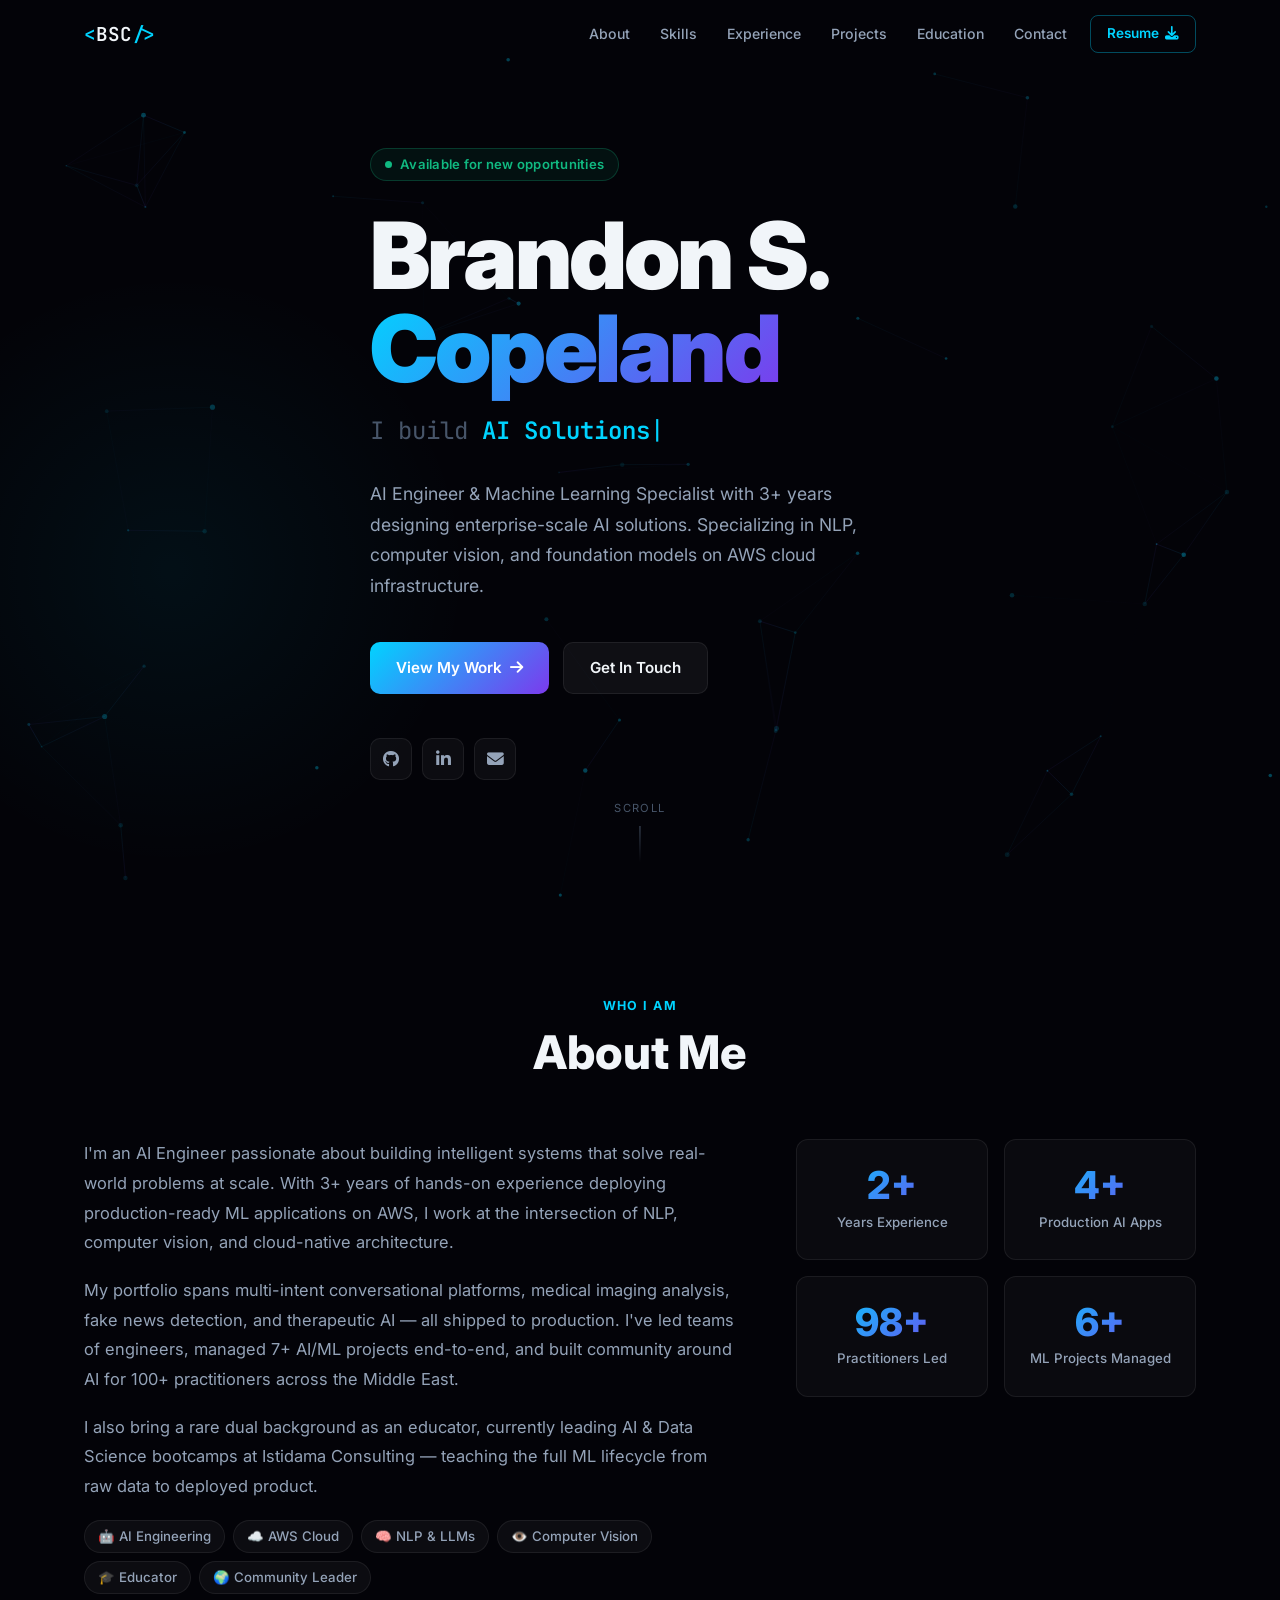
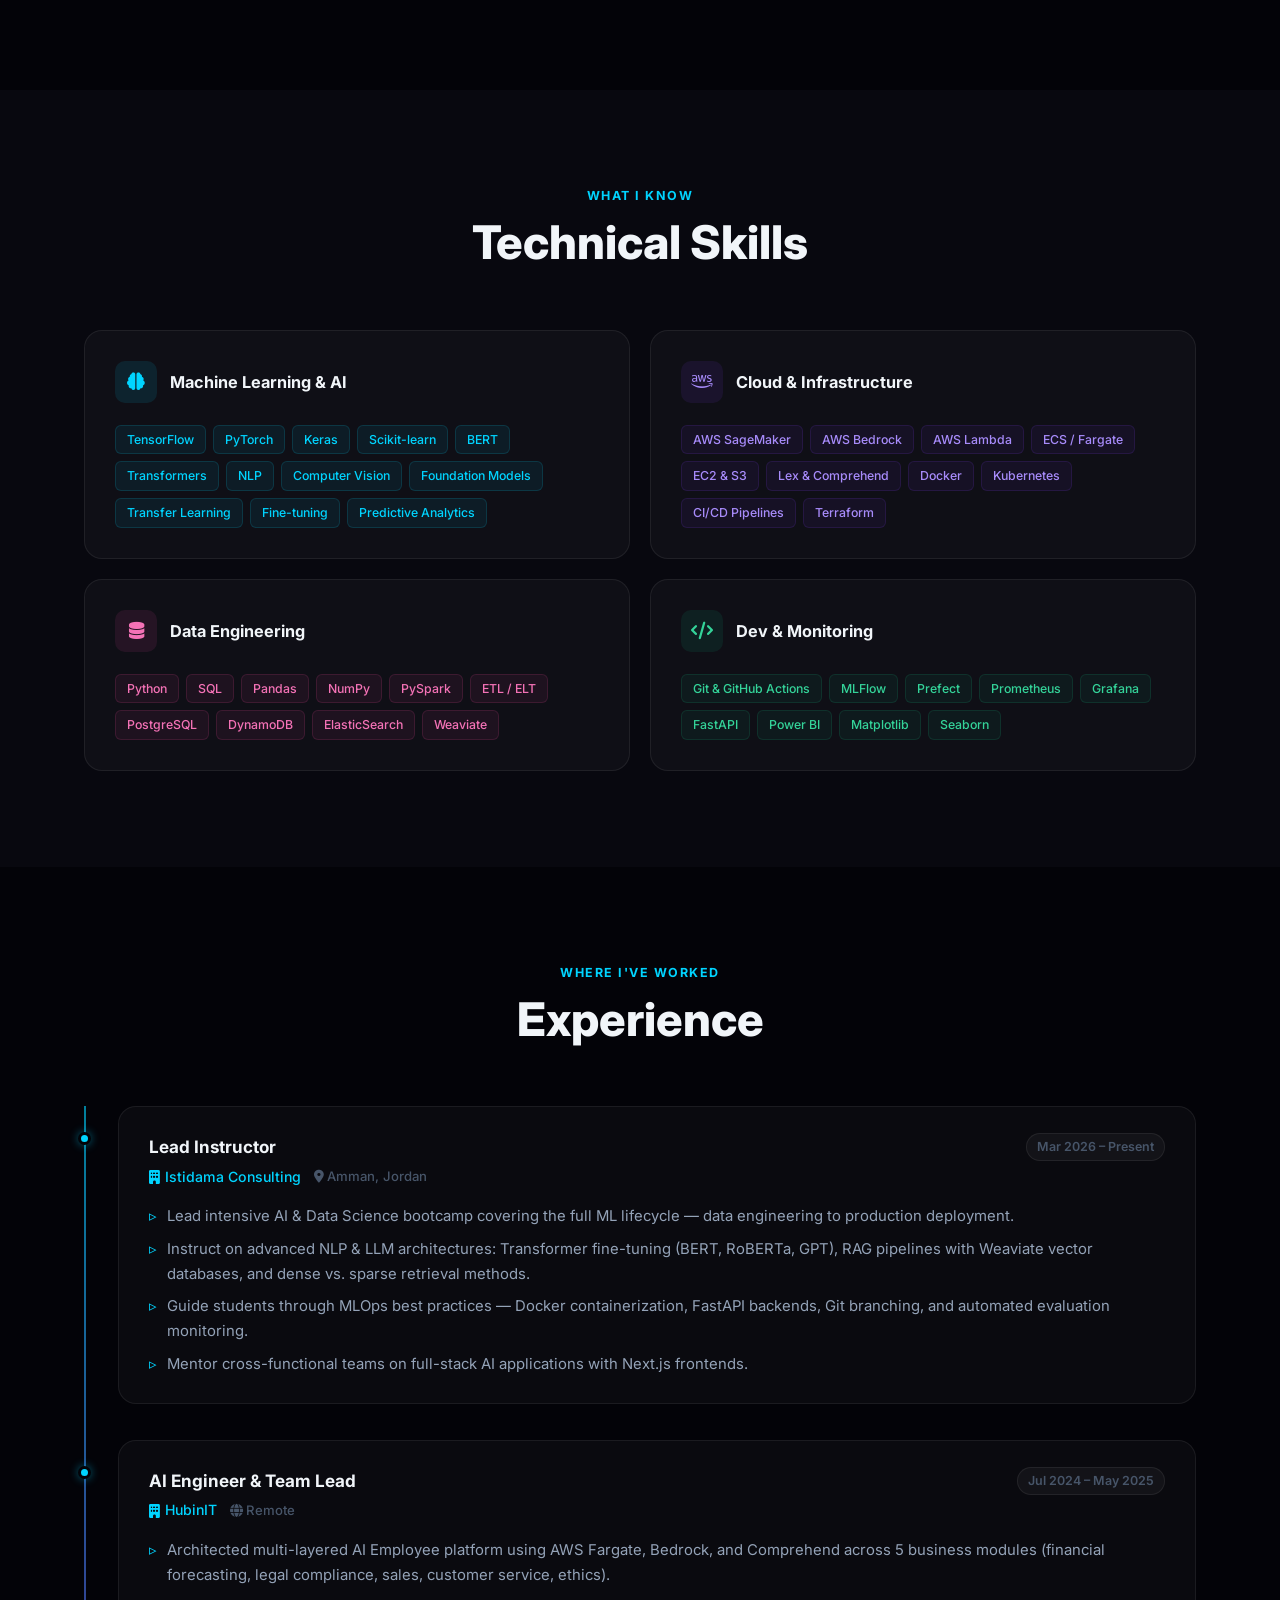
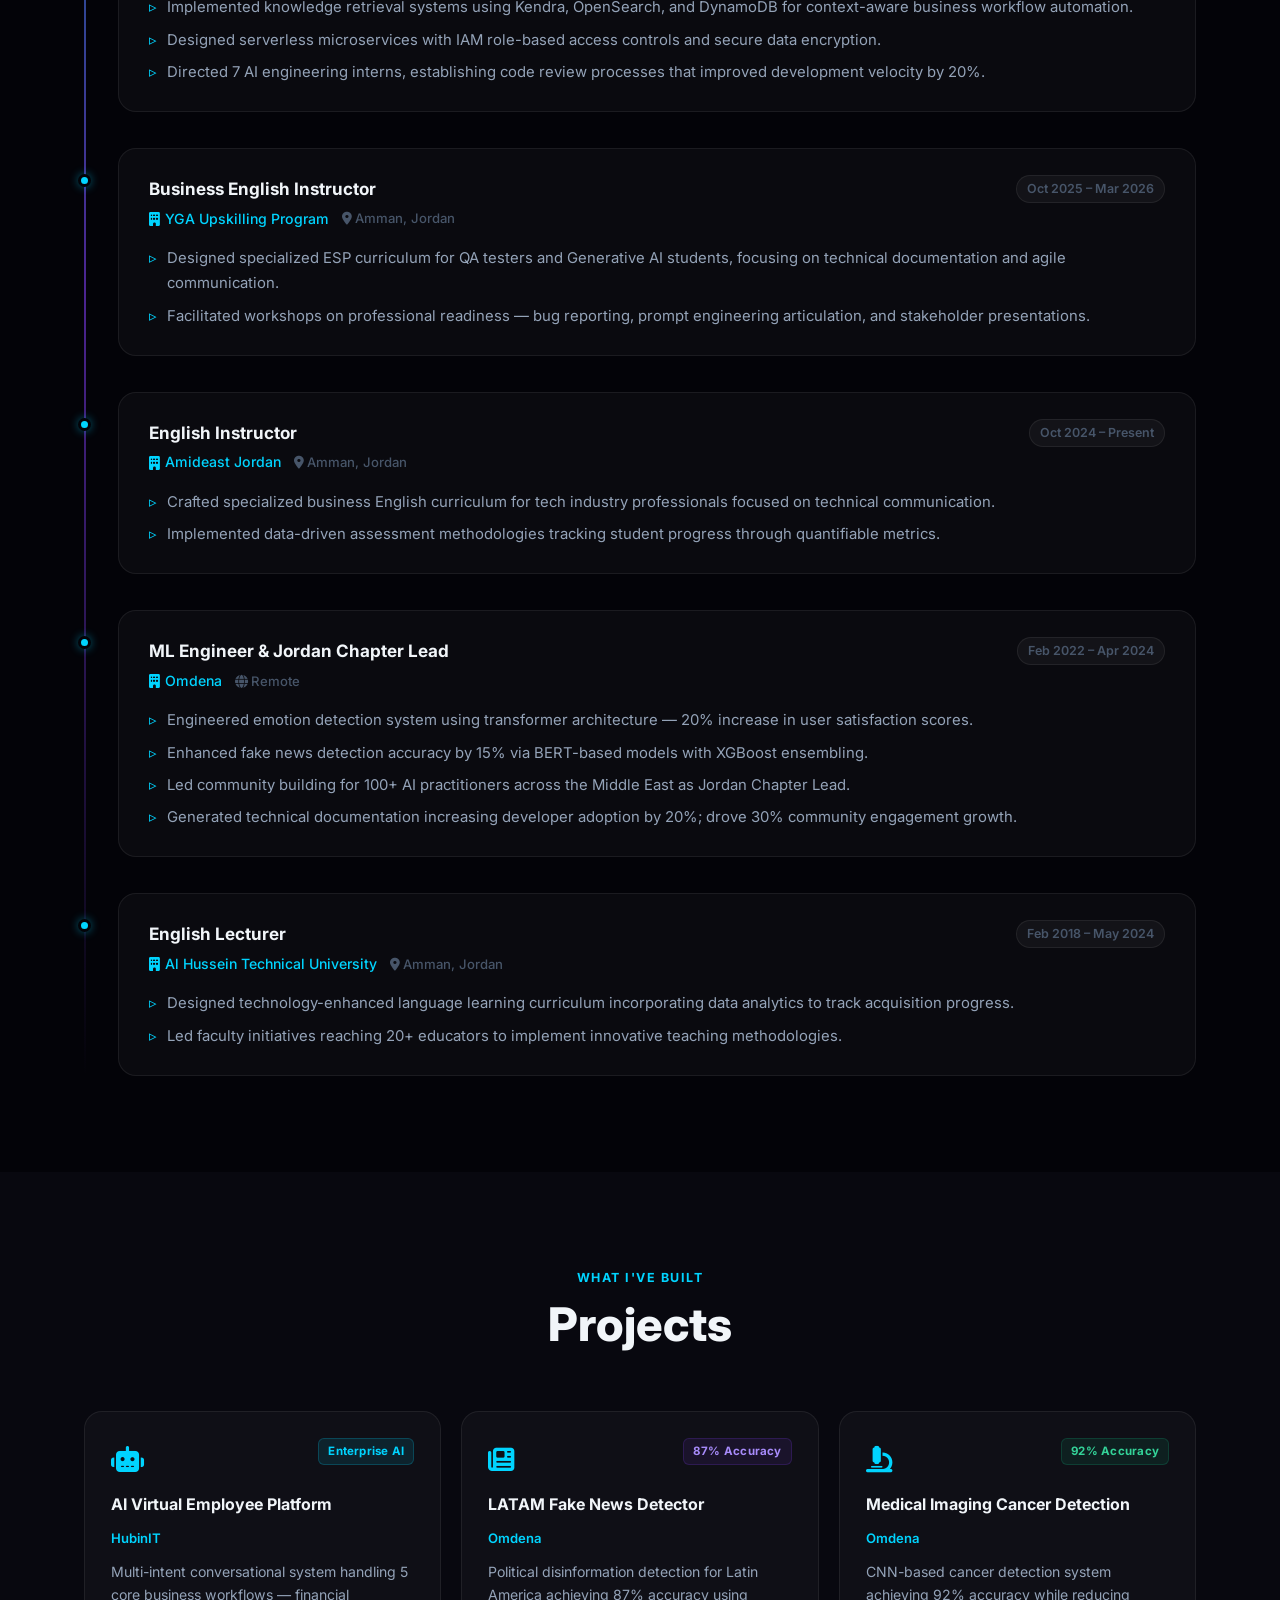
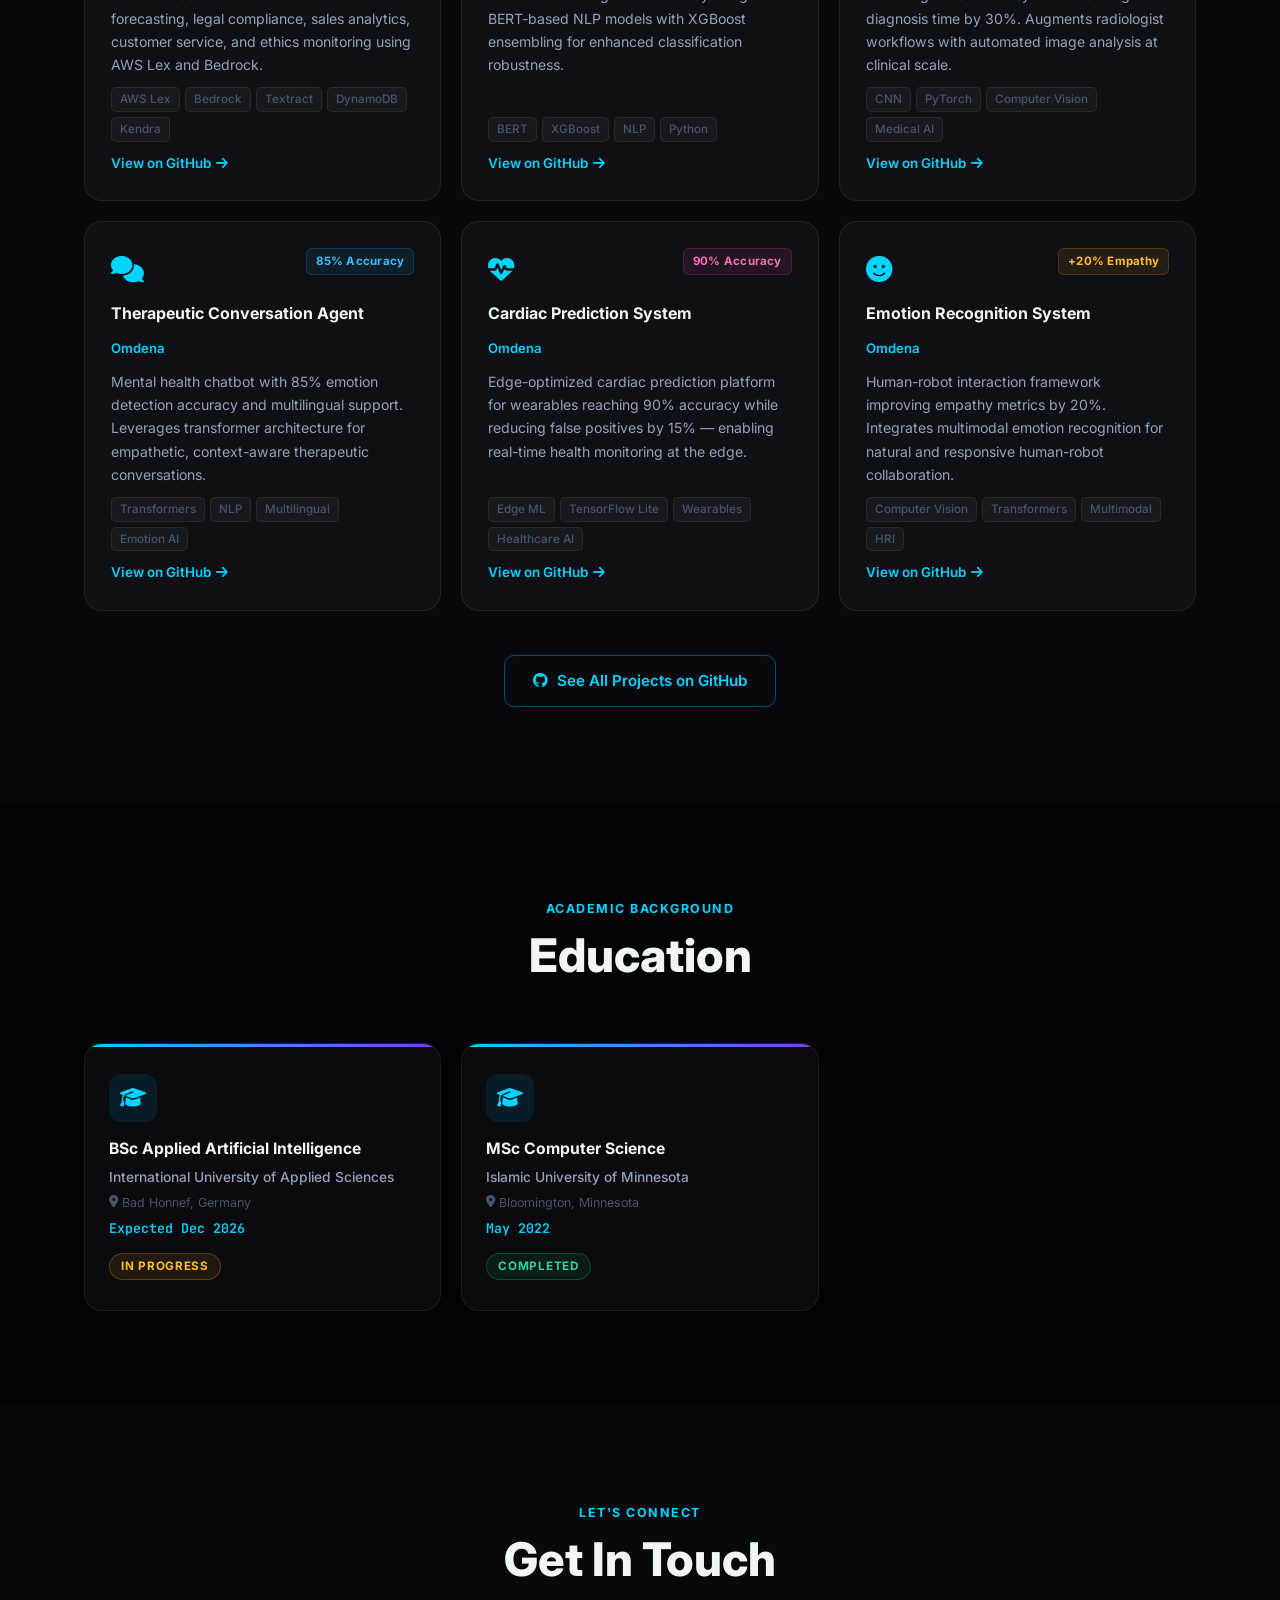
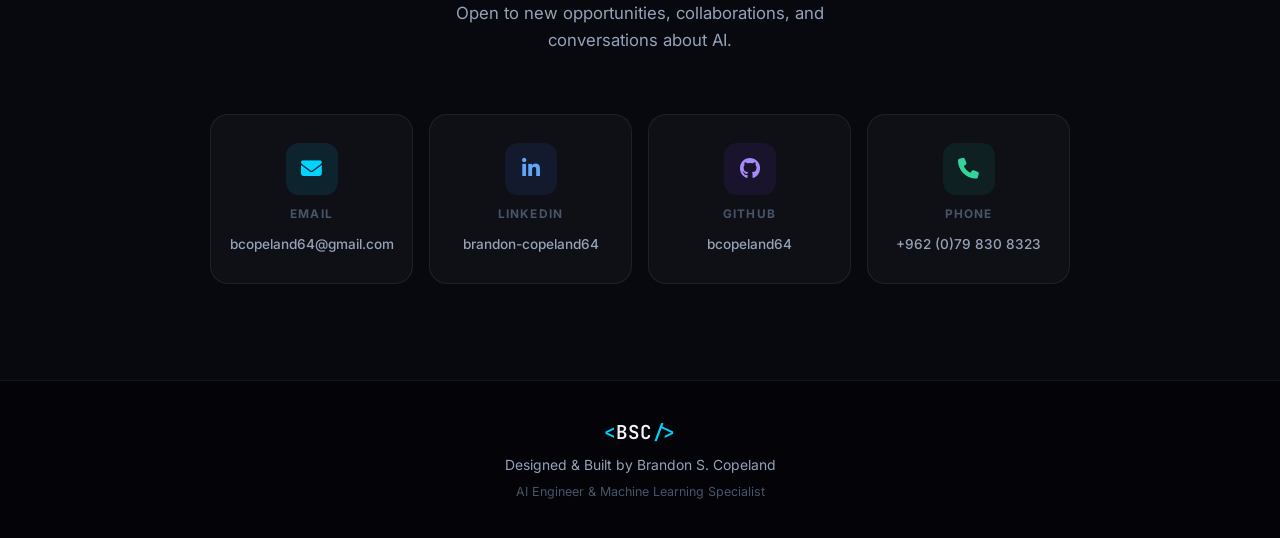
==== index.html @ b8805f33 "Launch professional portfolio site for GitHub Pages Co-Authored-By: Claude Sonnet 4.6 <noreply@anthr" ====
<!DOCTYPE html>
<html lang="en">
<head>
  <meta charset="UTF-8">
  <meta name="viewport" content="width=device-width, initial-scale=1.0">
  <meta name="description" content="Brandon S. Copeland — AI Engineer & Machine Learning Specialist with 3+ years building enterprise-scale AI on AWS.">
  <meta name="author" content="Brandon S. Copeland">
  <title>Brandon S. Copeland | AI Engineer</title>
  <link rel="preconnect" href="https://fonts.googleapis.com">
  <link rel="preconnect" href="https://fonts.gstatic.com" crossorigin>
  <link href="https://fonts.googleapis.com/css2?family=Inter:wght@300;400;500;600;700;800;900&family=JetBrains+Mono:wght@400;500;600&display=swap" rel="stylesheet">
  <link rel="stylesheet" href="https://cdnjs.cloudflare.com/ajax/libs/font-awesome/6.5.0/css/all.min.css">
  <link rel="stylesheet" href="styles.css">
</head>
<body>

  <!-- ===================== NAVIGATION ===================== -->
  <nav id="navbar">
    <div class="nav-container">
      <a href="#home" class="nav-logo">
        <span class="bracket">&lt;</span>BSC<span class="bracket">/&gt;</span>
      </a>
      <button class="nav-toggle" id="navToggle" aria-label="Toggle menu">
        <span></span><span></span><span></span>
      </button>
      <ul class="nav-links" id="navLinks">
        <li><a href="#about"      class="nav-link">About</a></li>
        <li><a href="#skills"     class="nav-link">Skills</a></li>
        <li><a href="#experience" class="nav-link">Experience</a></li>
        <li><a href="#projects"   class="nav-link">Projects</a></li>
        <li><a href="#education"  class="nav-link">Education</a></li>
        <li><a href="#contact"    class="nav-link">Contact</a></li>
        <li>
          <a href="Brandon_Copeland_Resume.pdf" target="_blank" class="nav-cta">
            Resume <i class="fas fa-download"></i>
          </a>
        </li>
      </ul>
    </div>
  </nav>

  <!-- ===================== HERO ===================== -->
  <section id="home" class="hero">
    <canvas id="neural-canvas"></canvas>
    <div class="hero-glow"></div>
    <div class="hero-content">
      <div class="hero-badge">
        <span class="badge-dot"></span>
        Available for new opportunities
      </div>
      <h1 class="hero-name">
        Brandon S.<br>
        <span class="gradient-text">Copeland</span>
      </h1>
      <div class="hero-subtitle">
        <span class="subtitle-dim">I build </span>
        <span id="typewriter"></span><span class="cursor">|</span>
      </div>
      <p class="hero-bio">
        AI Engineer &amp; Machine Learning Specialist with 3+ years designing enterprise-scale AI solutions.
        Specializing in NLP, computer vision, and foundation models on AWS cloud infrastructure.
      </p>
      <div class="hero-actions">
        <a href="#projects" class="btn btn-primary">View My Work <i class="fas fa-arrow-right"></i></a>
        <a href="#contact"  class="btn btn-ghost">Get In Touch</a>
      </div>
      <div class="hero-socials">
        <a href="https://github.com/bcopeland64"           target="_blank" rel="noopener" class="social-btn" title="GitHub">
          <i class="fab fa-github"></i>
        </a>
        <a href="https://linkedin.com/in/brandon-copeland64" target="_blank" rel="noopener" class="social-btn" title="LinkedIn">
          <i class="fab fa-linkedin-in"></i>
        </a>
        <a href="mailto:bcopeland64@gmail.com" class="social-btn" title="Email">
          <i class="fas fa-envelope"></i>
        </a>
      </div>
    </div>
    <div class="scroll-hint">
      <span>Scroll</span>
      <div class="scroll-line"></div>
    </div>
  </section>

  <!-- ===================== ABOUT ===================== -->
  <section id="about" class="section">
    <div class="container">
      <div class="section-head">
        <span class="section-label">Who I Am</span>
        <h2 class="section-title">About Me</h2>
      </div>
      <div class="about-grid">
        <div class="about-text reveal">
          <p>
            I'm an AI Engineer passionate about building intelligent systems that solve real-world problems at scale.
            With 3+ years of hands-on experience deploying production-ready ML applications on AWS, I work at the
            intersection of NLP, computer vision, and cloud-native architecture.
          </p>
          <p>
            My portfolio spans multi-intent conversational platforms, medical imaging analysis, fake news detection,
            and therapeutic AI — all shipped to production. I've led teams of engineers, managed 7+ AI/ML projects
            end-to-end, and built community around AI for 100+ practitioners across the Middle East.
          </p>
          <p>
            I also bring a rare dual background as an educator, currently leading AI &amp; Data Science bootcamps
            at Istidama Consulting — teaching the full ML lifecycle from raw data to deployed product.
          </p>
          <div class="about-chips">
            <span class="chip">🤖 AI Engineering</span>
            <span class="chip">☁️ AWS Cloud</span>
            <span class="chip">🧠 NLP &amp; LLMs</span>
            <span class="chip">👁️ Computer Vision</span>
            <span class="chip">🎓 Educator</span>
            <span class="chip">🌍 Community Leader</span>
          </div>
        </div>
        <div class="stats-grid reveal">
          <div class="stat-card">
            <div class="stat-num" data-target="3" data-suffix="+">3+</div>
            <div class="stat-lbl">Years Experience</div>
          </div>
          <div class="stat-card">
            <div class="stat-num" data-target="5" data-suffix="+">5+</div>
            <div class="stat-lbl">Production AI Apps</div>
          </div>
          <div class="stat-card">
            <div class="stat-num" data-target="100" data-suffix="+">100+</div>
            <div class="stat-lbl">Practitioners Led</div>
          </div>
          <div class="stat-card">
            <div class="stat-num" data-target="7" data-suffix="+">7+</div>
            <div class="stat-lbl">ML Projects Managed</div>
          </div>
        </div>
      </div>
    </div>
  </section>

  <!-- ===================== SKILLS ===================== -->
  <section id="skills" class="section section-alt">
    <div class="container">
      <div class="section-head">
        <span class="section-label">What I Know</span>
        <h2 class="section-title">Technical Skills</h2>
      </div>
      <div class="skills-grid">

        <div class="skill-card reveal">
          <div class="skill-card-header">
            <div class="skill-icon cyan"><i class="fas fa-brain"></i></div>
            <h3>Machine Learning &amp; AI</h3>
          </div>
          <div class="skill-tags">
            <span class="stag cyan">TensorFlow</span>
            <span class="stag cyan">PyTorch</span>
            <span class="stag cyan">Keras</span>
            <span class="stag cyan">Scikit-learn</span>
            <span class="stag cyan">BERT</span>
            <span class="stag cyan">Transformers</span>
            <span class="stag cyan">NLP</span>
            <span class="stag cyan">Computer Vision</span>
            <span class="stag cyan">Foundation Models</span>
            <span class="stag cyan">Transfer Learning</span>
            <span class="stag cyan">Fine-tuning</span>
            <span class="stag cyan">Predictive Analytics</span>
          </div>
        </div>

        <div class="skill-card reveal">
          <div class="skill-card-header">
            <div class="skill-icon purple"><i class="fab fa-aws"></i></div>
            <h3>Cloud &amp; Infrastructure</h3>
          </div>
          <div class="skill-tags">
            <span class="stag purple">AWS SageMaker</span>
            <span class="stag purple">AWS Bedrock</span>
            <span class="stag purple">AWS Lambda</span>
            <span class="stag purple">ECS / Fargate</span>
            <span class="stag purple">EC2 &amp; S3</span>
            <span class="stag purple">Lex &amp; Comprehend</span>
            <span class="stag purple">Docker</span>
            <span class="stag purple">Kubernetes</span>
            <span class="stag purple">CI/CD Pipelines</span>
            <span class="stag purple">Terraform</span>
          </div>
        </div>

        <div class="skill-card reveal">
          <div class="skill-card-header">
            <div class="skill-icon pink"><i class="fas fa-database"></i></div>
            <h3>Data Engineering</h3>
          </div>
          <div class="skill-tags">
            <span class="stag pink">Python</span>
            <span class="stag pink">SQL</span>
            <span class="stag pink">Pandas</span>
            <span class="stag pink">NumPy</span>
            <span class="stag pink">PySpark</span>
            <span class="stag pink">ETL / ELT</span>
            <span class="stag pink">PostgreSQL</span>
            <span class="stag pink">DynamoDB</span>
            <span class="stag pink">ElasticSearch</span>
            <span class="stag pink">Weaviate</span>
          </div>
        </div>

        <div class="skill-card reveal">
          <div class="skill-card-header">
            <div class="skill-icon green"><i class="fas fa-code"></i></div>
            <h3>Dev &amp; Monitoring</h3>
          </div>
          <div class="skill-tags">
            <span class="stag green">Git &amp; GitHub Actions</span>
            <span class="stag green">MLFlow</span>
            <span class="stag green">Prefect</span>
            <span class="stag green">Prometheus</span>
            <span class="stag green">Grafana</span>
            <span class="stag green">FastAPI</span>
            <span class="stag green">Power BI</span>
            <span class="stag green">Matplotlib</span>
            <span class="stag green">Seaborn</span>
          </div>
        </div>

      </div>
    </div>
  </section>

  <!-- ===================== EXPERIENCE ===================== -->
  <section id="experience" class="section">
    <div class="container">
      <div class="section-head">
        <span class="section-label">Where I've Worked</span>
        <h2 class="section-title">Experience</h2>
      </div>
      <div class="timeline">

        <div class="tl-item reveal">
          <div class="tl-dot"></div>
          <div class="tl-card">
            <div class="tl-top">
              <div>
                <h3 class="tl-role">Lead Instructor</h3>
                <div class="tl-company">
                  <i class="fas fa-building"></i> Istidama Consulting
                  <span class="tl-loc"><i class="fas fa-map-marker-alt"></i> Amman, Jordan</span>
                </div>
              </div>
              <span class="tl-date">Mar 2026 – Present</span>
            </div>
            <ul class="tl-list">
              <li>Lead intensive AI &amp; Data Science bootcamp covering the full ML lifecycle — data engineering to production deployment.</li>
              <li>Instruct on advanced NLP &amp; LLM architectures: Transformer fine-tuning (BERT, RoBERTa, GPT), RAG pipelines with Weaviate vector databases, and dense vs. sparse retrieval methods.</li>
              <li>Guide students through MLOps best practices — Docker containerization, FastAPI backends, Git branching, and automated evaluation monitoring.</li>
              <li>Mentor cross-functional teams on full-stack AI applications with Next.js frontends.</li>
            </ul>
          </div>
        </div>

        <div class="tl-item reveal">
          <div class="tl-dot"></div>
          <div class="tl-card">
            <div class="tl-top">
              <div>
                <h3 class="tl-role">AI Engineer &amp; Team Lead</h3>
                <div class="tl-company">
                  <i class="fas fa-building"></i> HubinIT
                  <span class="tl-loc"><i class="fas fa-globe"></i> Remote</span>
                </div>
              </div>
              <span class="tl-date">Jul 2024 – May 2025</span>
            </div>
            <ul class="tl-list">
              <li>Architected multi-layered AI Employee platform using AWS Fargate, Bedrock, and Comprehend across 5 business modules (financial forecasting, legal compliance, sales, customer service, ethics).</li>
              <li>Implemented knowledge retrieval systems using Kendra, OpenSearch, and DynamoDB for context-aware business workflow automation.</li>
              <li>Designed serverless microservices with IAM role-based access controls and secure data encryption.</li>
              <li>Directed 7 AI engineering interns, establishing code review processes that improved development velocity by 20%.</li>
            </ul>
          </div>
        </div>

        <div class="tl-item reveal">
          <div class="tl-dot"></div>
          <div class="tl-card">
            <div class="tl-top">
              <div>
                <h3 class="tl-role">Business English Instructor</h3>
                <div class="tl-company">
                  <i class="fas fa-building"></i> YGA Upskilling Program
                  <span class="tl-loc"><i class="fas fa-map-marker-alt"></i> Amman, Jordan</span>
                </div>
              </div>
              <span class="tl-date">Oct 2025 – Mar 2026</span>
            </div>
            <ul class="tl-list">
              <li>Designed specialized ESP curriculum for QA testers and Generative AI students, focusing on technical documentation and agile communication.</li>
              <li>Facilitated workshops on professional readiness — bug reporting, prompt engineering articulation, and stakeholder presentations.</li>
            </ul>
          </div>
        </div>

        <div class="tl-item reveal">
          <div class="tl-dot"></div>
          <div class="tl-card">
            <div class="tl-top">
              <div>
                <h3 class="tl-role">English Instructor</h3>
                <div class="tl-company">
                  <i class="fas fa-building"></i> Amideast Jordan
                  <span class="tl-loc"><i class="fas fa-map-marker-alt"></i> Amman, Jordan</span>
                </div>
              </div>
              <span class="tl-date">Oct 2024 – Present</span>
            </div>
            <ul class="tl-list">
              <li>Crafted specialized business English curriculum for tech industry professionals focused on technical communication.</li>
              <li>Implemented data-driven assessment methodologies tracking student progress through quantifiable metrics.</li>
            </ul>
          </div>
        </div>

        <div class="tl-item reveal">
          <div class="tl-dot"></div>
          <div class="tl-card">
            <div class="tl-top">
              <div>
                <h3 class="tl-role">ML Engineer &amp; Jordan Chapter Lead</h3>
                <div class="tl-company">
                  <i class="fas fa-building"></i> Omdena
                  <span class="tl-loc"><i class="fas fa-globe"></i> Remote</span>
                </div>
              </div>
              <span class="tl-date">Feb 2022 – Apr 2024</span>
            </div>
            <ul class="tl-list">
              <li>Engineered emotion detection system using transformer architecture — 20% increase in user satisfaction scores.</li>
              <li>Enhanced fake news detection accuracy by 15% via BERT-based models with XGBoost ensembling.</li>
              <li>Led community building for 100+ AI practitioners across the Middle East as Jordan Chapter Lead.</li>
              <li>Generated technical documentation increasing developer adoption by 20%; drove 30% community engagement growth.</li>
            </ul>
          </div>
        </div>

        <div class="tl-item reveal">
          <div class="tl-dot"></div>
          <div class="tl-card">
            <div class="tl-top">
              <div>
                <h3 class="tl-role">English Lecturer</h3>
                <div class="tl-company">
                  <i class="fas fa-building"></i> Al Hussein Technical University
                  <span class="tl-loc"><i class="fas fa-map-marker-alt"></i> Amman, Jordan</span>
                </div>
              </div>
              <span class="tl-date">Feb 2018 – May 2024</span>
            </div>
            <ul class="tl-list">
              <li>Designed technology-enhanced language learning curriculum incorporating data analytics to track acquisition progress.</li>
              <li>Led faculty initiatives reaching 20+ educators to implement innovative teaching methodologies.</li>
            </ul>
          </div>
        </div>

      </div>
    </div>
  </section>

  <!-- ===================== PROJECTS ===================== -->
  <section id="projects" class="section section-alt">
    <div class="container">
      <div class="section-head">
        <span class="section-label">What I've Built</span>
        <h2 class="section-title">Projects</h2>
      </div>
      <div class="projects-grid">

        <div class="proj-card reveal">
          <div class="proj-top">
            <div class="proj-icon"><i class="fas fa-robot"></i></div>
            <span class="proj-badge badge-cyan">Enterprise AI</span>
          </div>
          <h3>AI Virtual Employee Platform</h3>
          <p class="proj-org">HubinIT</p>
          <p class="proj-desc">Multi-intent conversational system handling 5 core business workflows — financial forecasting, legal compliance, sales analytics, customer service, and ethics monitoring using AWS Lex and Bedrock.</p>
          <div class="proj-tech">
            <span>AWS Lex</span><span>Bedrock</span><span>Textract</span><span>DynamoDB</span><span>Kendra</span>
          </div>
          <a href="https://github.com/bcopeland64" target="_blank" rel="noopener" class="proj-link">
            View on GitHub <i class="fas fa-arrow-right"></i>
          </a>
        </div>

        <div class="proj-card reveal">
          <div class="proj-top">
            <div class="proj-icon"><i class="fas fa-newspaper"></i></div>
            <span class="proj-badge badge-purple">87% Accuracy</span>
          </div>
          <h3>LATAM Fake News Detector</h3>
          <p class="proj-org">Omdena</p>
          <p class="proj-desc">Political disinformation detection for Latin America achieving 87% accuracy using BERT-based NLP models with XGBoost ensembling for enhanced classification robustness.</p>
          <div class="proj-tech">
            <span>BERT</span><span>XGBoost</span><span>NLP</span><span>Python</span>
          </div>
          <a href="https://github.com/bcopeland64" target="_blank" rel="noopener" class="proj-link">
            View on GitHub <i class="fas fa-arrow-right"></i>
          </a>
        </div>

        <div class="proj-card reveal">
          <div class="proj-top">
            <div class="proj-icon"><i class="fas fa-microscope"></i></div>
            <span class="proj-badge badge-green">92% Accuracy</span>
          </div>
          <h3>Medical Imaging Cancer Detection</h3>
          <p class="proj-org">Omdena</p>
          <p class="proj-desc">CNN-based cancer detection system achieving 92% accuracy while reducing diagnosis time by 30%. Augments radiologist workflows with automated image analysis at clinical scale.</p>
          <div class="proj-tech">
            <span>CNN</span><span>PyTorch</span><span>Computer Vision</span><span>Medical AI</span>
          </div>
          <a href="https://github.com/bcopeland64" target="_blank" rel="noopener" class="proj-link">
            View on GitHub <i class="fas fa-arrow-right"></i>
          </a>
        </div>

        <div class="proj-card reveal">
          <div class="proj-top">
            <div class="proj-icon"><i class="fas fa-comments"></i></div>
            <span class="proj-badge badge-sky">85% Accuracy</span>
          </div>
          <h3>Therapeutic Conversation Agent</h3>
          <p class="proj-org">Omdena</p>
          <p class="proj-desc">Mental health chatbot with 85% emotion detection accuracy and multilingual support. Leverages transformer architecture for empathetic, context-aware therapeutic conversations.</p>
          <div class="proj-tech">
            <span>Transformers</span><span>NLP</span><span>Multilingual</span><span>Emotion AI</span>
          </div>
          <a href="https://github.com/bcopeland64" target="_blank" rel="noopener" class="proj-link">
            View on GitHub <i class="fas fa-arrow-right"></i>
          </a>
        </div>

        <div class="proj-card reveal">
          <div class="proj-top">
            <div class="proj-icon"><i class="fas fa-heart-pulse"></i></div>
            <span class="proj-badge badge-pink">90% Accuracy</span>
          </div>
          <h3>Cardiac Prediction System</h3>
          <p class="proj-org">Omdena</p>
          <p class="proj-desc">Edge-optimized cardiac prediction platform for wearables reaching 90% accuracy while reducing false positives by 15% — enabling real-time health monitoring at the edge.</p>
          <div class="proj-tech">
            <span>Edge ML</span><span>TensorFlow Lite</span><span>Wearables</span><span>Healthcare AI</span>
          </div>
          <a href="https://github.com/bcopeland64" target="_blank" rel="noopener" class="proj-link">
            View on GitHub <i class="fas fa-arrow-right"></i>
          </a>
        </div>

        <div class="proj-card reveal">
          <div class="proj-top">
            <div class="proj-icon"><i class="fas fa-face-smile"></i></div>
            <span class="proj-badge badge-orange">+20% Empathy</span>
          </div>
          <h3>Emotion Recognition System</h3>
          <p class="proj-org">Omdena</p>
          <p class="proj-desc">Human-robot interaction framework improving empathy metrics by 20%. Integrates multimodal emotion recognition for natural and responsive human-robot collaboration.</p>
          <div class="proj-tech">
            <span>Computer Vision</span><span>Transformers</span><span>Multimodal</span><span>HRI</span>
          </div>
          <a href="https://github.com/bcopeland64" target="_blank" rel="noopener" class="proj-link">
            View on GitHub <i class="fas fa-arrow-right"></i>
          </a>
        </div>

      </div>
      <div class="github-cta">
        <a href="https://github.com/bcopeland64" target="_blank" rel="noopener" class="btn btn-outline">
          <i class="fab fa-github"></i> See All Projects on GitHub
        </a>
      </div>
    </div>
  </section>

  <!-- ===================== EDUCATION ===================== -->
  <section id="education" class="section">
    <div class="container">
      <div class="section-head">
        <span class="section-label">Academic Background</span>
        <h2 class="section-title">Education</h2>
      </div>
      <div class="edu-grid">

        <div class="edu-card reveal">
          <div class="edu-stripe"></div>
          <div class="edu-icon-wrap"><i class="fas fa-graduation-cap"></i></div>
          <div class="edu-body">
            <span class="edu-degree">BSc Applied Artificial Intelligence</span>
            <span class="edu-school">International University of Applied Sciences</span>
            <span class="edu-loc"><i class="fas fa-map-marker-alt"></i> Bad Honnef, Germany</span>
            <span class="edu-year">Expected Dec 2026</span>
          </div>
          <span class="edu-status status-active">In Progress</span>
        </div>

        <div class="edu-card reveal">
          <div class="edu-stripe"></div>
          <div class="edu-icon-wrap"><i class="fas fa-graduation-cap"></i></div>
          <div class="edu-body">
            <span class="edu-degree">MSc Computer Science</span>
            <span class="edu-school">Islamic University of Minnesota</span>
            <span class="edu-loc"><i class="fas fa-map-marker-alt"></i> Bloomington, Minnesota</span>
            <span class="edu-year">May 2022</span>
          </div>
          <span class="edu-status status-done">Completed</span>
        </div>

        <div class="edu-card reveal">
          <div class="edu-stripe"></div>
          <div class="edu-icon-wrap"><i class="fas fa-graduation-cap"></i></div>
          <div class="edu-body">
            <span class="edu-degree">BA Islamic Studies</span>
            <span class="edu-school">Islamic University of Minnesota</span>
            <span class="edu-loc"><i class="fas fa-map-marker-alt"></i> Bloomington, Minnesota</span>
            <span class="edu-year">August 2017</span>
          </div>
          <span class="edu-status status-done">Completed</span>
        </div>

      </div>
    </div>
  </section>

  <!-- ===================== CONTACT ===================== -->
  <section id="contact" class="section section-alt">
    <div class="container">
      <div class="section-head">
        <span class="section-label">Let's Connect</span>
        <h2 class="section-title">Get In Touch</h2>
        <p class="section-sub">Open to new opportunities, collaborations, and conversations about AI.</p>
      </div>
      <div class="contact-grid">

        <a href="mailto:bcopeland64@gmail.com" class="contact-card reveal">
          <div class="contact-icon-wrap ci-cyan"><i class="fas fa-envelope"></i></div>
          <span class="contact-label">Email</span>
          <span class="contact-val">bcopeland64@gmail.com</span>
        </a>

        <a href="https://linkedin.com/in/brandon-copeland64" target="_blank" rel="noopener" class="contact-card reveal">
          <div class="contact-icon-wrap ci-blue"><i class="fab fa-linkedin-in"></i></div>
          <span class="contact-label">LinkedIn</span>
          <span class="contact-val">brandon-copeland64</span>
        </a>

        <a href="https://github.com/bcopeland64" target="_blank" rel="noopener" class="contact-card reveal">
          <div class="contact-icon-wrap ci-purple"><i class="fab fa-github"></i></div>
          <span class="contact-label">GitHub</span>
          <span class="contact-val">bcopeland64</span>
        </a>

        <a href="tel:+962798308323" class="contact-card reveal">
          <div class="contact-icon-wrap ci-green"><i class="fas fa-phone"></i></div>
          <span class="contact-label">Phone</span>
          <span class="contact-val">+962 (0)79 830 8323</span>
        </a>

      </div>
    </div>
  </section>

  <!-- ===================== FOOTER ===================== -->
  <footer class="footer">
    <div class="container footer-inner">
      <a href="#home" class="nav-logo">
        <span class="bracket">&lt;</span>BSC<span class="bracket">/&gt;</span>
      </a>
      <p class="footer-copy">Designed &amp; Built by Brandon S. Copeland</p>
      <p class="footer-sub">AI Engineer &amp; Machine Learning Specialist</p>
    </div>
  </footer>

  <script src="script.js"></script>
</body>
</html>
---- styles.css ----
/* ============================================================
   CSS CUSTOM PROPERTIES
============================================================ */
:root {
  --bg:         #030308;
  --bg-alt:     #08080f;
  --bg-card:    rgba(255,255,255,0.03);
  --bg-card-hv: rgba(255,255,255,0.055);

  --cyan:    #00d4ff;
  --purple:  #7c3aed;
  --pink:    #ec4899;
  --green:   #10b981;
  --sky:     #0ea5e9;
  --orange:  #f59e0b;

  --txt:      #f1f5f9;
  --txt-2:    #94a3b8;
  --txt-3:    #475569;

  --border:   rgba(255,255,255,0.07);
  --border-g: rgba(0,212,255,0.18);

  --grad:     linear-gradient(135deg, #00d4ff 0%, #7c3aed 100%);
  --shadow:   0 8px 32px rgba(0,0,0,0.45);
  --glow:     0 0 40px rgba(0,212,255,0.08);

  --nav-h:    68px;
  --r:        12px;
  --r-lg:     18px;
  --ease:     cubic-bezier(0.4,0,0.2,1);
}

/* ============================================================
   RESET
============================================================ */
*,*::before,*::after { box-sizing:border-box; margin:0; padding:0; }

html {
  scroll-behavior: smooth;
  scroll-padding-top: var(--nav-h);
}

body {
  font-family: 'Inter', -apple-system, BlinkMacSystemFont, sans-serif;
  background: var(--bg);
  color: var(--txt);
  line-height: 1.6;
  overflow-x: hidden;
}

a { text-decoration: none; color: inherit; }
ul { list-style: none; }

/* ============================================================
   SCROLLBAR
============================================================ */
::-webkit-scrollbar { width: 5px; }
::-webkit-scrollbar-track { background: var(--bg); }
::-webkit-scrollbar-thumb { background: var(--purple); border-radius: 3px; }
::-webkit-scrollbar-thumb:hover { background: var(--cyan); }

/* ============================================================
   UTILITIES
============================================================ */
.gradient-text {
  background: var(--grad);
  -webkit-background-clip: text;
  -webkit-text-fill-color: transparent;
  background-clip: text;
}

.container {
  max-width: 1160px;
  margin: 0 auto;
  padding: 0 24px;
}

/* ============================================================
   NAVIGATION
============================================================ */
#navbar {
  position: fixed;
  inset: 0 0 auto 0;
  height: var(--nav-h);
  z-index: 900;
  transition: background 0.3s var(--ease), border-color 0.3s var(--ease);
}

#navbar.scrolled {
  background: rgba(3,3,8,0.88);
  backdrop-filter: blur(18px);
  -webkit-backdrop-filter: blur(18px);
  border-bottom: 1px solid var(--border);
}

.nav-container {
  max-width: 1160px;
  margin: 0 auto;
  padding: 0 24px;
  height: 100%;
  display: flex;
  align-items: center;
  justify-content: space-between;
}

.nav-logo {
  font-family: 'JetBrains Mono', monospace;
  font-size: 1.2rem;
  font-weight: 600;
  transition: color 0.2s;
}
.nav-logo:hover { color: var(--cyan); }
.bracket { color: var(--cyan); }

.nav-links {
  display: flex;
  align-items: center;
  gap: 4px;
}

.nav-link {
  font-size: 0.88rem;
  font-weight: 500;
  color: var(--txt-2);
  padding: 7px 13px;
  border-radius: 8px;
  transition: all 0.2s var(--ease);
  position: relative;
}
.nav-link:hover, .nav-link.active { color: var(--txt); background: rgba(255,255,255,0.05); }
.nav-link.active::after {
  content:'';
  position:absolute;
  bottom:4px; left:50%;
  transform:translateX(-50%);
  width:4px; height:4px;
  background: var(--cyan);
  border-radius:50%;
}

.nav-cta {
  display: inline-flex;
  align-items: center;
  gap: 6px;
  font-size: 0.85rem;
  font-weight: 600;
  color: var(--cyan);
  border: 1px solid rgba(0,212,255,0.35);
  padding: 7px 16px;
  border-radius: 8px;
  margin-left: 6px;
  transition: all 0.2s var(--ease);
}
.nav-cta:hover {
  background: rgba(0,212,255,0.09);
  border-color: var(--cyan);
  box-shadow: 0 0 18px rgba(0,212,255,0.15);
}

.nav-toggle {
  display: none;
  flex-direction: column;
  gap: 5px;
  padding: 7px;
  background: none;
  border: none;
  cursor: pointer;
}
.nav-toggle span {
  display: block;
  width: 22px; height: 2px;
  background: var(--txt);
  border-radius: 2px;
  transition: all 0.3s var(--ease);
}

/* ============================================================
   HERO
============================================================ */
.hero {
  position: relative;
  min-height: 100vh;
  display: flex;
  align-items: center;
  overflow: hidden;
}

#neural-canvas {
  position: absolute;
  inset: 0;
  width: 100%; height: 100%;
  opacity: 0.55;
}

.hero-glow {
  position: absolute;
  top: 30%;
  left: -10%;
  width: 600px; height: 600px;
  background: radial-gradient(circle, rgba(0,212,255,0.06) 0%, transparent 70%);
  pointer-events: none;
}

.hero-content {
  position: relative;
  z-index: 2;
  max-width: 1160px;
  margin: 0 auto;
  padding: calc(var(--nav-h) + 40px) 24px 80px;
}

.hero-badge {
  display: inline-flex;
  align-items: center;
  gap: 8px;
  font-size: 0.82rem;
  font-weight: 600;
  color: var(--green);
  background: rgba(16,185,129,0.08);
  border: 1px solid rgba(16,185,129,0.25);
  padding: 5px 14px;
  border-radius: 100px;
  margin-bottom: 28px;
  letter-spacing: 0.02em;
}

.badge-dot {
  width: 7px; height: 7px;
  background: var(--green);
  border-radius: 50%;
  animation: blink-dot 2s infinite;
}

@keyframes blink-dot {
  0%,100% { opacity:1; transform:scale(1); }
  50% { opacity:0.5; transform:scale(0.8); }
}

.hero-name {
  font-size: clamp(2.8rem, 8vw, 5.8rem);
  font-weight: 900;
  line-height: 1.0;
  letter-spacing: -0.03em;
  margin-bottom: 18px;
}

.hero-subtitle {
  font-family: 'JetBrains Mono', monospace;
  font-size: clamp(1rem, 2.5vw, 1.5rem);
  color: var(--txt-2);
  margin-bottom: 28px;
}

.subtitle-dim { color: var(--txt-3); }

#typewriter { color: var(--cyan); font-weight: 600; }

.cursor {
  color: var(--cyan);
  animation: blink-cur 1s step-end infinite;
}
@keyframes blink-cur { 0%,100% { opacity:1; } 50% { opacity:0; } }

.hero-bio {
  font-size: 1.1rem;
  color: var(--txt-2);
  max-width: 540px;
  margin-bottom: 40px;
  line-height: 1.75;
}

.hero-actions {
  display: flex;
  gap: 14px;
  flex-wrap: wrap;
  margin-bottom: 44px;
}

/* ── Buttons ── */
.btn {
  display: inline-flex;
  align-items: center;
  gap: 8px;
  padding: 13px 26px;
  border-radius: 10px;
  font-size: 0.95rem;
  font-weight: 600;
  transition: all 0.25s var(--ease);
  border: none;
  cursor: pointer;
}

.btn-primary {
  background: var(--grad);
  color: #fff;
}
.btn-primary:hover {
  transform: translateY(-2px);
  box-shadow: 0 10px 28px rgba(0,212,255,0.28);
}

.btn-ghost {
  background: rgba(255,255,255,0.05);
  color: var(--txt);
  border: 1px solid var(--border);
}
.btn-ghost:hover {
  background: rgba(255,255,255,0.09);
  border-color: rgba(255,255,255,0.18);
  transform: translateY(-2px);
}

.btn-outline {
  display: inline-flex;
  align-items: center;
  gap: 9px;
  padding: 13px 28px;
  border-radius: 10px;
  font-size: 0.95rem;
  font-weight: 600;
  color: var(--cyan);
  border: 1px solid rgba(0,212,255,0.35);
  background: transparent;
  transition: all 0.25s var(--ease);
}
.btn-outline:hover {
  background: rgba(0,212,255,0.07);
  border-color: var(--cyan);
  transform: translateY(-2px);
  box-shadow: 0 8px 28px rgba(0,212,255,0.18);
}

/* ── Social ── */
.hero-socials { display: flex; gap: 10px; }

.social-btn {
  width: 42px; height: 42px;
  display: flex; align-items: center; justify-content: center;
  border-radius: 10px;
  background: rgba(255,255,255,0.04);
  border: 1px solid var(--border);
  color: var(--txt-2);
  font-size: 1.05rem;
  transition: all 0.22s var(--ease);
}
.social-btn:hover {
  color: var(--cyan);
  border-color: rgba(0,212,255,0.35);
  background: rgba(0,212,255,0.07);
  transform: translateY(-2px);
}

/* ── Scroll hint ── */
.scroll-hint {
  position: absolute;
  bottom: 38px; left: 50%;
  transform: translateX(-50%);
  z-index: 2;
  display: flex;
  flex-direction: column;
  align-items: center;
  gap: 8px;
  color: var(--txt-3);
  font-size: 0.7rem;
  letter-spacing: 0.12em;
  text-transform: uppercase;
}
.scroll-line {
  width: 1px; height: 36px;
  background: linear-gradient(to bottom, var(--txt-3), transparent);
  animation: scroll-anim 2s ease-in-out infinite;
}
@keyframes scroll-anim {
  0%,100% { opacity:0.3; transform:scaleY(0.8); }
  50% { opacity:1; transform:scaleY(1); }
}

/* ============================================================
   SECTION SHELLS
============================================================ */
.section { padding: 96px 0; }
.section-alt { background: var(--bg-alt); }

.section-head { text-align: center; margin-bottom: 60px; }

.section-label {
  display: block;
  font-size: 0.78rem;
  font-weight: 700;
  letter-spacing: 0.12em;
  text-transform: uppercase;
  color: var(--cyan);
  margin-bottom: 10px;
}

.section-title {
  font-size: clamp(1.9rem, 4.5vw, 2.9rem);
  font-weight: 800;
  color: var(--txt);
  line-height: 1.15;
}

.section-sub {
  margin-top: 14px;
  font-size: 1.05rem;
  color: var(--txt-2);
  max-width: 480px;
  margin-left: auto; margin-right: auto;
}

/* ============================================================
   ABOUT
============================================================ */
.about-grid {
  display: grid;
  grid-template-columns: 1fr 400px;
  gap: 60px;
  align-items: start;
}

.about-text p {
  color: var(--txt-2);
  line-height: 1.8;
  margin-bottom: 18px;
  font-size: 1.03rem;
}

.about-chips {
  display: flex;
  flex-wrap: wrap;
  gap: 8px;
  margin-top: 10px;
}

.chip {
  padding: 5px 13px;
  border-radius: 100px;
  font-size: 0.83rem;
  font-weight: 500;
  background: rgba(255,255,255,0.04);
  border: 1px solid var(--border);
  color: var(--txt-2);
  transition: all 0.2s;
}
.chip:hover { border-color: rgba(0,212,255,0.28); color: var(--txt); }

.stats-grid {
  display: grid;
  grid-template-columns: 1fr 1fr;
  gap: 16px;
}

.stat-card {
  background: var(--bg-card);
  border: 1px solid var(--border);
  border-radius: var(--r);
  padding: 26px 20px;
  text-align: center;
  transition: all 0.25s var(--ease);
}
.stat-card:hover {
  border-color: var(--border-g);
  box-shadow: var(--glow);
  background: var(--bg-card-hv);
}

.stat-num {
  font-size: 2.4rem;
  font-weight: 800;
  background: var(--grad);
  -webkit-background-clip: text;
  -webkit-text-fill-color: transparent;
  background-clip: text;
  line-height: 1;
  margin-bottom: 7px;
}

.stat-lbl {
  font-size: 0.83rem;
  color: var(--txt-2);
  font-weight: 500;
}

/* ============================================================
   SKILLS
============================================================ */
.skills-grid {
  display: grid;
  grid-template-columns: repeat(2, 1fr);
  gap: 20px;
}

.skill-card {
  background: var(--bg-card);
  border: 1px solid var(--border);
  border-radius: var(--r-lg);
  padding: 30px;
  transition: all 0.25s var(--ease);
}
.skill-card:hover {
  border-color: rgba(0,212,255,0.18);
  background: var(--bg-card-hv);
}

.skill-card-header {
  display: flex;
  align-items: center;
  gap: 13px;
  margin-bottom: 22px;
}

.skill-icon {
  width: 42px; height: 42px;
  display: flex; align-items: center; justify-content: center;
  border-radius: 10px;
  font-size: 1.1rem;
}
.skill-icon.cyan   { background:rgba(0,212,255,0.1);   color:var(--cyan); }
.skill-icon.purple { background:rgba(124,58,237,0.1);  color:#a78bfa; }
.skill-icon.pink   { background:rgba(236,72,153,0.1);  color:#f472b6; }
.skill-icon.green  { background:rgba(16,185,129,0.1);  color:#34d399; }

.skill-card-header h3 {
  font-size: 1.02rem;
  font-weight: 700;
  color: var(--txt);
}

.skill-tags { display: flex; flex-wrap: wrap; gap: 7px; }

.stag {
  padding: 4px 11px;
  border-radius: 6px;
  font-size: 0.77rem;
  font-weight: 500;
  transition: all 0.18s;
  cursor: default;
}
.stag.cyan   { background:rgba(0,212,255,0.07);   border:1px solid rgba(0,212,255,0.14);   color:var(--cyan); }
.stag.purple { background:rgba(124,58,237,0.07);  border:1px solid rgba(124,58,237,0.14);  color:#a78bfa; }
.stag.pink   { background:rgba(236,72,153,0.07);  border:1px solid rgba(236,72,153,0.14);  color:#f472b6; }
.stag.green  { background:rgba(16,185,129,0.07);  border:1px solid rgba(16,185,129,0.14);  color:#34d399; }

.stag.cyan:hover   { background:rgba(0,212,255,0.14);   border-color:rgba(0,212,255,0.38);   transform:translateY(-1px); }
.stag.purple:hover { background:rgba(124,58,237,0.14);  border-color:rgba(124,58,237,0.38);  transform:translateY(-1px); }
.stag.pink:hover   { background:rgba(236,72,153,0.14);  border-color:rgba(236,72,153,0.38);  transform:translateY(-1px); }
.stag.green:hover  { background:rgba(16,185,129,0.14);  border-color:rgba(16,185,129,0.38);  transform:translateY(-1px); }

/* ============================================================
   TIMELINE (EXPERIENCE)
============================================================ */
.timeline { position: relative; padding-left: 34px; }

.timeline::before {
  content: '';
  position: absolute;
  left: 0; top: 0; bottom: 0;
  width: 2px;
  background: linear-gradient(to bottom, var(--cyan), var(--purple), transparent);
  opacity: 0.6;
}

.tl-item { position: relative; margin-bottom: 36px; }
.tl-item:last-child { margin-bottom: 0; }

.tl-dot {
  position: absolute;
  left: -40px; top: 26px;
  width: 13px; height: 13px;
  border-radius: 50%;
  background: var(--cyan);
  border: 3px solid var(--bg);
  box-shadow: 0 0 10px rgba(0,212,255,0.45);
}

.tl-card {
  background: var(--bg-card);
  border: 1px solid var(--border);
  border-radius: var(--r-lg);
  padding: 26px 30px;
  transition: all 0.25s var(--ease);
}
.tl-card:hover {
  border-color: rgba(0,212,255,0.18);
  background: var(--bg-card-hv);
  box-shadow: var(--shadow);
}

.tl-top {
  display: flex;
  justify-content: space-between;
  align-items: flex-start;
  gap: 12px;
  margin-bottom: 16px;
  flex-wrap: wrap;
}

.tl-role {
  font-size: 1.07rem;
  font-weight: 700;
  color: var(--txt);
  margin-bottom: 5px;
}

.tl-company {
  font-size: 0.88rem;
  color: var(--cyan);
  font-weight: 500;
  display: flex;
  align-items: center;
  gap: 5px;
  flex-wrap: wrap;
}

.tl-loc {
  color: var(--txt-3);
  font-size: 0.82rem;
  display: inline-flex;
  align-items: center;
  gap: 3px;
  margin-left: 8px;
}

.tl-date {
  font-size: 0.78rem;
  font-weight: 600;
  color: var(--txt-3);
  background: rgba(255,255,255,0.04);
  border: 1px solid var(--border);
  padding: 3px 10px;
  border-radius: 100px;
  white-space: nowrap;
  flex-shrink: 0;
}

.tl-list li {
  position: relative;
  padding-left: 18px;
  color: var(--txt-2);
  font-size: 0.93rem;
  line-height: 1.7;
  margin-bottom: 7px;
}
.tl-list li:last-child { margin-bottom: 0; }
.tl-list li::before {
  content: '▹';
  position: absolute;
  left: 0;
  color: var(--cyan);
}

/* ============================================================
   PROJECTS
============================================================ */
.projects-grid {
  display: grid;
  grid-template-columns: repeat(3, 1fr);
  gap: 20px;
  margin-bottom: 44px;
}

.proj-card {
  background: var(--bg-card);
  border: 1px solid var(--border);
  border-radius: var(--r-lg);
  padding: 26px;
  display: flex;
  flex-direction: column;
  gap: 11px;
  transition: all 0.25s var(--ease);
}
.proj-card:hover {
  border-color: rgba(0,212,255,0.2);
  background: var(--bg-card-hv);
  transform: translateY(-5px);
  box-shadow: 0 20px 48px rgba(0,0,0,0.5);
}

.proj-top {
  display: flex;
  justify-content: space-between;
  align-items: flex-start;
}

.proj-icon { font-size: 1.65rem; color: var(--cyan); }

.proj-badge {
  font-size: 0.72rem;
  font-weight: 700;
  padding: 3px 9px;
  border-radius: 6px;
  letter-spacing: 0.02em;
}

.badge-cyan   { background:rgba(0,212,255,0.1);   color:var(--cyan);  border:1px solid rgba(0,212,255,0.2);  }
.badge-purple { background:rgba(124,58,237,0.1);  color:#a78bfa;      border:1px solid rgba(124,58,237,0.2); }
.badge-green  { background:rgba(16,185,129,0.1);  color:#34d399;      border:1px solid rgba(16,185,129,0.2); }
.badge-sky    { background:rgba(14,165,233,0.1);  color:#38bdf8;      border:1px solid rgba(14,165,233,0.2); }
.badge-pink   { background:rgba(236,72,153,0.1);  color:#f472b6;      border:1px solid rgba(236,72,153,0.2); }
.badge-orange { background:rgba(245,158,11,0.1);  color:#fbbf24;      border:1px solid rgba(245,158,11,0.2); }

.proj-card h3 { font-size: 1rem; font-weight: 700; color: var(--txt); }

.proj-org { font-size: 0.82rem; color: var(--cyan); font-weight: 600; }

.proj-desc {
  font-size: 0.88rem;
  color: var(--txt-2);
  line-height: 1.65;
  flex: 1;
}

.proj-tech { display: flex; flex-wrap: wrap; gap: 5px; }
.proj-tech span {
  font-size: 0.73rem;
  font-weight: 500;
  color: var(--txt-3);
  background: rgba(255,255,255,0.04);
  border: 1px solid var(--border);
  padding: 2px 8px;
  border-radius: 5px;
}

.proj-link {
  display: inline-flex;
  align-items: center;
  gap: 5px;
  font-size: 0.84rem;
  font-weight: 600;
  color: var(--cyan);
  transition: gap 0.2s;
}
.proj-link:hover { gap: 9px; }

.github-cta { text-align: center; }

/* ============================================================
   EDUCATION
============================================================ */
.edu-grid {
  display: grid;
  grid-template-columns: repeat(3, 1fr);
  gap: 20px;
}

.edu-card {
  background: var(--bg-card);
  border: 1px solid var(--border);
  border-radius: var(--r-lg);
  padding: 30px 24px;
  display: flex;
  flex-direction: column;
  gap: 14px;
  position: relative;
  overflow: hidden;
  transition: all 0.25s var(--ease);
}

.edu-stripe {
  position: absolute;
  top: 0; left: 0; right: 0;
  height: 3px;
  background: var(--grad);
}

.edu-card:hover {
  border-color: rgba(0,212,255,0.18);
  background: var(--bg-card-hv);
  transform: translateY(-4px);
  box-shadow: var(--shadow);
}

.edu-icon-wrap {
  width: 48px; height: 48px;
  display: flex; align-items: center; justify-content: center;
  border-radius: 12px;
  background: rgba(0,212,255,0.09);
  color: var(--cyan);
  font-size: 1.3rem;
}

.edu-body {
  display: flex;
  flex-direction: column;
  gap: 5px;
  flex: 1;
}

.edu-degree { font-size: 0.98rem; font-weight: 700; color: var(--txt); }
.edu-school { font-size: 0.86rem; color: var(--txt-2); font-weight: 500; }
.edu-loc {
  font-size: 0.78rem;
  color: var(--txt-3);
  display: flex; align-items: center; gap: 4px;
}
.edu-year {
  font-size: 0.83rem;
  color: var(--cyan);
  font-weight: 600;
  font-family: 'JetBrains Mono', monospace;
}

.edu-status {
  font-size: 0.73rem;
  font-weight: 700;
  padding: 3px 11px;
  border-radius: 100px;
  width: fit-content;
  text-transform: uppercase;
  letter-spacing: 0.06em;
}
.status-active { background:rgba(245,158,11,0.1); color:#fbbf24; border:1px solid rgba(245,158,11,0.28); }
.status-done   { background:rgba(16,185,129,0.1); color:#34d399; border:1px solid rgba(16,185,129,0.28); }

/* ============================================================
   CONTACT
============================================================ */
.contact-grid {
  display: grid;
  grid-template-columns: repeat(4, 1fr);
  gap: 16px;
  max-width: 860px;
  margin: 0 auto;
}

.contact-card {
  display: flex;
  flex-direction: column;
  align-items: center;
  text-align: center;
  gap: 10px;
  background: var(--bg-card);
  border: 1px solid var(--border);
  border-radius: var(--r-lg);
  padding: 28px 16px;
  transition: all 0.25s var(--ease);
}
.contact-card:hover {
  border-color: rgba(0,212,255,0.2);
  background: var(--bg-card-hv);
  transform: translateY(-4px);
  box-shadow: var(--shadow);
}

.contact-icon-wrap {
  width: 52px; height: 52px;
  display: flex; align-items: center; justify-content: center;
  border-radius: 13px;
  font-size: 1.3rem;
}
.ci-cyan   { background:rgba(0,212,255,0.1);   color:var(--cyan); }
.ci-blue   { background:rgba(59,130,246,0.1);  color:#60a5fa; }
.ci-purple { background:rgba(124,58,237,0.1);  color:#a78bfa; }
.ci-green  { background:rgba(16,185,129,0.1);  color:#34d399; }

.contact-label {
  font-size: 0.74rem;
  font-weight: 700;
  color: var(--txt-3);
  text-transform: uppercase;
  letter-spacing: 0.1em;
}

.contact-val {
  font-size: 0.85rem;
  color: var(--txt-2);
  font-weight: 500;
  transition: color 0.2s;
  word-break: break-word;
}
.contact-card:hover .contact-val { color: var(--txt); }

/* ============================================================
   FOOTER
============================================================ */
.footer {
  padding: 36px 0;
  border-top: 1px solid var(--border);
}

.footer-inner {
  display: flex;
  flex-direction: column;
  align-items: center;
  gap: 6px;
  text-align: center;
}

.footer-copy { font-size: 0.87rem; color: var(--txt-2); }
.footer-sub  { font-size: 0.78rem; color: var(--txt-3); }

/* ============================================================
   SCROLL REVEAL
============================================================ */
.reveal {
  opacity: 0;
  transform: translateY(28px);
  transition: opacity 0.6s var(--ease), transform 0.6s var(--ease);
}
.reveal.visible {
  opacity: 1;
  transform: translateY(0);
}

/* ============================================================
   RESPONSIVE
============================================================ */
@media (max-width: 1024px) {
  .projects-grid { grid-template-columns: repeat(2, 1fr); }
  .about-grid { grid-template-columns: 1fr; gap: 40px; }
}

@media (max-width: 768px) {
  .nav-links {
    display: none;
    position: absolute;
    top: var(--nav-h);
    left: 0; right: 0;
    background: rgba(3,3,8,0.97);
    backdrop-filter: blur(18px);
    -webkit-backdrop-filter: blur(18px);
    flex-direction: column;
    padding: 16px;
    border-bottom: 1px solid var(--border);
    gap: 2px;
  }
  .nav-links.open { display: flex; }
  .nav-toggle { display: flex; }

  .nav-link { padding: 11px 14px; width: 100%; }
  .nav-cta   { margin-left: 0; }

  .skills-grid { grid-template-columns: 1fr; }
  .projects-grid { grid-template-columns: 1fr; }
  .edu-grid { grid-template-columns: 1fr; }
  .contact-grid { grid-template-columns: repeat(2, 1fr); }
  .stats-grid { grid-template-columns: repeat(2, 1fr); }

  .timeline { padding-left: 22px; }
  .tl-dot { left: -28px; }
  .tl-top { flex-direction: column; }
  .tl-date { align-self: flex-start; }
  .tl-card { padding: 20px; }

  .section { padding: 68px 0; }
}

@media (max-width: 480px) {
  .contact-grid { grid-template-columns: 1fr; }
  .hero-actions { flex-direction: column; }
  .hero-name { letter-spacing: -0.02em; }
}
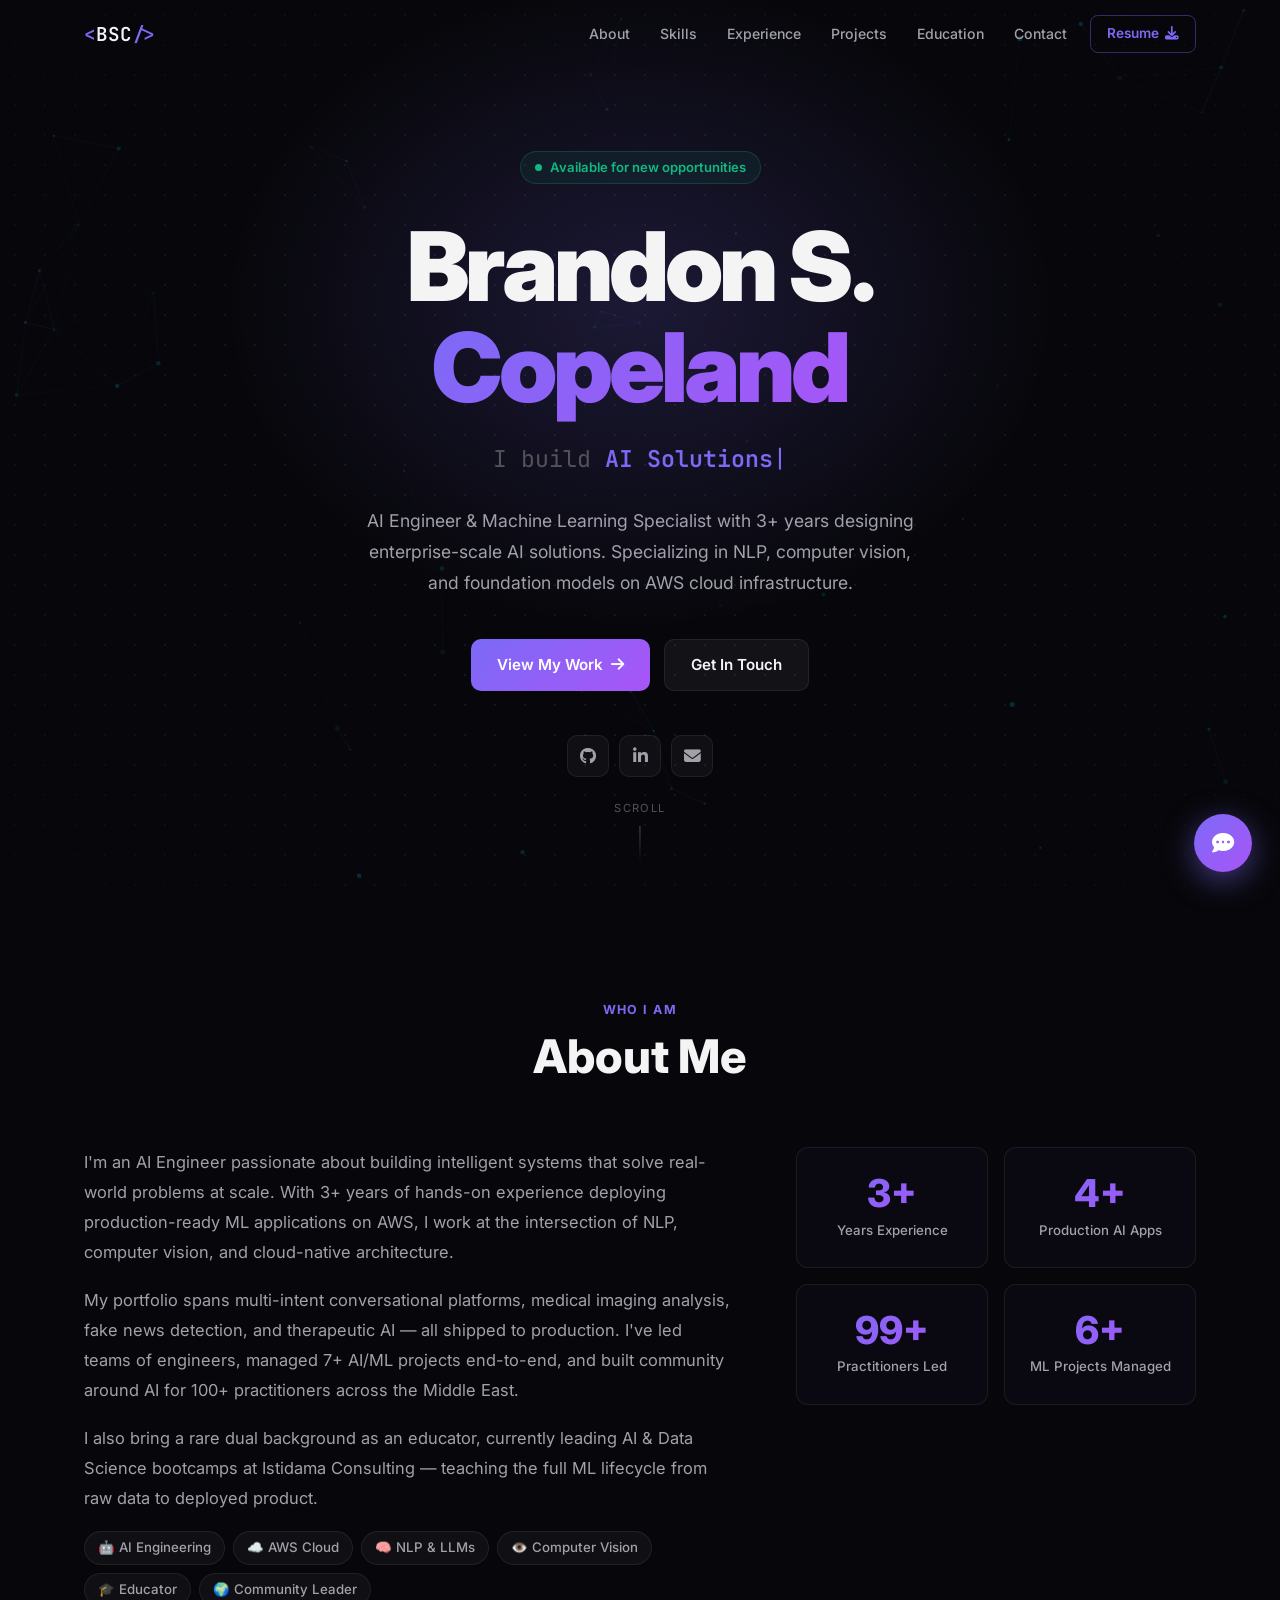
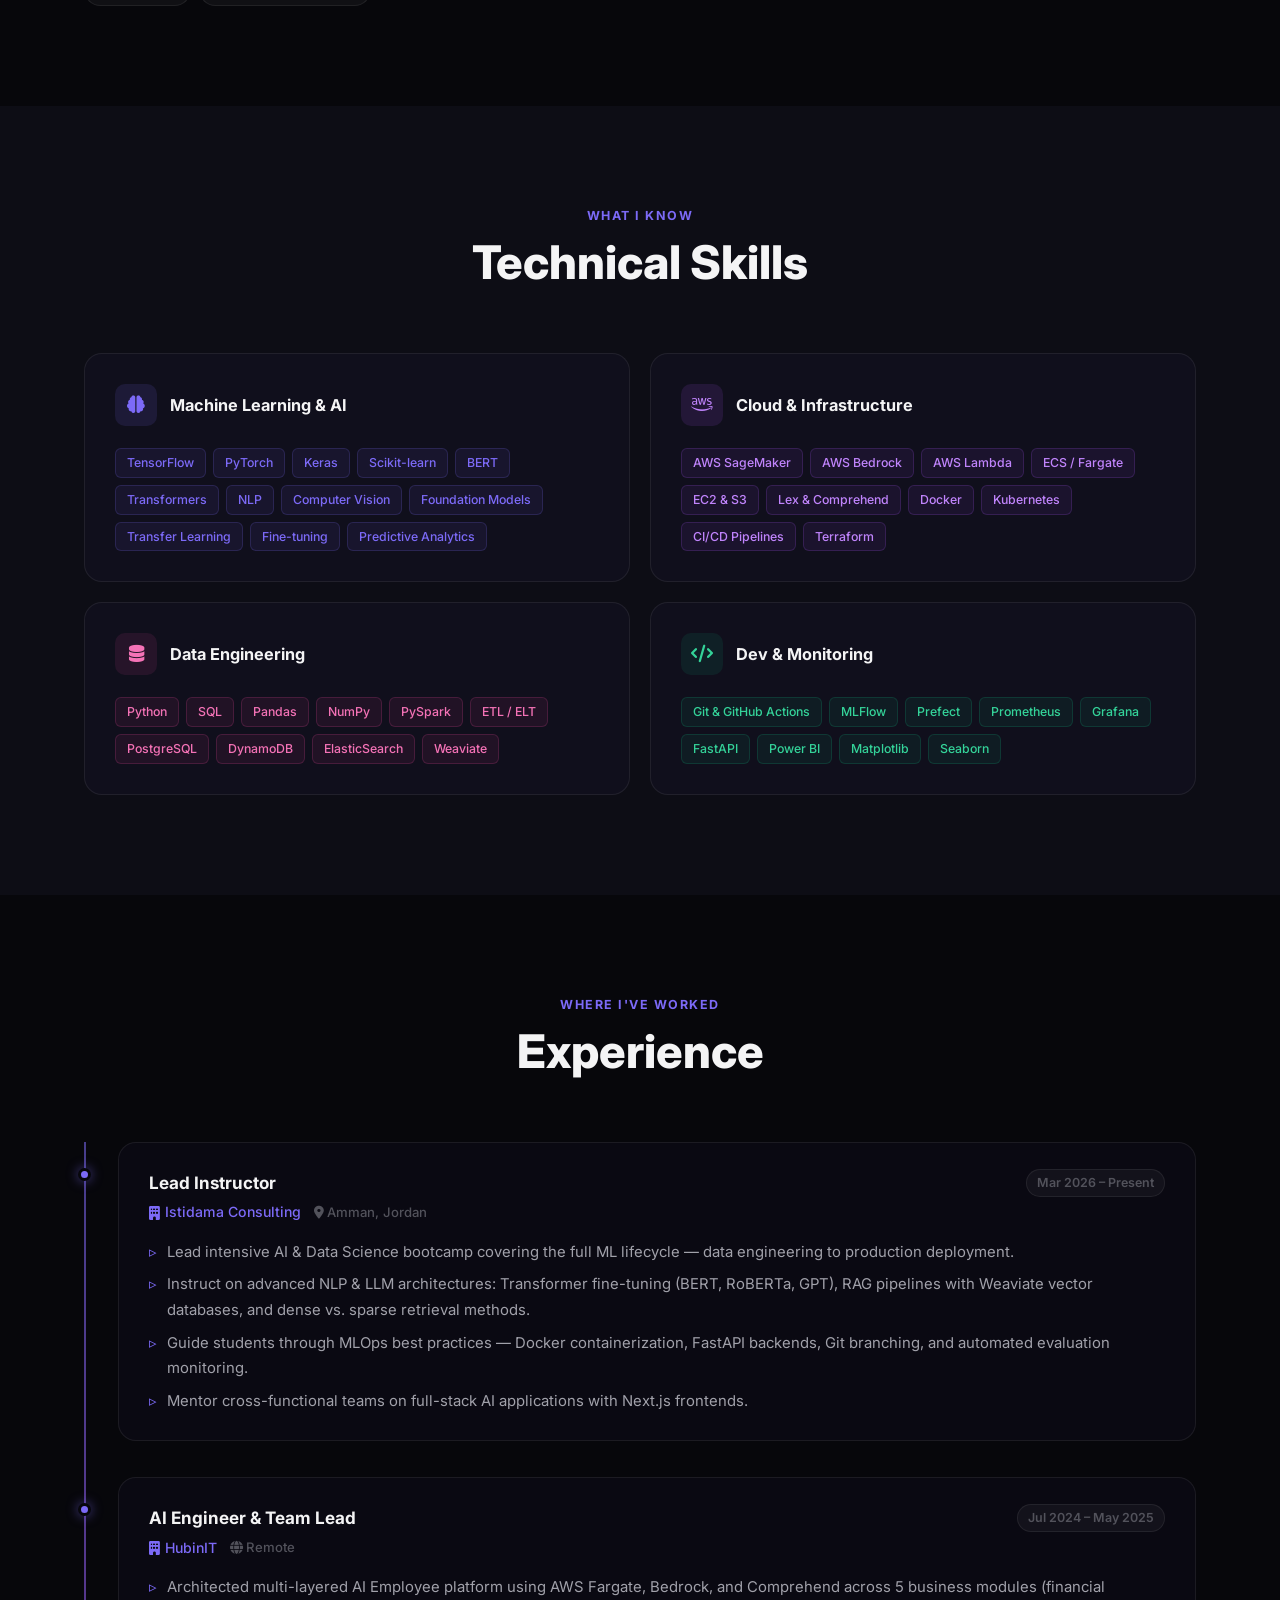
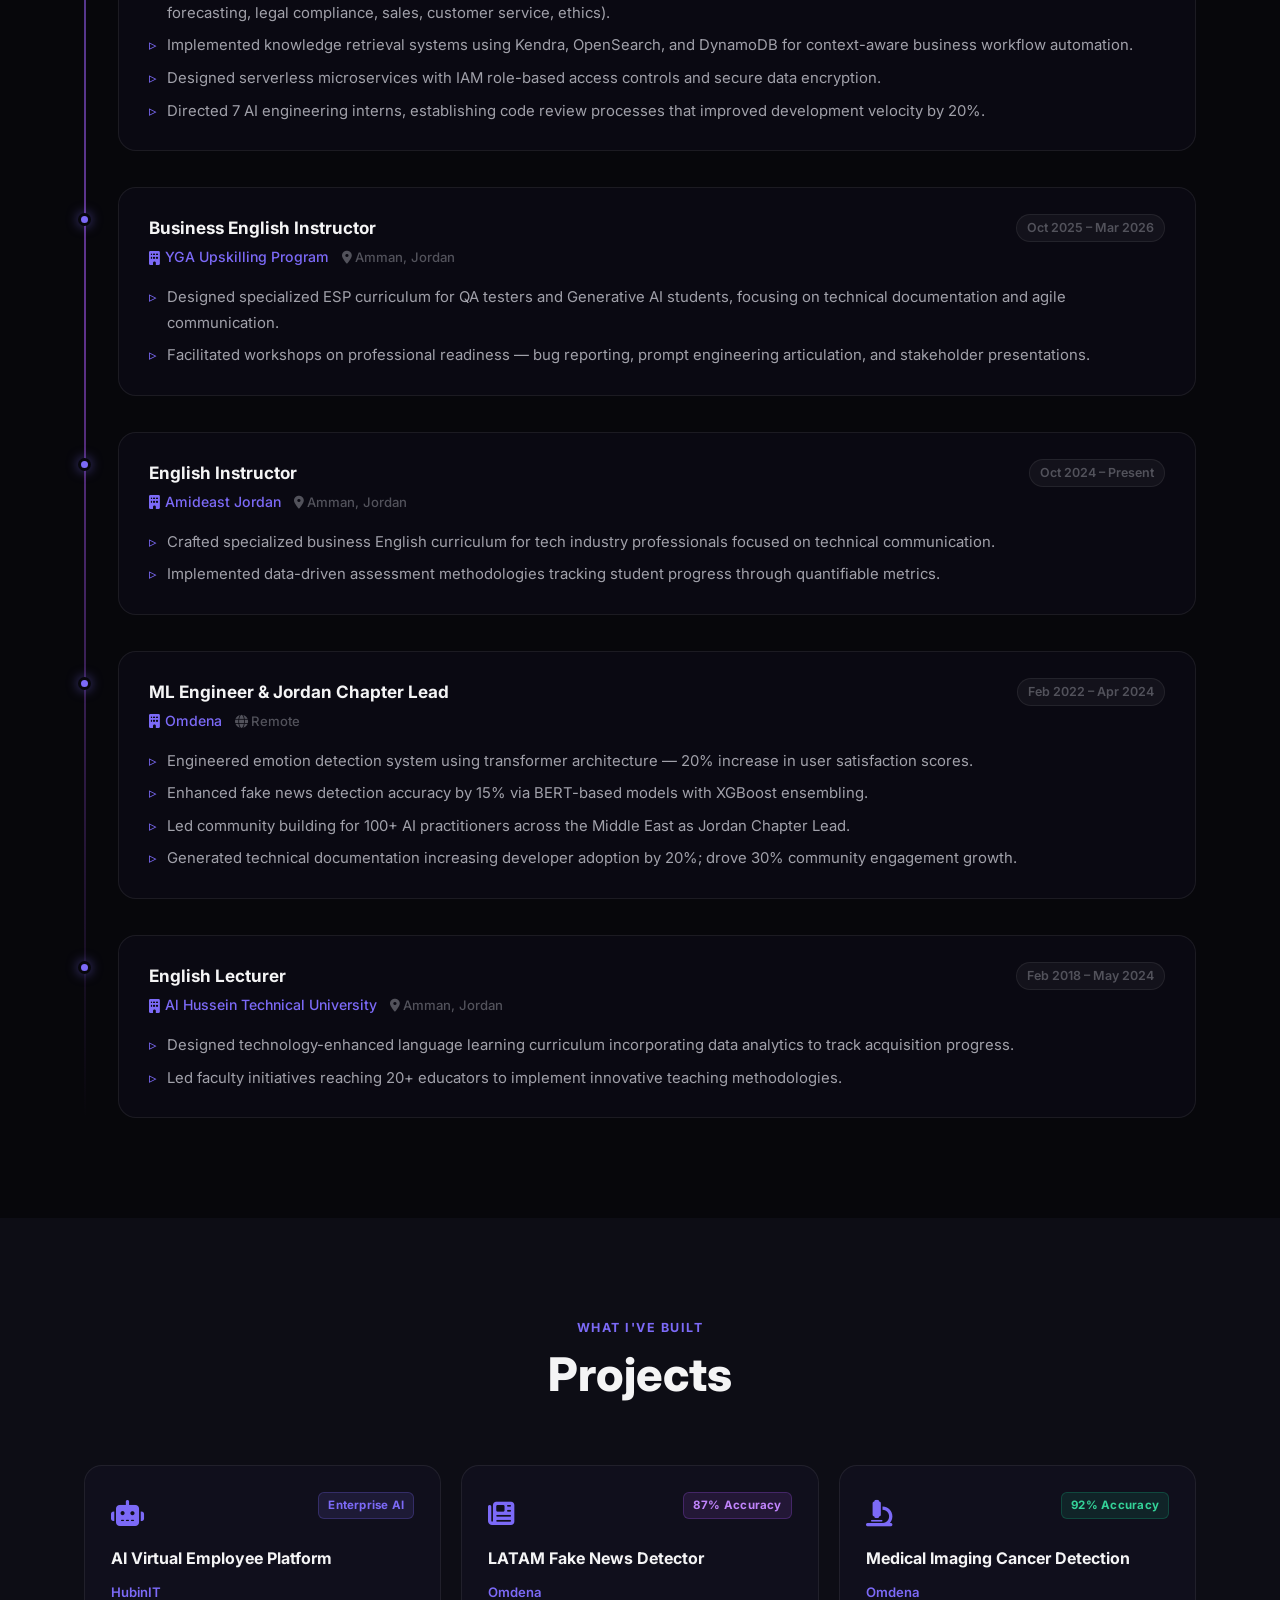
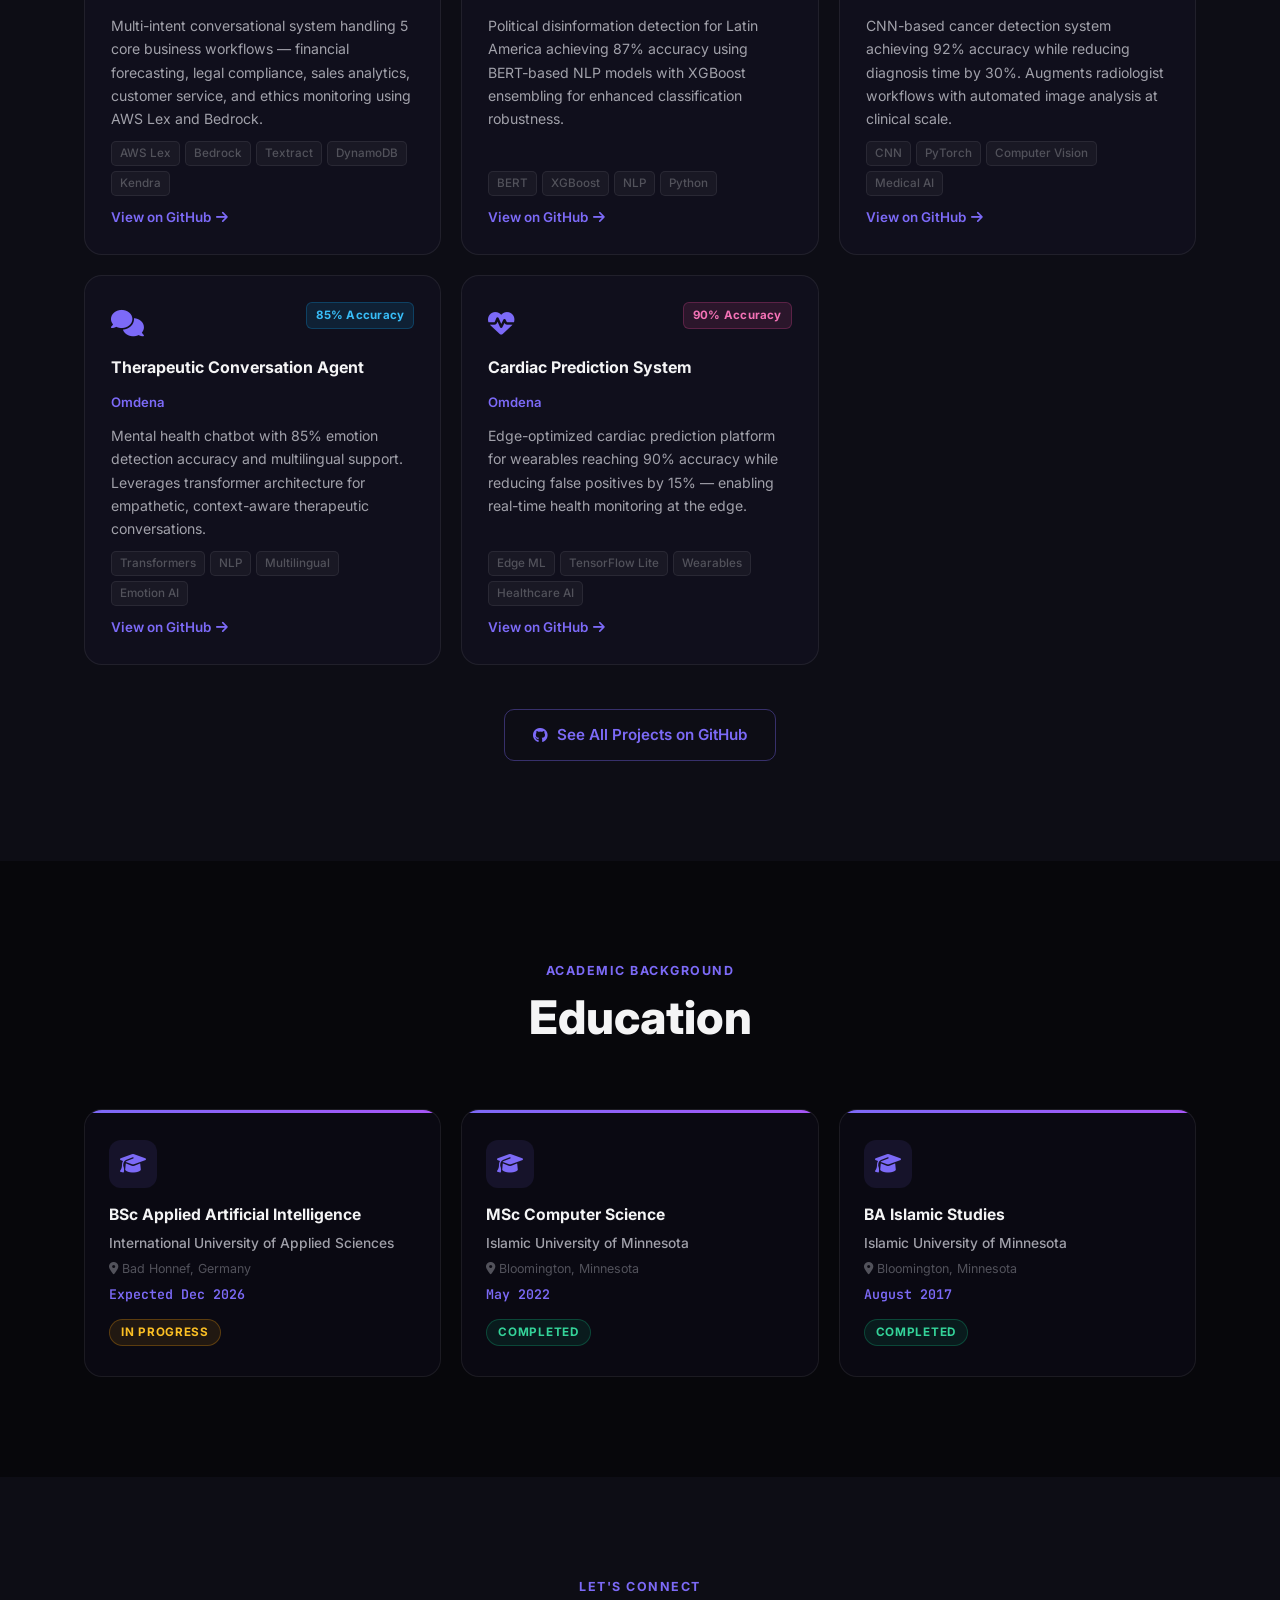
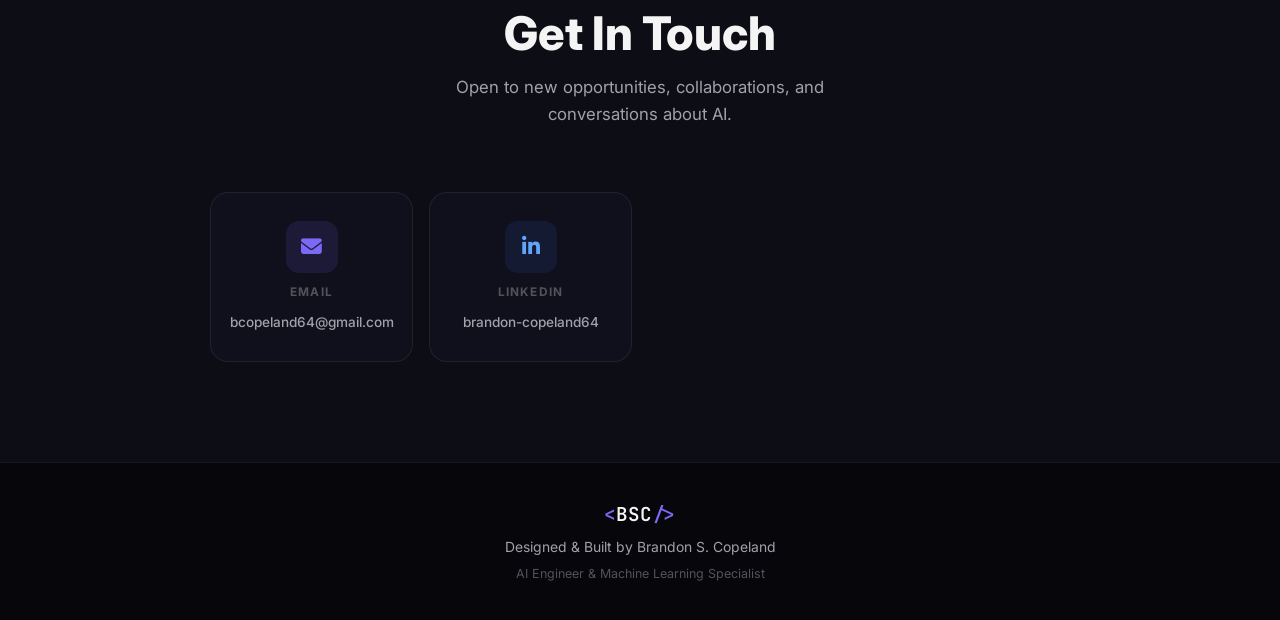
==== commit 38c5d3ba: "Redesign to Linear.app-inspired violet theme + add AI chatbot widget Co-Authored-By: Claude Sonnet 4" ====
--- a/index.html
+++ b/index.html
@@ -42,6 +42,7 @@
   <!-- ===================== HERO ===================== -->
   <section id="home" class="hero">
     <canvas id="neural-canvas"></canvas>
+    <div class="hero-grid"></div>
     <div class="hero-glow"></div>
     <div class="hero-content">
       <div class="hero-badge">
@@ -49,8 +50,7 @@
         Available for new opportunities
       </div>
       <h1 class="hero-name">
-        Brandon S.<br>
-        <span class="gradient-text">Copeland</span>
+        Brandon S. <span class="gradient-text">Copeland</span>
       </h1>
       <div class="hero-subtitle">
         <span class="subtitle-dim">I build </span>
@@ -577,6 +577,34 @@
     </div>
   </footer>
 
+  <!-- ===================== CHAT WIDGET ===================== -->
+  <div id="chat-widget">
+    <div id="chat-panel" class="chat-panel chat-hidden">
+      <div class="chat-head">
+        <div class="chat-head-left">
+          <div class="chat-avatar"><i class="fas fa-robot"></i></div>
+          <div>
+            <div class="chat-name">AI Brandon</div>
+            <div class="chat-status"><span class="chat-dot"></span> Online</div>
+          </div>
+        </div>
+        <button id="chat-close" class="chat-close-btn" aria-label="Close chat">
+          <i class="fas fa-times"></i>
+        </button>
+      </div>
+      <iframe
+        src="https://www.chatbase.co/chatbot-iframe/qHCsRmf9XgkF4dbtRw2-5"
+        width="100%"
+        height="100%"
+        frameborder="0"
+        title="Chat with AI Brandon"
+      ></iframe>
+    </div>
+    <button id="chat-fab" class="chat-fab" aria-label="Chat with AI Brandon">
+      <i class="fas fa-comment-dots" id="chat-fab-icon"></i>
+    </button>
+  </div>
+
   <script src="script.js"></script>
 </body>
 </html>
--- a/styles.css
+++ b/styles.css
@@ -1,375 +1,272 @@
 /* ============================================================
-   CSS CUSTOM PROPERTIES
+   LINEAR.APP-INSPIRED DESIGN SYSTEM
+   Primary: Violet #7c6af7  |  Secondary: Purple #a855f7
 ============================================================ */
 :root {
-  --bg:         #030308;
-  --bg-alt:     #08080f;
-  --bg-card:    rgba(255,255,255,0.03);
-  --bg-card-hv: rgba(255,255,255,0.055);
-
-  --cyan:    #00d4ff;
-  --purple:  #7c3aed;
+  --bg:         #07070b;
+  --bg-alt:     #0d0d15;
+  --bg-card:    rgba(124,106,247,0.03);
+  --bg-card-hv: rgba(124,106,247,0.07);
+
+  --violet:  #7c6af7;
+  --purple:  #a855f7;
   --pink:    #ec4899;
   --green:   #10b981;
   --sky:     #0ea5e9;
   --orange:  #f59e0b;
 
-  --txt:      #f1f5f9;
-  --txt-2:    #94a3b8;
-  --txt-3:    #475569;
+  --txt:   #f4f4f5;
+  --txt-2: #a1a1aa;
+  --txt-3: #52525b;
 
   --border:   rgba(255,255,255,0.07);
-  --border-g: rgba(0,212,255,0.18);
-
-  --grad:     linear-gradient(135deg, #00d4ff 0%, #7c3aed 100%);
-  --shadow:   0 8px 32px rgba(0,0,0,0.45);
-  --glow:     0 0 40px rgba(0,212,255,0.08);
-
-  --nav-h:    68px;
-  --r:        12px;
-  --r-lg:     18px;
-  --ease:     cubic-bezier(0.4,0,0.2,1);
+  --border-g: rgba(124,106,247,0.3);
+
+  --grad:   linear-gradient(135deg, #7c6af7 0%, #a855f7 100%);
+  --shadow: 0 8px 32px rgba(0,0,0,0.55);
+  --glow:   0 0 40px rgba(124,106,247,0.12);
+
+  --nav-h: 68px;
+  --r:     12px;
+  --r-lg:  18px;
+  --ease:  cubic-bezier(0.4,0,0.2,1);
 }
 
 /* ============================================================
    RESET
 ============================================================ */
 *,*::before,*::after { box-sizing:border-box; margin:0; padding:0; }
-
-html {
-  scroll-behavior: smooth;
-  scroll-padding-top: var(--nav-h);
-}
-
+html { scroll-behavior:smooth; scroll-padding-top:var(--nav-h); }
 body {
-  font-family: 'Inter', -apple-system, BlinkMacSystemFont, sans-serif;
-  background: var(--bg);
-  color: var(--txt);
-  line-height: 1.6;
-  overflow-x: hidden;
-}
-
-a { text-decoration: none; color: inherit; }
-ul { list-style: none; }
+  font-family:'Inter',-apple-system,BlinkMacSystemFont,sans-serif;
+  background:var(--bg);
+  color:var(--txt);
+  line-height:1.6;
+  overflow-x:hidden;
+}
+a { text-decoration:none; color:inherit; }
+ul { list-style:none; }
 
 /* ============================================================
    SCROLLBAR
 ============================================================ */
-::-webkit-scrollbar { width: 5px; }
-::-webkit-scrollbar-track { background: var(--bg); }
-::-webkit-scrollbar-thumb { background: var(--purple); border-radius: 3px; }
-::-webkit-scrollbar-thumb:hover { background: var(--cyan); }
+::-webkit-scrollbar { width:5px; }
+::-webkit-scrollbar-track { background:var(--bg); }
+::-webkit-scrollbar-thumb { background:var(--violet); border-radius:3px; }
+::-webkit-scrollbar-thumb:hover { background:var(--purple); }
 
 /* ============================================================
    UTILITIES
 ============================================================ */
 .gradient-text {
-  background: var(--grad);
-  -webkit-background-clip: text;
-  -webkit-text-fill-color: transparent;
-  background-clip: text;
-}
-
-.container {
-  max-width: 1160px;
-  margin: 0 auto;
-  padding: 0 24px;
-}
+  background:var(--grad);
+  -webkit-background-clip:text;
+  -webkit-text-fill-color:transparent;
+  background-clip:text;
+}
+.container { max-width:1160px; margin:0 auto; padding:0 24px; }
 
 /* ============================================================
    NAVIGATION
 ============================================================ */
 #navbar {
-  position: fixed;
-  inset: 0 0 auto 0;
-  height: var(--nav-h);
-  z-index: 900;
-  transition: background 0.3s var(--ease), border-color 0.3s var(--ease);
-}
-
+  position:fixed; inset:0 0 auto 0;
+  height:var(--nav-h); z-index:900;
+  transition:background 0.3s var(--ease), border-color 0.3s var(--ease);
+}
 #navbar.scrolled {
-  background: rgba(3,3,8,0.88);
-  backdrop-filter: blur(18px);
-  -webkit-backdrop-filter: blur(18px);
-  border-bottom: 1px solid var(--border);
-}
-
+  background:rgba(7,7,11,0.9);
+  backdrop-filter:blur(20px);
+  -webkit-backdrop-filter:blur(20px);
+  border-bottom:1px solid var(--border);
+}
 .nav-container {
-  max-width: 1160px;
-  margin: 0 auto;
-  padding: 0 24px;
-  height: 100%;
-  display: flex;
-  align-items: center;
-  justify-content: space-between;
-}
-
+  max-width:1160px; margin:0 auto; padding:0 24px;
+  height:100%; display:flex; align-items:center; justify-content:space-between;
+}
 .nav-logo {
-  font-family: 'JetBrains Mono', monospace;
-  font-size: 1.2rem;
-  font-weight: 600;
-  transition: color 0.2s;
-}
-.nav-logo:hover { color: var(--cyan); }
-.bracket { color: var(--cyan); }
-
-.nav-links {
-  display: flex;
-  align-items: center;
-  gap: 4px;
-}
-
+  font-family:'JetBrains Mono',monospace;
+  font-size:1.2rem; font-weight:600;
+  transition:color 0.2s;
+}
+.nav-logo:hover { color:var(--violet); }
+.bracket { color:var(--violet); }
+
+.nav-links { display:flex; align-items:center; gap:4px; }
 .nav-link {
-  font-size: 0.88rem;
-  font-weight: 500;
-  color: var(--txt-2);
-  padding: 7px 13px;
-  border-radius: 8px;
-  transition: all 0.2s var(--ease);
-  position: relative;
-}
-.nav-link:hover, .nav-link.active { color: var(--txt); background: rgba(255,255,255,0.05); }
+  font-size:0.88rem; font-weight:500; color:var(--txt-2);
+  padding:7px 13px; border-radius:8px; transition:all 0.2s var(--ease);
+  position:relative;
+}
+.nav-link:hover,.nav-link.active { color:var(--txt); background:rgba(255,255,255,0.05); }
 .nav-link.active::after {
-  content:'';
-  position:absolute;
-  bottom:4px; left:50%;
-  transform:translateX(-50%);
+  content:''; position:absolute;
+  bottom:4px; left:50%; transform:translateX(-50%);
   width:4px; height:4px;
-  background: var(--cyan);
-  border-radius:50%;
-}
-
+  background:var(--violet); border-radius:50%;
+}
 .nav-cta {
-  display: inline-flex;
-  align-items: center;
-  gap: 6px;
-  font-size: 0.85rem;
-  font-weight: 600;
-  color: var(--cyan);
-  border: 1px solid rgba(0,212,255,0.35);
-  padding: 7px 16px;
-  border-radius: 8px;
-  margin-left: 6px;
-  transition: all 0.2s var(--ease);
+  display:inline-flex; align-items:center; gap:6px;
+  font-size:0.85rem; font-weight:600; color:var(--violet);
+  border:1px solid rgba(124,106,247,0.38);
+  padding:7px 16px; border-radius:8px; margin-left:6px;
+  transition:all 0.2s var(--ease);
 }
 .nav-cta:hover {
-  background: rgba(0,212,255,0.09);
-  border-color: var(--cyan);
-  box-shadow: 0 0 18px rgba(0,212,255,0.15);
-}
-
+  background:rgba(124,106,247,0.1);
+  border-color:var(--violet);
+  box-shadow:0 0 20px rgba(124,106,247,0.2);
+}
 .nav-toggle {
-  display: none;
-  flex-direction: column;
-  gap: 5px;
-  padding: 7px;
-  background: none;
-  border: none;
-  cursor: pointer;
+  display:none; flex-direction:column; gap:5px;
+  padding:7px; background:none; border:none; cursor:pointer;
 }
 .nav-toggle span {
-  display: block;
-  width: 22px; height: 2px;
-  background: var(--txt);
-  border-radius: 2px;
-  transition: all 0.3s var(--ease);
+  display:block; width:22px; height:2px;
+  background:var(--txt); border-radius:2px;
+  transition:all 0.3s var(--ease);
 }
 
 /* ============================================================
    HERO
 ============================================================ */
 .hero {
-  position: relative;
-  min-height: 100vh;
-  display: flex;
-  align-items: center;
-  overflow: hidden;
-}
-
+  position:relative; min-height:100vh;
+  display:flex; align-items:center;
+  overflow:hidden;
+}
 #neural-canvas {
-  position: absolute;
-  inset: 0;
-  width: 100%; height: 100%;
-  opacity: 0.55;
-}
-
+  position:absolute; inset:0;
+  width:100%; height:100%; opacity:0.35;
+}
+
+/* Dot grid — Linear.app style */
+.hero-grid {
+  position:absolute; inset:0;
+  background-image:radial-gradient(circle, rgba(124,106,247,0.13) 1px, transparent 1px);
+  background-size:30px 30px;
+  pointer-events:none; z-index:1;
+  mask-image:radial-gradient(ellipse 80% 80% at 50% 50%, black 40%, transparent 100%);
+  -webkit-mask-image:radial-gradient(ellipse 80% 80% at 50% 50%, black 40%, transparent 100%);
+}
+
+/* Centered glow behind heading */
 .hero-glow {
-  position: absolute;
-  top: 30%;
-  left: -10%;
-  width: 600px; height: 600px;
-  background: radial-gradient(circle, rgba(0,212,255,0.06) 0%, transparent 70%);
-  pointer-events: none;
+  position:absolute; top:-5%; left:50%; transform:translateX(-50%);
+  width:900px; height:700px;
+  background:radial-gradient(ellipse, rgba(124,106,247,0.18) 0%, transparent 65%);
+  pointer-events:none; z-index:1;
 }
 
 .hero-content {
-  position: relative;
-  z-index: 2;
-  max-width: 1160px;
-  margin: 0 auto;
-  padding: calc(var(--nav-h) + 40px) 24px 80px;
+  position:relative; z-index:2;
+  width:100%; max-width:1160px; margin:0 auto;
+  padding:calc(var(--nav-h) + 60px) 24px 100px;
+  display:flex; flex-direction:column; align-items:center;
+  text-align:center;
 }
 
 .hero-badge {
-  display: inline-flex;
-  align-items: center;
-  gap: 8px;
-  font-size: 0.82rem;
-  font-weight: 600;
-  color: var(--green);
-  background: rgba(16,185,129,0.08);
-  border: 1px solid rgba(16,185,129,0.25);
-  padding: 5px 14px;
-  border-radius: 100px;
-  margin-bottom: 28px;
-  letter-spacing: 0.02em;
-}
-
+  display:inline-flex; align-items:center; gap:8px;
+  font-size:0.82rem; font-weight:600; color:var(--green);
+  background:rgba(16,185,129,0.08); border:1px solid rgba(16,185,129,0.22);
+  padding:5px 14px; border-radius:100px; margin-bottom:32px;
+}
 .badge-dot {
-  width: 7px; height: 7px;
-  background: var(--green);
-  border-radius: 50%;
-  animation: blink-dot 2s infinite;
-}
-
+  width:7px; height:7px; background:var(--green);
+  border-radius:50%; animation:blink-dot 2s infinite;
+}
 @keyframes blink-dot {
   0%,100% { opacity:1; transform:scale(1); }
-  50% { opacity:0.5; transform:scale(0.8); }
+  50% { opacity:0.45; transform:scale(0.75); }
 }
 
 .hero-name {
-  font-size: clamp(2.8rem, 8vw, 5.8rem);
-  font-weight: 900;
-  line-height: 1.0;
-  letter-spacing: -0.03em;
-  margin-bottom: 18px;
+  font-size:clamp(2.8rem,8vw,6rem);
+  font-weight:900; line-height:1.05;
+  letter-spacing:-0.04em; margin-bottom:22px;
+  max-width:800px;
 }
 
 .hero-subtitle {
-  font-family: 'JetBrains Mono', monospace;
-  font-size: clamp(1rem, 2.5vw, 1.5rem);
-  color: var(--txt-2);
-  margin-bottom: 28px;
-}
-
-.subtitle-dim { color: var(--txt-3); }
-
-#typewriter { color: var(--cyan); font-weight: 600; }
-
-.cursor {
-  color: var(--cyan);
-  animation: blink-cur 1s step-end infinite;
-}
+  font-family:'JetBrains Mono',monospace;
+  font-size:clamp(1rem,2.5vw,1.45rem);
+  color:var(--txt-2); margin-bottom:28px;
+}
+.subtitle-dim { color:var(--txt-3); }
+#typewriter { color:var(--violet); font-weight:600; }
+.cursor { color:var(--violet); animation:blink-cur 1s step-end infinite; }
 @keyframes blink-cur { 0%,100% { opacity:1; } 50% { opacity:0; } }
 
 .hero-bio {
-  font-size: 1.1rem;
-  color: var(--txt-2);
-  max-width: 540px;
-  margin-bottom: 40px;
-  line-height: 1.75;
+  font-size:1.1rem; color:var(--txt-2);
+  max-width:560px; margin-bottom:40px; line-height:1.78;
 }
 
 .hero-actions {
-  display: flex;
-  gap: 14px;
-  flex-wrap: wrap;
-  margin-bottom: 44px;
+  display:flex; gap:14px; flex-wrap:wrap;
+  justify-content:center; margin-bottom:44px;
 }
 
 /* ── Buttons ── */
 .btn {
-  display: inline-flex;
-  align-items: center;
-  gap: 8px;
-  padding: 13px 26px;
-  border-radius: 10px;
-  font-size: 0.95rem;
-  font-weight: 600;
-  transition: all 0.25s var(--ease);
-  border: none;
-  cursor: pointer;
-}
-
-.btn-primary {
-  background: var(--grad);
-  color: #fff;
-}
-.btn-primary:hover {
-  transform: translateY(-2px);
-  box-shadow: 0 10px 28px rgba(0,212,255,0.28);
-}
-
+  display:inline-flex; align-items:center; gap:8px;
+  padding:13px 26px; border-radius:10px;
+  font-size:0.95rem; font-weight:600;
+  transition:all 0.25s var(--ease); border:none; cursor:pointer;
+}
+.btn-primary { background:var(--grad); color:#fff; }
+.btn-primary:hover { transform:translateY(-2px); box-shadow:0 10px 30px rgba(124,106,247,0.35); }
 .btn-ghost {
-  background: rgba(255,255,255,0.05);
-  color: var(--txt);
-  border: 1px solid var(--border);
+  background:rgba(255,255,255,0.05); color:var(--txt);
+  border:1px solid var(--border);
 }
 .btn-ghost:hover {
-  background: rgba(255,255,255,0.09);
-  border-color: rgba(255,255,255,0.18);
-  transform: translateY(-2px);
-}
-
+  background:rgba(255,255,255,0.09);
+  border-color:rgba(255,255,255,0.16);
+  transform:translateY(-2px);
+}
 .btn-outline {
-  display: inline-flex;
-  align-items: center;
-  gap: 9px;
-  padding: 13px 28px;
-  border-radius: 10px;
-  font-size: 0.95rem;
-  font-weight: 600;
-  color: var(--cyan);
-  border: 1px solid rgba(0,212,255,0.35);
-  background: transparent;
-  transition: all 0.25s var(--ease);
+  display:inline-flex; align-items:center; gap:9px;
+  padding:13px 28px; border-radius:10px;
+  font-size:0.95rem; font-weight:600;
+  color:var(--violet); border:1px solid rgba(124,106,247,0.38);
+  background:transparent; transition:all 0.25s var(--ease);
 }
 .btn-outline:hover {
-  background: rgba(0,212,255,0.07);
-  border-color: var(--cyan);
-  transform: translateY(-2px);
-  box-shadow: 0 8px 28px rgba(0,212,255,0.18);
+  background:rgba(124,106,247,0.08);
+  border-color:var(--violet);
+  transform:translateY(-2px);
+  box-shadow:0 8px 28px rgba(124,106,247,0.22);
 }
 
 /* ── Social ── */
-.hero-socials { display: flex; gap: 10px; }
-
+.hero-socials { display:flex; gap:10px; justify-content:center; }
 .social-btn {
-  width: 42px; height: 42px;
-  display: flex; align-items: center; justify-content: center;
-  border-radius: 10px;
-  background: rgba(255,255,255,0.04);
-  border: 1px solid var(--border);
-  color: var(--txt-2);
-  font-size: 1.05rem;
-  transition: all 0.22s var(--ease);
+  width:42px; height:42px;
+  display:flex; align-items:center; justify-content:center;
+  border-radius:10px;
+  background:rgba(255,255,255,0.04); border:1px solid var(--border);
+  color:var(--txt-2); font-size:1.05rem;
+  transition:all 0.22s var(--ease);
 }
 .social-btn:hover {
-  color: var(--cyan);
-  border-color: rgba(0,212,255,0.35);
-  background: rgba(0,212,255,0.07);
-  transform: translateY(-2px);
+  color:var(--violet);
+  border-color:rgba(124,106,247,0.4);
+  background:rgba(124,106,247,0.09);
+  transform:translateY(-2px);
 }
 
 /* ── Scroll hint ── */
 .scroll-hint {
-  position: absolute;
-  bottom: 38px; left: 50%;
-  transform: translateX(-50%);
-  z-index: 2;
-  display: flex;
-  flex-direction: column;
-  align-items: center;
-  gap: 8px;
-  color: var(--txt-3);
-  font-size: 0.7rem;
-  letter-spacing: 0.12em;
-  text-transform: uppercase;
+  position:absolute; bottom:38px; left:50%; transform:translateX(-50%);
+  z-index:2; display:flex; flex-direction:column; align-items:center; gap:8px;
+  color:var(--txt-3); font-size:0.7rem; letter-spacing:0.12em; text-transform:uppercase;
 }
 .scroll-line {
-  width: 1px; height: 36px;
-  background: linear-gradient(to bottom, var(--txt-3), transparent);
-  animation: scroll-anim 2s ease-in-out infinite;
+  width:1px; height:36px;
+  background:linear-gradient(to bottom, var(--txt-3), transparent);
+  animation:scroll-anim 2s ease-in-out infinite;
 }
 @keyframes scroll-anim {
   0%,100% { opacity:0.3; transform:scaleY(0.8); }
@@ -379,575 +276,377 @@
 /* ============================================================
    SECTION SHELLS
 ============================================================ */
-.section { padding: 96px 0; }
-.section-alt { background: var(--bg-alt); }
-
-.section-head { text-align: center; margin-bottom: 60px; }
-
+.section { padding:100px 0; }
+.section-alt { background:var(--bg-alt); }
+.section-head { text-align:center; margin-bottom:64px; }
 .section-label {
-  display: block;
-  font-size: 0.78rem;
-  font-weight: 700;
-  letter-spacing: 0.12em;
-  text-transform: uppercase;
-  color: var(--cyan);
-  margin-bottom: 10px;
-}
-
+  display:block; font-size:0.78rem; font-weight:700;
+  letter-spacing:0.12em; text-transform:uppercase;
+  color:var(--violet); margin-bottom:10px;
+}
 .section-title {
-  font-size: clamp(1.9rem, 4.5vw, 2.9rem);
-  font-weight: 800;
-  color: var(--txt);
-  line-height: 1.15;
-}
-
+  font-size:clamp(1.9rem,4.5vw,2.9rem); font-weight:800;
+  color:var(--txt); line-height:1.15;
+}
 .section-sub {
-  margin-top: 14px;
-  font-size: 1.05rem;
-  color: var(--txt-2);
-  max-width: 480px;
-  margin-left: auto; margin-right: auto;
+  margin-top:14px; font-size:1.05rem; color:var(--txt-2);
+  max-width:480px; margin-left:auto; margin-right:auto;
 }
 
 /* ============================================================
    ABOUT
 ============================================================ */
 .about-grid {
-  display: grid;
-  grid-template-columns: 1fr 400px;
-  gap: 60px;
-  align-items: start;
-}
-
-.about-text p {
-  color: var(--txt-2);
-  line-height: 1.8;
-  margin-bottom: 18px;
-  font-size: 1.03rem;
-}
-
-.about-chips {
-  display: flex;
-  flex-wrap: wrap;
-  gap: 8px;
-  margin-top: 10px;
-}
-
+  display:grid; grid-template-columns:1fr 400px;
+  gap:64px; align-items:start;
+}
+.about-text p { color:var(--txt-2); line-height:1.82; margin-bottom:18px; font-size:1.03rem; }
+.about-chips { display:flex; flex-wrap:wrap; gap:8px; margin-top:10px; }
 .chip {
-  padding: 5px 13px;
-  border-radius: 100px;
-  font-size: 0.83rem;
-  font-weight: 500;
-  background: rgba(255,255,255,0.04);
-  border: 1px solid var(--border);
-  color: var(--txt-2);
-  transition: all 0.2s;
-}
-.chip:hover { border-color: rgba(0,212,255,0.28); color: var(--txt); }
-
-.stats-grid {
-  display: grid;
-  grid-template-columns: 1fr 1fr;
-  gap: 16px;
-}
-
+  padding:5px 13px; border-radius:100px;
+  font-size:0.83rem; font-weight:500;
+  background:rgba(255,255,255,0.04); border:1px solid var(--border);
+  color:var(--txt-2); transition:all 0.2s;
+}
+.chip:hover { border-color:rgba(124,106,247,0.35); color:var(--txt); }
+
+.stats-grid { display:grid; grid-template-columns:1fr 1fr; gap:16px; }
 .stat-card {
-  background: var(--bg-card);
-  border: 1px solid var(--border);
-  border-radius: var(--r);
-  padding: 26px 20px;
-  text-align: center;
-  transition: all 0.25s var(--ease);
+  background:var(--bg-card); border:1px solid var(--border);
+  border-radius:var(--r); padding:26px 20px; text-align:center;
+  transition:all 0.25s var(--ease);
 }
 .stat-card:hover {
-  border-color: var(--border-g);
-  box-shadow: var(--glow);
-  background: var(--bg-card-hv);
-}
-
+  border-color:var(--border-g); box-shadow:var(--glow);
+  background:var(--bg-card-hv);
+}
 .stat-num {
-  font-size: 2.4rem;
-  font-weight: 800;
-  background: var(--grad);
-  -webkit-background-clip: text;
-  -webkit-text-fill-color: transparent;
-  background-clip: text;
-  line-height: 1;
-  margin-bottom: 7px;
-}
-
-.stat-lbl {
-  font-size: 0.83rem;
-  color: var(--txt-2);
-  font-weight: 500;
-}
+  font-size:2.4rem; font-weight:800;
+  background:var(--grad);
+  -webkit-background-clip:text; -webkit-text-fill-color:transparent; background-clip:text;
+  line-height:1; margin-bottom:7px;
+}
+.stat-lbl { font-size:0.83rem; color:var(--txt-2); font-weight:500; }
 
 /* ============================================================
    SKILLS
 ============================================================ */
-.skills-grid {
-  display: grid;
-  grid-template-columns: repeat(2, 1fr);
-  gap: 20px;
-}
-
+.skills-grid { display:grid; grid-template-columns:repeat(2,1fr); gap:20px; }
 .skill-card {
-  background: var(--bg-card);
-  border: 1px solid var(--border);
-  border-radius: var(--r-lg);
-  padding: 30px;
-  transition: all 0.25s var(--ease);
-}
-.skill-card:hover {
-  border-color: rgba(0,212,255,0.18);
-  background: var(--bg-card-hv);
-}
-
-.skill-card-header {
-  display: flex;
-  align-items: center;
-  gap: 13px;
-  margin-bottom: 22px;
-}
-
+  background:var(--bg-card); border:1px solid var(--border);
+  border-radius:var(--r-lg); padding:30px; transition:all 0.25s var(--ease);
+}
+.skill-card:hover { border-color:rgba(124,106,247,0.22); background:var(--bg-card-hv); }
+.skill-card-header { display:flex; align-items:center; gap:13px; margin-bottom:22px; }
 .skill-icon {
-  width: 42px; height: 42px;
-  display: flex; align-items: center; justify-content: center;
-  border-radius: 10px;
-  font-size: 1.1rem;
-}
-.skill-icon.cyan   { background:rgba(0,212,255,0.1);   color:var(--cyan); }
-.skill-icon.purple { background:rgba(124,58,237,0.1);  color:#a78bfa; }
-.skill-icon.pink   { background:rgba(236,72,153,0.1);  color:#f472b6; }
-.skill-icon.green  { background:rgba(16,185,129,0.1);  color:#34d399; }
-
-.skill-card-header h3 {
-  font-size: 1.02rem;
-  font-weight: 700;
-  color: var(--txt);
-}
-
-.skill-tags { display: flex; flex-wrap: wrap; gap: 7px; }
-
-.stag {
-  padding: 4px 11px;
-  border-radius: 6px;
-  font-size: 0.77rem;
-  font-weight: 500;
-  transition: all 0.18s;
-  cursor: default;
-}
-.stag.cyan   { background:rgba(0,212,255,0.07);   border:1px solid rgba(0,212,255,0.14);   color:var(--cyan); }
-.stag.purple { background:rgba(124,58,237,0.07);  border:1px solid rgba(124,58,237,0.14);  color:#a78bfa; }
-.stag.pink   { background:rgba(236,72,153,0.07);  border:1px solid rgba(236,72,153,0.14);  color:#f472b6; }
-.stag.green  { background:rgba(16,185,129,0.07);  border:1px solid rgba(16,185,129,0.14);  color:#34d399; }
-
-.stag.cyan:hover   { background:rgba(0,212,255,0.14);   border-color:rgba(0,212,255,0.38);   transform:translateY(-1px); }
-.stag.purple:hover { background:rgba(124,58,237,0.14);  border-color:rgba(124,58,237,0.38);  transform:translateY(-1px); }
-.stag.pink:hover   { background:rgba(236,72,153,0.14);  border-color:rgba(236,72,153,0.38);  transform:translateY(-1px); }
-.stag.green:hover  { background:rgba(16,185,129,0.14);  border-color:rgba(16,185,129,0.38);  transform:translateY(-1px); }
+  width:42px; height:42px;
+  display:flex; align-items:center; justify-content:center;
+  border-radius:10px; font-size:1.1rem;
+}
+.skill-icon.cyan   { background:rgba(124,106,247,0.12); color:var(--violet); }
+.skill-icon.purple { background:rgba(168,85,247,0.12);  color:#c084fc; }
+.skill-icon.pink   { background:rgba(236,72,153,0.1);   color:#f472b6; }
+.skill-icon.green  { background:rgba(16,185,129,0.1);   color:#34d399; }
+.skill-card-header h3 { font-size:1.02rem; font-weight:700; color:var(--txt); }
+
+.skill-tags { display:flex; flex-wrap:wrap; gap:7px; }
+.stag { padding:4px 11px; border-radius:6px; font-size:0.77rem; font-weight:500; transition:all 0.18s; cursor:default; }
+.stag.cyan   { background:rgba(124,106,247,0.08); border:1px solid rgba(124,106,247,0.18); color:var(--violet); }
+.stag.purple { background:rgba(168,85,247,0.08);  border:1px solid rgba(168,85,247,0.18);  color:#c084fc; }
+.stag.pink   { background:rgba(236,72,153,0.08);  border:1px solid rgba(236,72,153,0.18);  color:#f472b6; }
+.stag.green  { background:rgba(16,185,129,0.08);  border:1px solid rgba(16,185,129,0.18);  color:#34d399; }
+.stag.cyan:hover   { background:rgba(124,106,247,0.16); border-color:rgba(124,106,247,0.4); transform:translateY(-1px); }
+.stag.purple:hover { background:rgba(168,85,247,0.16);  border-color:rgba(168,85,247,0.4);  transform:translateY(-1px); }
+.stag.pink:hover   { background:rgba(236,72,153,0.16);  border-color:rgba(236,72,153,0.4);  transform:translateY(-1px); }
+.stag.green:hover  { background:rgba(16,185,129,0.16);  border-color:rgba(16,185,129,0.4);  transform:translateY(-1px); }
 
 /* ============================================================
    TIMELINE (EXPERIENCE)
 ============================================================ */
-.timeline { position: relative; padding-left: 34px; }
-
+.timeline { position:relative; padding-left:34px; }
 .timeline::before {
-  content: '';
-  position: absolute;
-  left: 0; top: 0; bottom: 0;
-  width: 2px;
-  background: linear-gradient(to bottom, var(--cyan), var(--purple), transparent);
-  opacity: 0.6;
-}
-
-.tl-item { position: relative; margin-bottom: 36px; }
-.tl-item:last-child { margin-bottom: 0; }
-
+  content:''; position:absolute;
+  left:0; top:0; bottom:0; width:2px;
+  background:linear-gradient(to bottom, var(--violet), var(--purple), transparent);
+  opacity:0.55;
+}
+.tl-item { position:relative; margin-bottom:36px; }
+.tl-item:last-child { margin-bottom:0; }
 .tl-dot {
-  position: absolute;
-  left: -40px; top: 26px;
-  width: 13px; height: 13px;
-  border-radius: 50%;
-  background: var(--cyan);
-  border: 3px solid var(--bg);
-  box-shadow: 0 0 10px rgba(0,212,255,0.45);
-}
-
+  position:absolute; left:-40px; top:26px;
+  width:13px; height:13px; border-radius:50%;
+  background:var(--violet); border:3px solid var(--bg);
+  box-shadow:0 0 12px rgba(124,106,247,0.55);
+}
 .tl-card {
-  background: var(--bg-card);
-  border: 1px solid var(--border);
-  border-radius: var(--r-lg);
-  padding: 26px 30px;
-  transition: all 0.25s var(--ease);
+  background:var(--bg-card); border:1px solid var(--border);
+  border-radius:var(--r-lg); padding:26px 30px;
+  transition:all 0.25s var(--ease);
 }
 .tl-card:hover {
-  border-color: rgba(0,212,255,0.18);
-  background: var(--bg-card-hv);
-  box-shadow: var(--shadow);
-}
-
+  border-color:rgba(124,106,247,0.22);
+  background:var(--bg-card-hv); box-shadow:var(--shadow);
+}
 .tl-top {
-  display: flex;
-  justify-content: space-between;
-  align-items: flex-start;
-  gap: 12px;
-  margin-bottom: 16px;
-  flex-wrap: wrap;
-}
-
-.tl-role {
-  font-size: 1.07rem;
-  font-weight: 700;
-  color: var(--txt);
-  margin-bottom: 5px;
-}
-
+  display:flex; justify-content:space-between;
+  align-items:flex-start; gap:12px; margin-bottom:16px; flex-wrap:wrap;
+}
+.tl-role { font-size:1.07rem; font-weight:700; color:var(--txt); margin-bottom:5px; }
 .tl-company {
-  font-size: 0.88rem;
-  color: var(--cyan);
-  font-weight: 500;
-  display: flex;
-  align-items: center;
-  gap: 5px;
-  flex-wrap: wrap;
-}
-
+  font-size:0.88rem; color:var(--violet); font-weight:500;
+  display:flex; align-items:center; gap:5px; flex-wrap:wrap;
+}
 .tl-loc {
-  color: var(--txt-3);
-  font-size: 0.82rem;
-  display: inline-flex;
-  align-items: center;
-  gap: 3px;
-  margin-left: 8px;
-}
-
+  color:var(--txt-3); font-size:0.82rem;
+  display:inline-flex; align-items:center; gap:3px; margin-left:8px;
+}
 .tl-date {
-  font-size: 0.78rem;
-  font-weight: 600;
-  color: var(--txt-3);
-  background: rgba(255,255,255,0.04);
-  border: 1px solid var(--border);
-  padding: 3px 10px;
-  border-radius: 100px;
-  white-space: nowrap;
-  flex-shrink: 0;
-}
-
+  font-size:0.78rem; font-weight:600; color:var(--txt-3);
+  background:rgba(255,255,255,0.04); border:1px solid var(--border);
+  padding:3px 10px; border-radius:100px; white-space:nowrap; flex-shrink:0;
+}
 .tl-list li {
-  position: relative;
-  padding-left: 18px;
-  color: var(--txt-2);
-  font-size: 0.93rem;
-  line-height: 1.7;
-  margin-bottom: 7px;
-}
-.tl-list li:last-child { margin-bottom: 0; }
-.tl-list li::before {
-  content: '▹';
-  position: absolute;
-  left: 0;
-  color: var(--cyan);
-}
+  position:relative; padding-left:18px;
+  color:var(--txt-2); font-size:0.93rem; line-height:1.72; margin-bottom:7px;
+}
+.tl-list li:last-child { margin-bottom:0; }
+.tl-list li::before { content:'▹'; position:absolute; left:0; color:var(--violet); }
 
 /* ============================================================
    PROJECTS
 ============================================================ */
 .projects-grid {
-  display: grid;
-  grid-template-columns: repeat(3, 1fr);
-  gap: 20px;
-  margin-bottom: 44px;
-}
-
+  display:grid; grid-template-columns:repeat(3,1fr);
+  gap:20px; margin-bottom:44px;
+}
 .proj-card {
-  background: var(--bg-card);
-  border: 1px solid var(--border);
-  border-radius: var(--r-lg);
-  padding: 26px;
-  display: flex;
-  flex-direction: column;
-  gap: 11px;
-  transition: all 0.25s var(--ease);
+  background:var(--bg-card); border:1px solid var(--border);
+  border-radius:var(--r-lg); padding:26px;
+  display:flex; flex-direction:column; gap:11px;
+  transition:all 0.28s var(--ease);
 }
 .proj-card:hover {
-  border-color: rgba(0,212,255,0.2);
-  background: var(--bg-card-hv);
-  transform: translateY(-5px);
-  box-shadow: 0 20px 48px rgba(0,0,0,0.5);
-}
-
-.proj-top {
-  display: flex;
-  justify-content: space-between;
-  align-items: flex-start;
-}
-
-.proj-icon { font-size: 1.65rem; color: var(--cyan); }
-
+  border-color:rgba(124,106,247,0.28);
+  background:var(--bg-card-hv);
+  transform:translateY(-6px);
+  box-shadow:0 24px 52px rgba(0,0,0,0.55), 0 0 0 1px rgba(124,106,247,0.12);
+}
+.proj-top { display:flex; justify-content:space-between; align-items:flex-start; }
+.proj-icon { font-size:1.65rem; color:var(--violet); }
 .proj-badge {
-  font-size: 0.72rem;
-  font-weight: 700;
-  padding: 3px 9px;
-  border-radius: 6px;
-  letter-spacing: 0.02em;
-}
-
-.badge-cyan   { background:rgba(0,212,255,0.1);   color:var(--cyan);  border:1px solid rgba(0,212,255,0.2);  }
-.badge-purple { background:rgba(124,58,237,0.1);  color:#a78bfa;      border:1px solid rgba(124,58,237,0.2); }
-.badge-green  { background:rgba(16,185,129,0.1);  color:#34d399;      border:1px solid rgba(16,185,129,0.2); }
-.badge-sky    { background:rgba(14,165,233,0.1);  color:#38bdf8;      border:1px solid rgba(14,165,233,0.2); }
-.badge-pink   { background:rgba(236,72,153,0.1);  color:#f472b6;      border:1px solid rgba(236,72,153,0.2); }
-.badge-orange { background:rgba(245,158,11,0.1);  color:#fbbf24;      border:1px solid rgba(245,158,11,0.2); }
-
-.proj-card h3 { font-size: 1rem; font-weight: 700; color: var(--txt); }
-
-.proj-org { font-size: 0.82rem; color: var(--cyan); font-weight: 600; }
-
-.proj-desc {
-  font-size: 0.88rem;
-  color: var(--txt-2);
-  line-height: 1.65;
-  flex: 1;
-}
-
-.proj-tech { display: flex; flex-wrap: wrap; gap: 5px; }
+  font-size:0.72rem; font-weight:700;
+  padding:3px 9px; border-radius:6px; letter-spacing:0.02em;
+}
+.badge-cyan   { background:rgba(124,106,247,0.12); color:var(--violet); border:1px solid rgba(124,106,247,0.25); }
+.badge-purple { background:rgba(168,85,247,0.12);  color:#c084fc;       border:1px solid rgba(168,85,247,0.25); }
+.badge-green  { background:rgba(16,185,129,0.12);  color:#34d399;       border:1px solid rgba(16,185,129,0.25); }
+.badge-sky    { background:rgba(14,165,233,0.12);  color:#38bdf8;       border:1px solid rgba(14,165,233,0.25); }
+.badge-pink   { background:rgba(236,72,153,0.12);  color:#f472b6;       border:1px solid rgba(236,72,153,0.25); }
+.badge-orange { background:rgba(245,158,11,0.12);  color:#fbbf24;       border:1px solid rgba(245,158,11,0.25); }
+.proj-card h3 { font-size:1rem; font-weight:700; color:var(--txt); }
+.proj-org { font-size:0.82rem; color:var(--violet); font-weight:600; }
+.proj-desc { font-size:0.88rem; color:var(--txt-2); line-height:1.65; flex:1; }
+.proj-tech { display:flex; flex-wrap:wrap; gap:5px; }
 .proj-tech span {
-  font-size: 0.73rem;
-  font-weight: 500;
-  color: var(--txt-3);
-  background: rgba(255,255,255,0.04);
-  border: 1px solid var(--border);
-  padding: 2px 8px;
-  border-radius: 5px;
-}
-
+  font-size:0.73rem; font-weight:500; color:var(--txt-3);
+  background:rgba(255,255,255,0.04); border:1px solid var(--border);
+  padding:2px 8px; border-radius:5px;
+}
 .proj-link {
-  display: inline-flex;
-  align-items: center;
-  gap: 5px;
-  font-size: 0.84rem;
-  font-weight: 600;
-  color: var(--cyan);
-  transition: gap 0.2s;
-}
-.proj-link:hover { gap: 9px; }
-
-.github-cta { text-align: center; }
+  display:inline-flex; align-items:center; gap:5px;
+  font-size:0.84rem; font-weight:600; color:var(--violet);
+  transition:gap 0.2s;
+}
+.proj-link:hover { gap:9px; }
+.github-cta { text-align:center; }
 
 /* ============================================================
    EDUCATION
 ============================================================ */
-.edu-grid {
-  display: grid;
-  grid-template-columns: repeat(3, 1fr);
-  gap: 20px;
-}
-
+.edu-grid { display:grid; grid-template-columns:repeat(3,1fr); gap:20px; }
 .edu-card {
-  background: var(--bg-card);
-  border: 1px solid var(--border);
-  border-radius: var(--r-lg);
-  padding: 30px 24px;
-  display: flex;
-  flex-direction: column;
-  gap: 14px;
-  position: relative;
-  overflow: hidden;
-  transition: all 0.25s var(--ease);
-}
-
-.edu-stripe {
-  position: absolute;
-  top: 0; left: 0; right: 0;
-  height: 3px;
-  background: var(--grad);
-}
-
+  background:var(--bg-card); border:1px solid var(--border);
+  border-radius:var(--r-lg); padding:30px 24px;
+  display:flex; flex-direction:column; gap:14px;
+  position:relative; overflow:hidden;
+  transition:all 0.25s var(--ease);
+}
+.edu-stripe { position:absolute; top:0; left:0; right:0; height:3px; background:var(--grad); }
 .edu-card:hover {
-  border-color: rgba(0,212,255,0.18);
-  background: var(--bg-card-hv);
-  transform: translateY(-4px);
-  box-shadow: var(--shadow);
-}
-
+  border-color:rgba(124,106,247,0.22);
+  background:var(--bg-card-hv);
+  transform:translateY(-4px); box-shadow:var(--shadow);
+}
 .edu-icon-wrap {
-  width: 48px; height: 48px;
-  display: flex; align-items: center; justify-content: center;
-  border-radius: 12px;
-  background: rgba(0,212,255,0.09);
-  color: var(--cyan);
-  font-size: 1.3rem;
-}
-
-.edu-body {
-  display: flex;
-  flex-direction: column;
-  gap: 5px;
-  flex: 1;
-}
-
-.edu-degree { font-size: 0.98rem; font-weight: 700; color: var(--txt); }
-.edu-school { font-size: 0.86rem; color: var(--txt-2); font-weight: 500; }
-.edu-loc {
-  font-size: 0.78rem;
-  color: var(--txt-3);
-  display: flex; align-items: center; gap: 4px;
-}
-.edu-year {
-  font-size: 0.83rem;
-  color: var(--cyan);
-  font-weight: 600;
-  font-family: 'JetBrains Mono', monospace;
-}
-
+  width:48px; height:48px;
+  display:flex; align-items:center; justify-content:center;
+  border-radius:12px;
+  background:rgba(124,106,247,0.1); color:var(--violet); font-size:1.3rem;
+}
+.edu-body { display:flex; flex-direction:column; gap:5px; flex:1; }
+.edu-degree { font-size:0.98rem; font-weight:700; color:var(--txt); }
+.edu-school { font-size:0.86rem; color:var(--txt-2); font-weight:500; }
+.edu-loc { font-size:0.78rem; color:var(--txt-3); display:flex; align-items:center; gap:4px; }
+.edu-year { font-size:0.83rem; color:var(--violet); font-weight:600; font-family:'JetBrains Mono',monospace; }
 .edu-status {
-  font-size: 0.73rem;
-  font-weight: 700;
-  padding: 3px 11px;
-  border-radius: 100px;
-  width: fit-content;
-  text-transform: uppercase;
-  letter-spacing: 0.06em;
-}
-.status-active { background:rgba(245,158,11,0.1); color:#fbbf24; border:1px solid rgba(245,158,11,0.28); }
-.status-done   { background:rgba(16,185,129,0.1); color:#34d399; border:1px solid rgba(16,185,129,0.28); }
+  font-size:0.73rem; font-weight:700; padding:3px 11px;
+  border-radius:100px; width:fit-content;
+  text-transform:uppercase; letter-spacing:0.06em;
+}
+.status-active { background:rgba(245,158,11,0.1);  color:#fbbf24; border:1px solid rgba(245,158,11,0.28); }
+.status-done   { background:rgba(16,185,129,0.1);  color:#34d399; border:1px solid rgba(16,185,129,0.28); }
 
 /* ============================================================
    CONTACT
 ============================================================ */
 .contact-grid {
-  display: grid;
-  grid-template-columns: repeat(4, 1fr);
-  gap: 16px;
-  max-width: 860px;
-  margin: 0 auto;
-}
-
+  display:grid; grid-template-columns:repeat(4,1fr);
+  gap:16px; max-width:860px; margin:0 auto;
+}
 .contact-card {
-  display: flex;
-  flex-direction: column;
-  align-items: center;
-  text-align: center;
-  gap: 10px;
-  background: var(--bg-card);
-  border: 1px solid var(--border);
-  border-radius: var(--r-lg);
-  padding: 28px 16px;
-  transition: all 0.25s var(--ease);
+  display:flex; flex-direction:column; align-items:center; text-align:center; gap:10px;
+  background:var(--bg-card); border:1px solid var(--border);
+  border-radius:var(--r-lg); padding:28px 16px;
+  transition:all 0.25s var(--ease);
 }
 .contact-card:hover {
-  border-color: rgba(0,212,255,0.2);
-  background: var(--bg-card-hv);
-  transform: translateY(-4px);
-  box-shadow: var(--shadow);
-}
-
+  border-color:rgba(124,106,247,0.25); background:var(--bg-card-hv);
+  transform:translateY(-4px); box-shadow:var(--shadow);
+}
 .contact-icon-wrap {
-  width: 52px; height: 52px;
-  display: flex; align-items: center; justify-content: center;
-  border-radius: 13px;
-  font-size: 1.3rem;
-}
-.ci-cyan   { background:rgba(0,212,255,0.1);   color:var(--cyan); }
-.ci-blue   { background:rgba(59,130,246,0.1);  color:#60a5fa; }
-.ci-purple { background:rgba(124,58,237,0.1);  color:#a78bfa; }
-.ci-green  { background:rgba(16,185,129,0.1);  color:#34d399; }
-
-.contact-label {
-  font-size: 0.74rem;
-  font-weight: 700;
-  color: var(--txt-3);
-  text-transform: uppercase;
-  letter-spacing: 0.1em;
-}
-
-.contact-val {
-  font-size: 0.85rem;
-  color: var(--txt-2);
-  font-weight: 500;
-  transition: color 0.2s;
-  word-break: break-word;
-}
-.contact-card:hover .contact-val { color: var(--txt); }
+  width:52px; height:52px;
+  display:flex; align-items:center; justify-content:center;
+  border-radius:13px; font-size:1.3rem;
+}
+.ci-cyan   { background:rgba(124,106,247,0.12); color:var(--violet); }
+.ci-blue   { background:rgba(59,130,246,0.1);   color:#60a5fa; }
+.ci-purple { background:rgba(168,85,247,0.1);   color:#c084fc; }
+.ci-green  { background:rgba(16,185,129,0.1);   color:#34d399; }
+.contact-label { font-size:0.74rem; font-weight:700; color:var(--txt-3); text-transform:uppercase; letter-spacing:0.1em; }
+.contact-val { font-size:0.85rem; color:var(--txt-2); font-weight:500; transition:color 0.2s; word-break:break-word; }
+.contact-card:hover .contact-val { color:var(--txt); }
 
 /* ============================================================
    FOOTER
 ============================================================ */
-.footer {
-  padding: 36px 0;
-  border-top: 1px solid var(--border);
-}
-
-.footer-inner {
-  display: flex;
-  flex-direction: column;
-  align-items: center;
-  gap: 6px;
-  text-align: center;
-}
-
-.footer-copy { font-size: 0.87rem; color: var(--txt-2); }
-.footer-sub  { font-size: 0.78rem; color: var(--txt-3); }
+.footer { padding:36px 0; border-top:1px solid var(--border); }
+.footer-inner { display:flex; flex-direction:column; align-items:center; gap:6px; text-align:center; }
+.footer-copy { font-size:0.87rem; color:var(--txt-2); }
+.footer-sub  { font-size:0.78rem; color:var(--txt-3); }
+
+/* ============================================================
+   CHAT WIDGET
+============================================================ */
+#chat-widget { position:fixed; bottom:28px; right:28px; z-index:950; }
+
+.chat-fab {
+  width:58px; height:58px; border-radius:50%;
+  background:var(--grad); border:none; color:#fff;
+  font-size:1.4rem; cursor:pointer;
+  box-shadow:0 8px 30px rgba(124,106,247,0.5);
+  transition:all 0.25s var(--ease);
+  display:flex; align-items:center; justify-content:center;
+}
+.chat-fab:hover {
+  transform:scale(1.1);
+  box-shadow:0 12px 40px rgba(124,106,247,0.65);
+}
+.chat-fab.active { background:linear-gradient(135deg,#6d5ae0,#9333ea); }
+
+.chat-panel {
+  position:absolute; bottom:72px; right:0;
+  width:380px; height:580px;
+  background:var(--bg-alt);
+  border:1px solid rgba(124,106,247,0.25);
+  border-radius:18px; overflow:hidden;
+  box-shadow:0 28px 72px rgba(0,0,0,0.65), 0 0 0 1px rgba(124,106,247,0.1);
+  display:flex; flex-direction:column;
+  transition:opacity 0.28s var(--ease), transform 0.28s var(--ease);
+}
+.chat-hidden {
+  opacity:0; transform:translateY(16px) scale(0.96);
+  pointer-events:none;
+}
+
+.chat-head {
+  display:flex; align-items:center; justify-content:space-between;
+  padding:14px 18px;
+  background:rgba(124,106,247,0.07);
+  border-bottom:1px solid rgba(124,106,247,0.15);
+  flex-shrink:0;
+}
+.chat-head-left { display:flex; align-items:center; gap:10px; }
+.chat-avatar {
+  width:34px; height:34px; border-radius:50%;
+  background:var(--grad);
+  display:flex; align-items:center; justify-content:center;
+  font-size:0.9rem; color:#fff; flex-shrink:0;
+}
+.chat-name { font-size:0.9rem; font-weight:700; color:var(--txt); }
+.chat-status {
+  display:flex; align-items:center; gap:5px;
+  font-size:0.73rem; color:var(--green);
+}
+.chat-dot {
+  width:6px; height:6px; background:var(--green);
+  border-radius:50%; animation:blink-dot 2s infinite;
+}
+.chat-close-btn {
+  background:none; border:none; color:var(--txt-3);
+  font-size:1rem; cursor:pointer; padding:4px 6px;
+  border-radius:6px; transition:all 0.2s;
+}
+.chat-close-btn:hover { color:var(--txt); background:rgba(255,255,255,0.07); }
+
+.chat-panel iframe { flex:1; width:100%; border:none; }
 
 /* ============================================================
    SCROLL REVEAL
 ============================================================ */
 .reveal {
-  opacity: 0;
-  transform: translateY(28px);
-  transition: opacity 0.6s var(--ease), transform 0.6s var(--ease);
-}
-.reveal.visible {
-  opacity: 1;
-  transform: translateY(0);
-}
+  opacity:0; transform:translateY(28px);
+  transition:opacity 0.6s var(--ease), transform 0.6s var(--ease);
+}
+.reveal.visible { opacity:1; transform:translateY(0); }
 
 /* ============================================================
    RESPONSIVE
 ============================================================ */
-@media (max-width: 1024px) {
-  .projects-grid { grid-template-columns: repeat(2, 1fr); }
-  .about-grid { grid-template-columns: 1fr; gap: 40px; }
-}
-
-@media (max-width: 768px) {
+@media (max-width:1024px) {
+  .projects-grid { grid-template-columns:repeat(2,1fr); }
+  .about-grid { grid-template-columns:1fr; gap:40px; }
+}
+@media (max-width:768px) {
   .nav-links {
-    display: none;
-    position: absolute;
-    top: var(--nav-h);
-    left: 0; right: 0;
-    background: rgba(3,3,8,0.97);
-    backdrop-filter: blur(18px);
-    -webkit-backdrop-filter: blur(18px);
-    flex-direction: column;
-    padding: 16px;
-    border-bottom: 1px solid var(--border);
-    gap: 2px;
+    display:none; position:absolute;
+    top:var(--nav-h); left:0; right:0;
+    background:rgba(7,7,11,0.97);
+    backdrop-filter:blur(20px);
+    -webkit-backdrop-filter:blur(20px);
+    flex-direction:column;
+    padding:16px; border-bottom:1px solid var(--border); gap:2px;
   }
-  .nav-links.open { display: flex; }
-  .nav-toggle { display: flex; }
-
-  .nav-link { padding: 11px 14px; width: 100%; }
-  .nav-cta   { margin-left: 0; }
-
-  .skills-grid { grid-template-columns: 1fr; }
-  .projects-grid { grid-template-columns: 1fr; }
-  .edu-grid { grid-template-columns: 1fr; }
-  .contact-grid { grid-template-columns: repeat(2, 1fr); }
-  .stats-grid { grid-template-columns: repeat(2, 1fr); }
-
-  .timeline { padding-left: 22px; }
-  .tl-dot { left: -28px; }
-  .tl-top { flex-direction: column; }
-  .tl-date { align-self: flex-start; }
-  .tl-card { padding: 20px; }
-
-  .section { padding: 68px 0; }
-}
-
-@media (max-width: 480px) {
-  .contact-grid { grid-template-columns: 1fr; }
-  .hero-actions { flex-direction: column; }
-  .hero-name { letter-spacing: -0.02em; }
-}
+  .nav-links.open { display:flex; }
+  .nav-toggle { display:flex; }
+  .nav-link { padding:11px 14px; width:100%; }
+  .nav-cta { margin-left:0; }
+
+  .skills-grid { grid-template-columns:1fr; }
+  .projects-grid { grid-template-columns:1fr; }
+  .edu-grid { grid-template-columns:1fr; }
+  .contact-grid { grid-template-columns:repeat(2,1fr); }
+  .stats-grid { grid-template-columns:repeat(2,1fr); }
+
+  .timeline { padding-left:22px; }
+  .tl-dot { left:-28px; }
+  .tl-top { flex-direction:column; }
+  .tl-date { align-self:flex-start; }
+  .tl-card { padding:20px; }
+
+  .section { padding:72px 0; }
+  .chat-panel { width:calc(100vw - 48px); right:-4px; }
+}
+@media (max-width:480px) {
+  .contact-grid { grid-template-columns:1fr; }
+  .hero-actions { flex-direction:column; align-items:center; }
+}
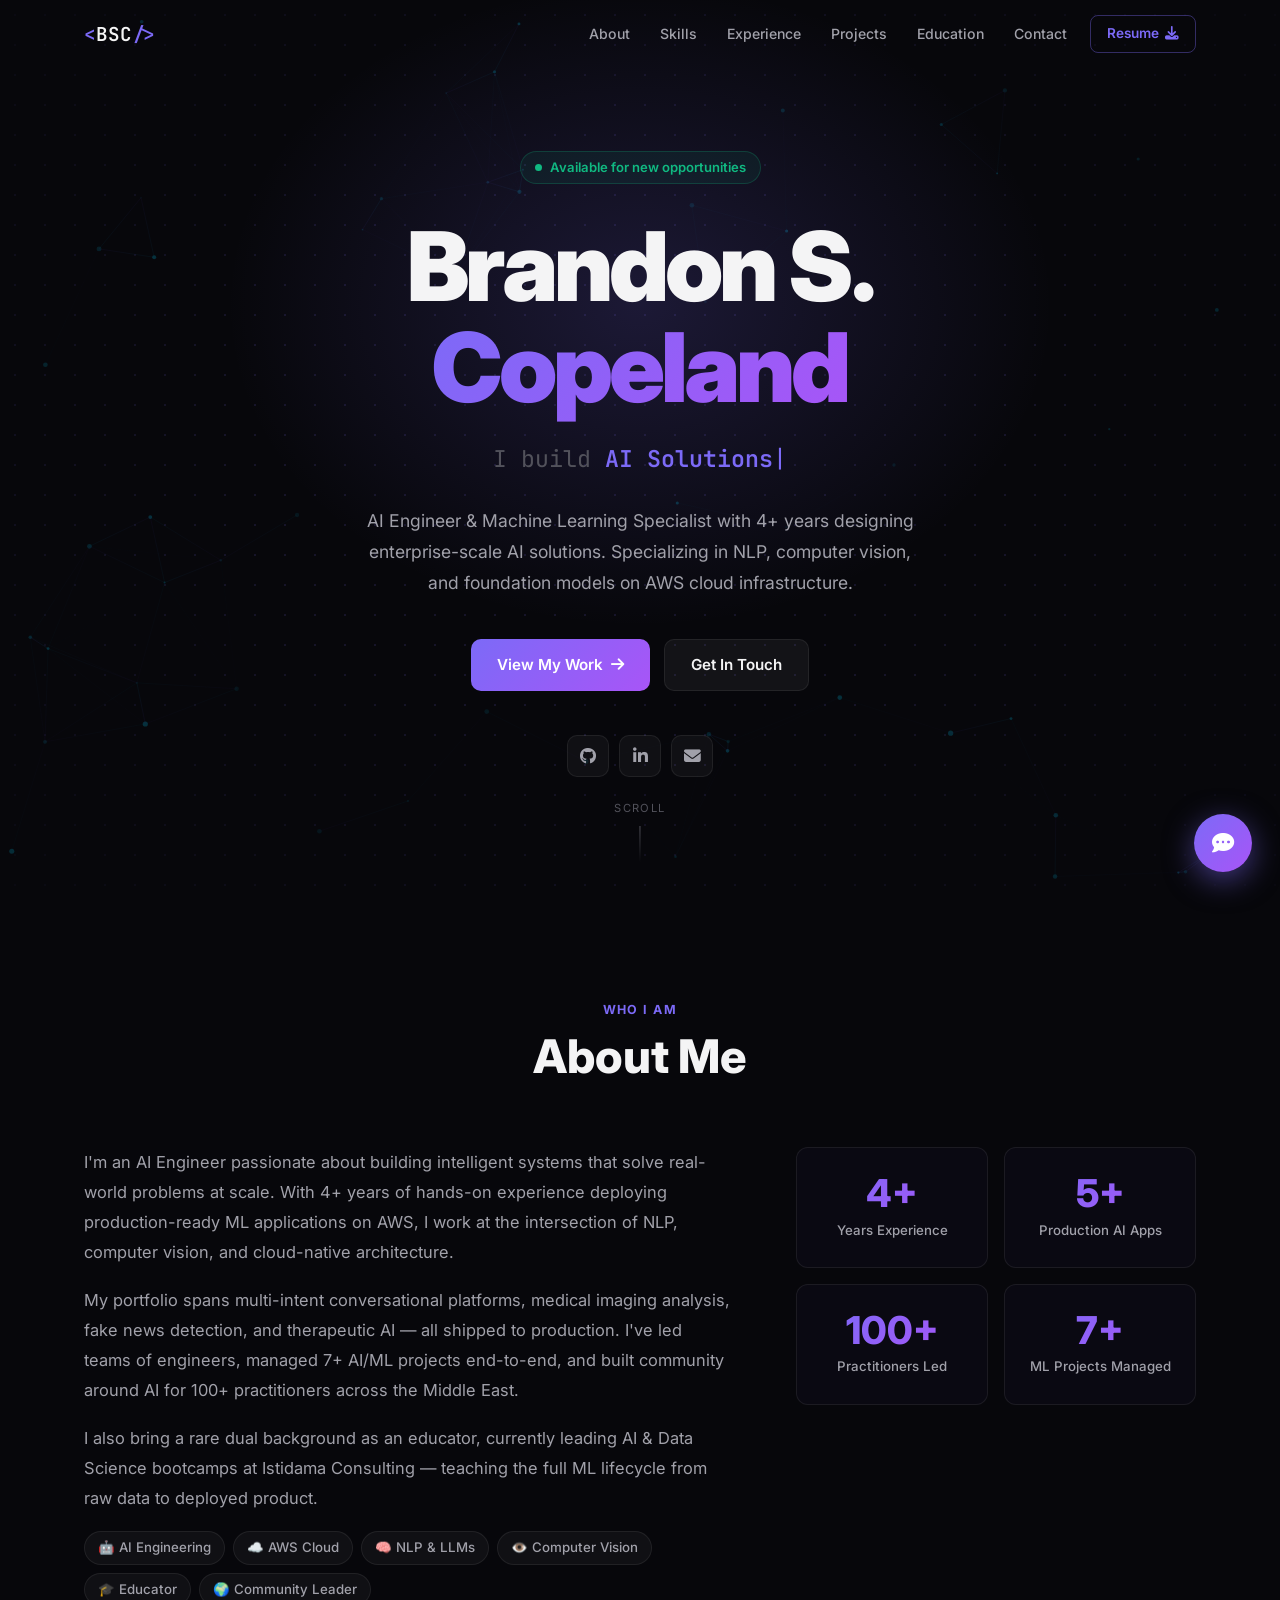
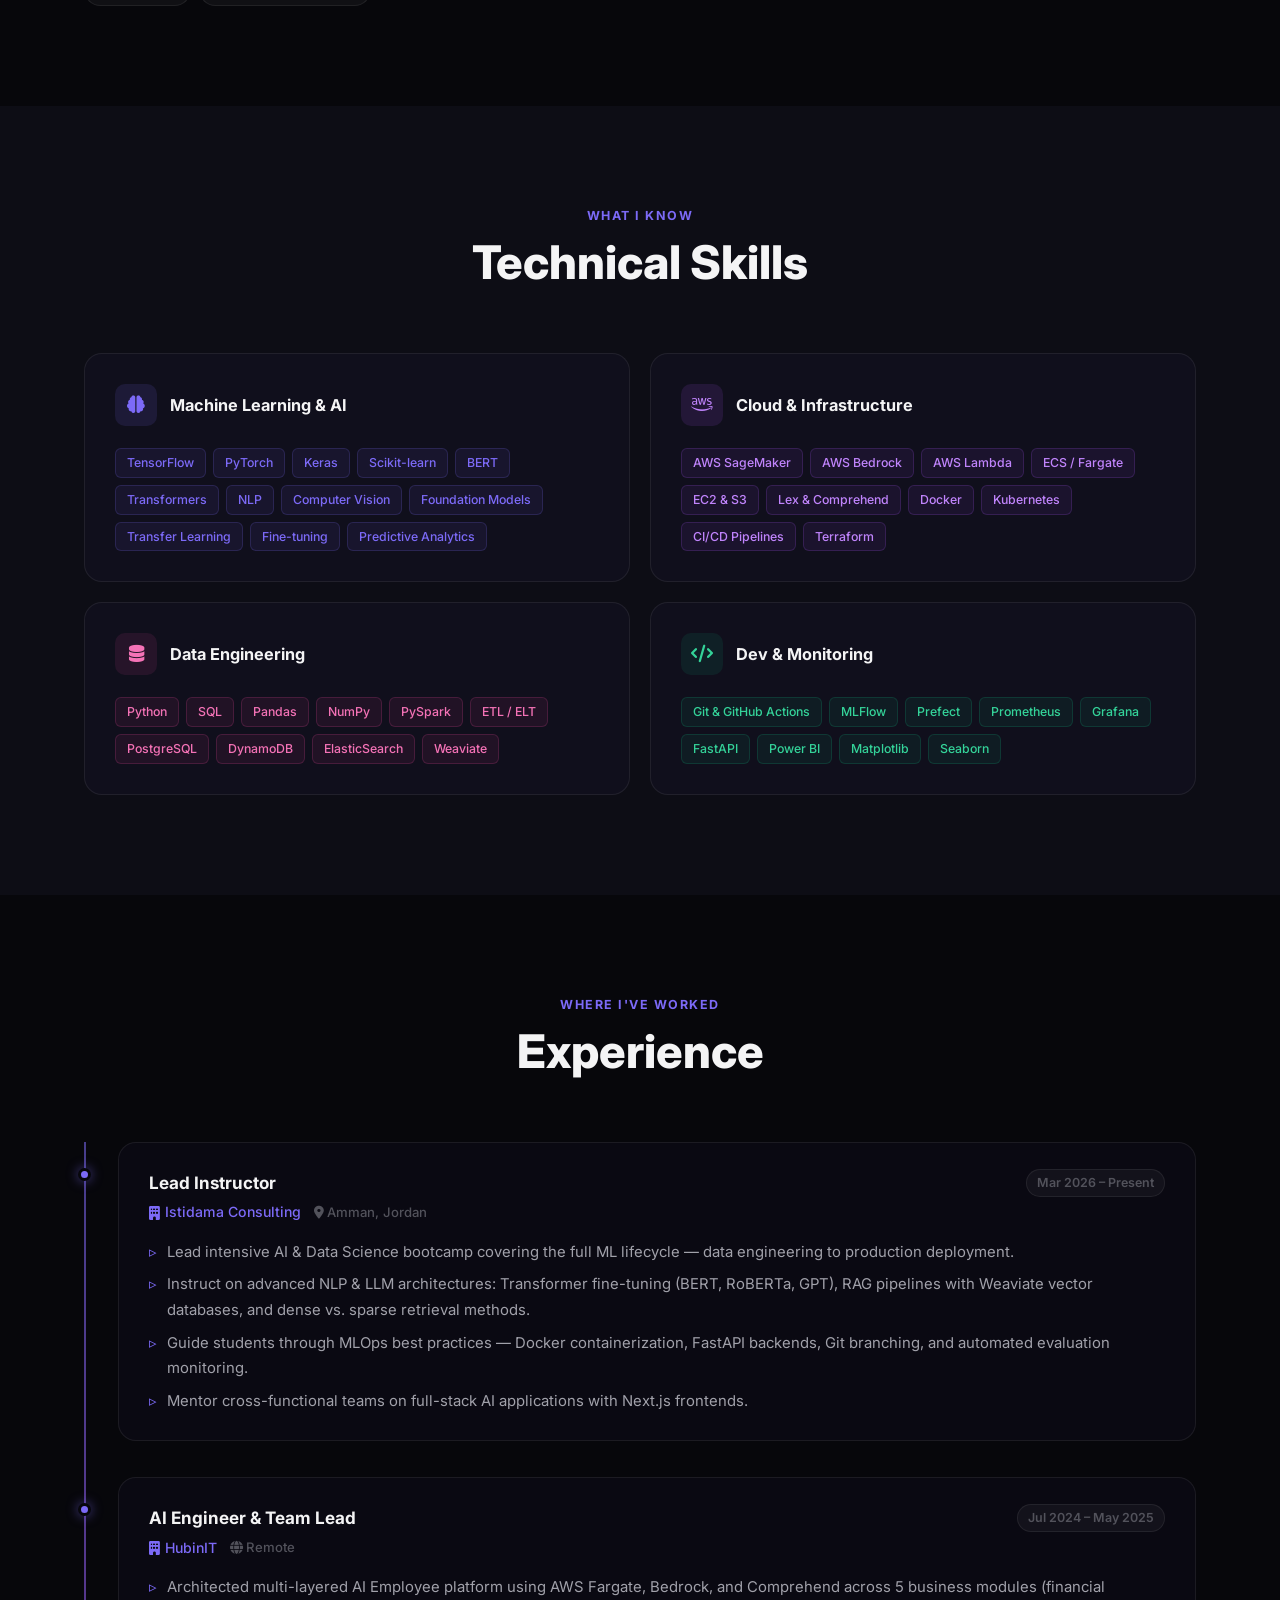
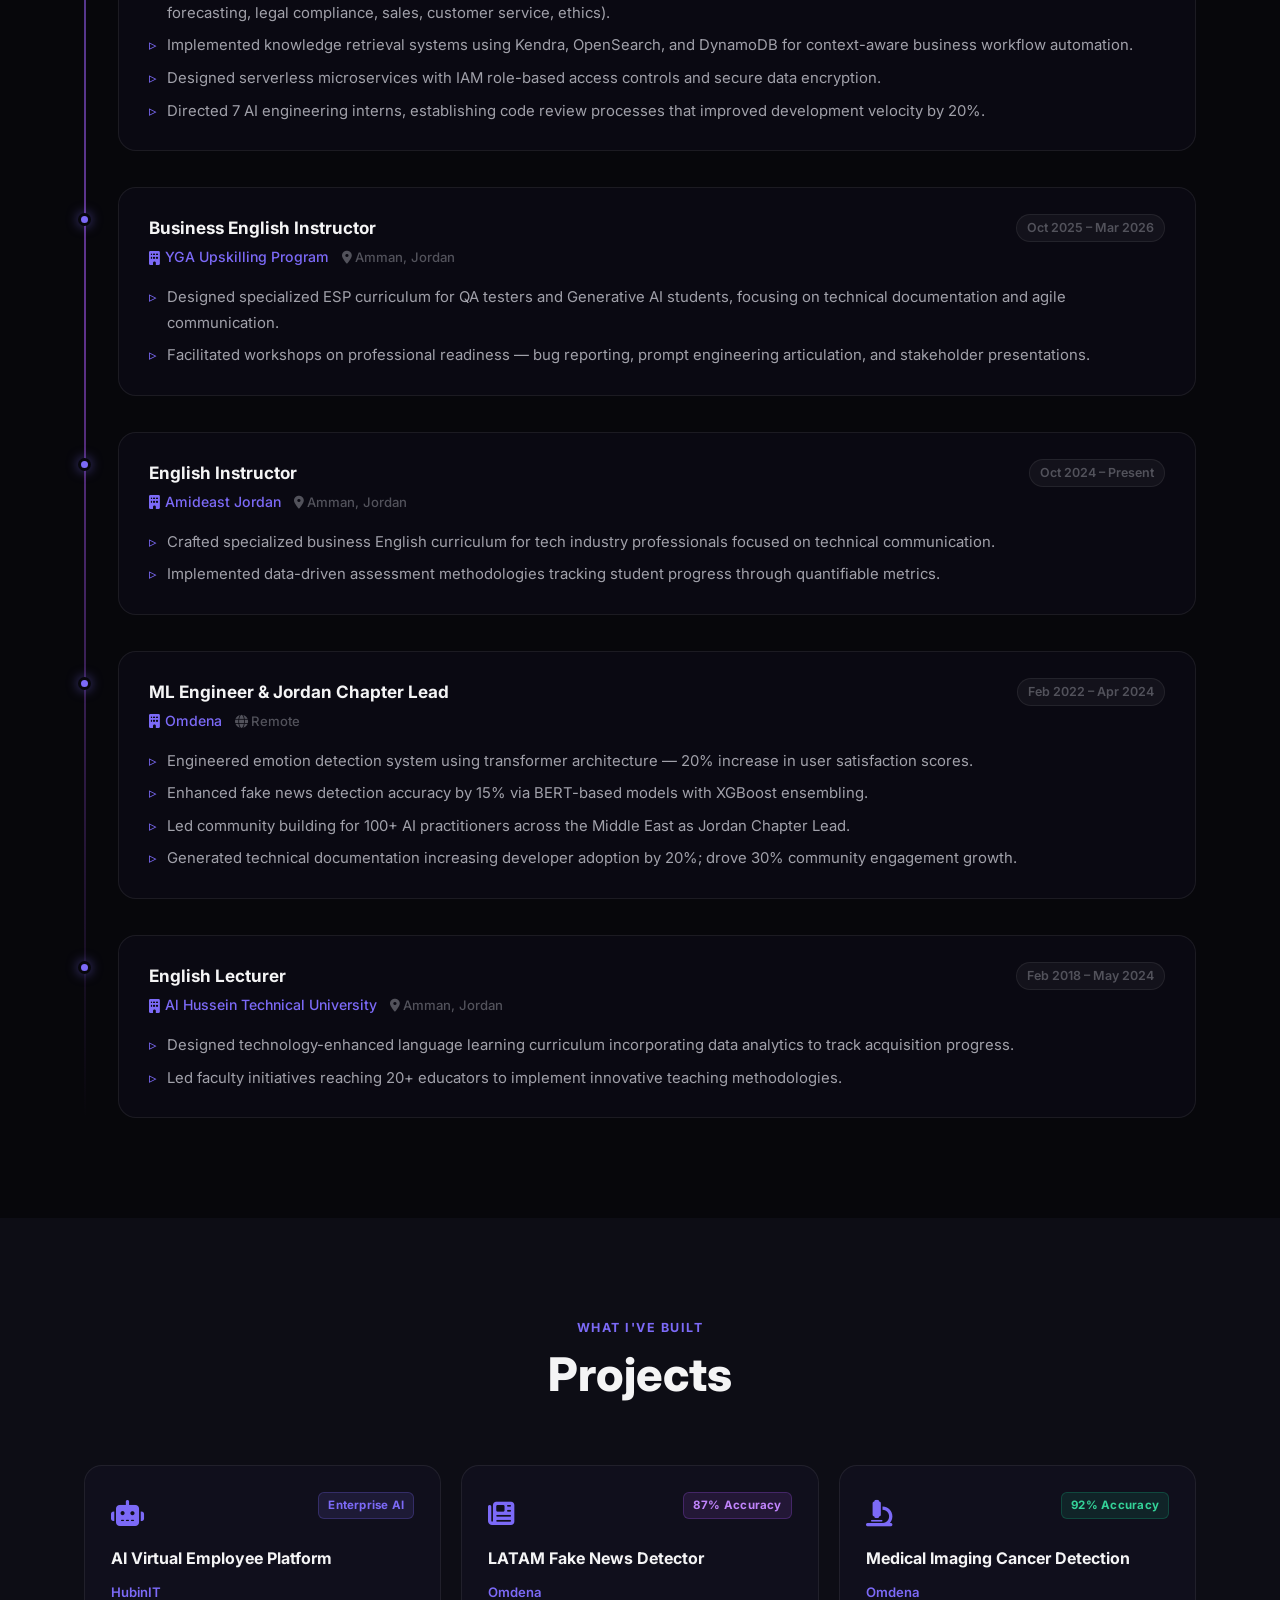
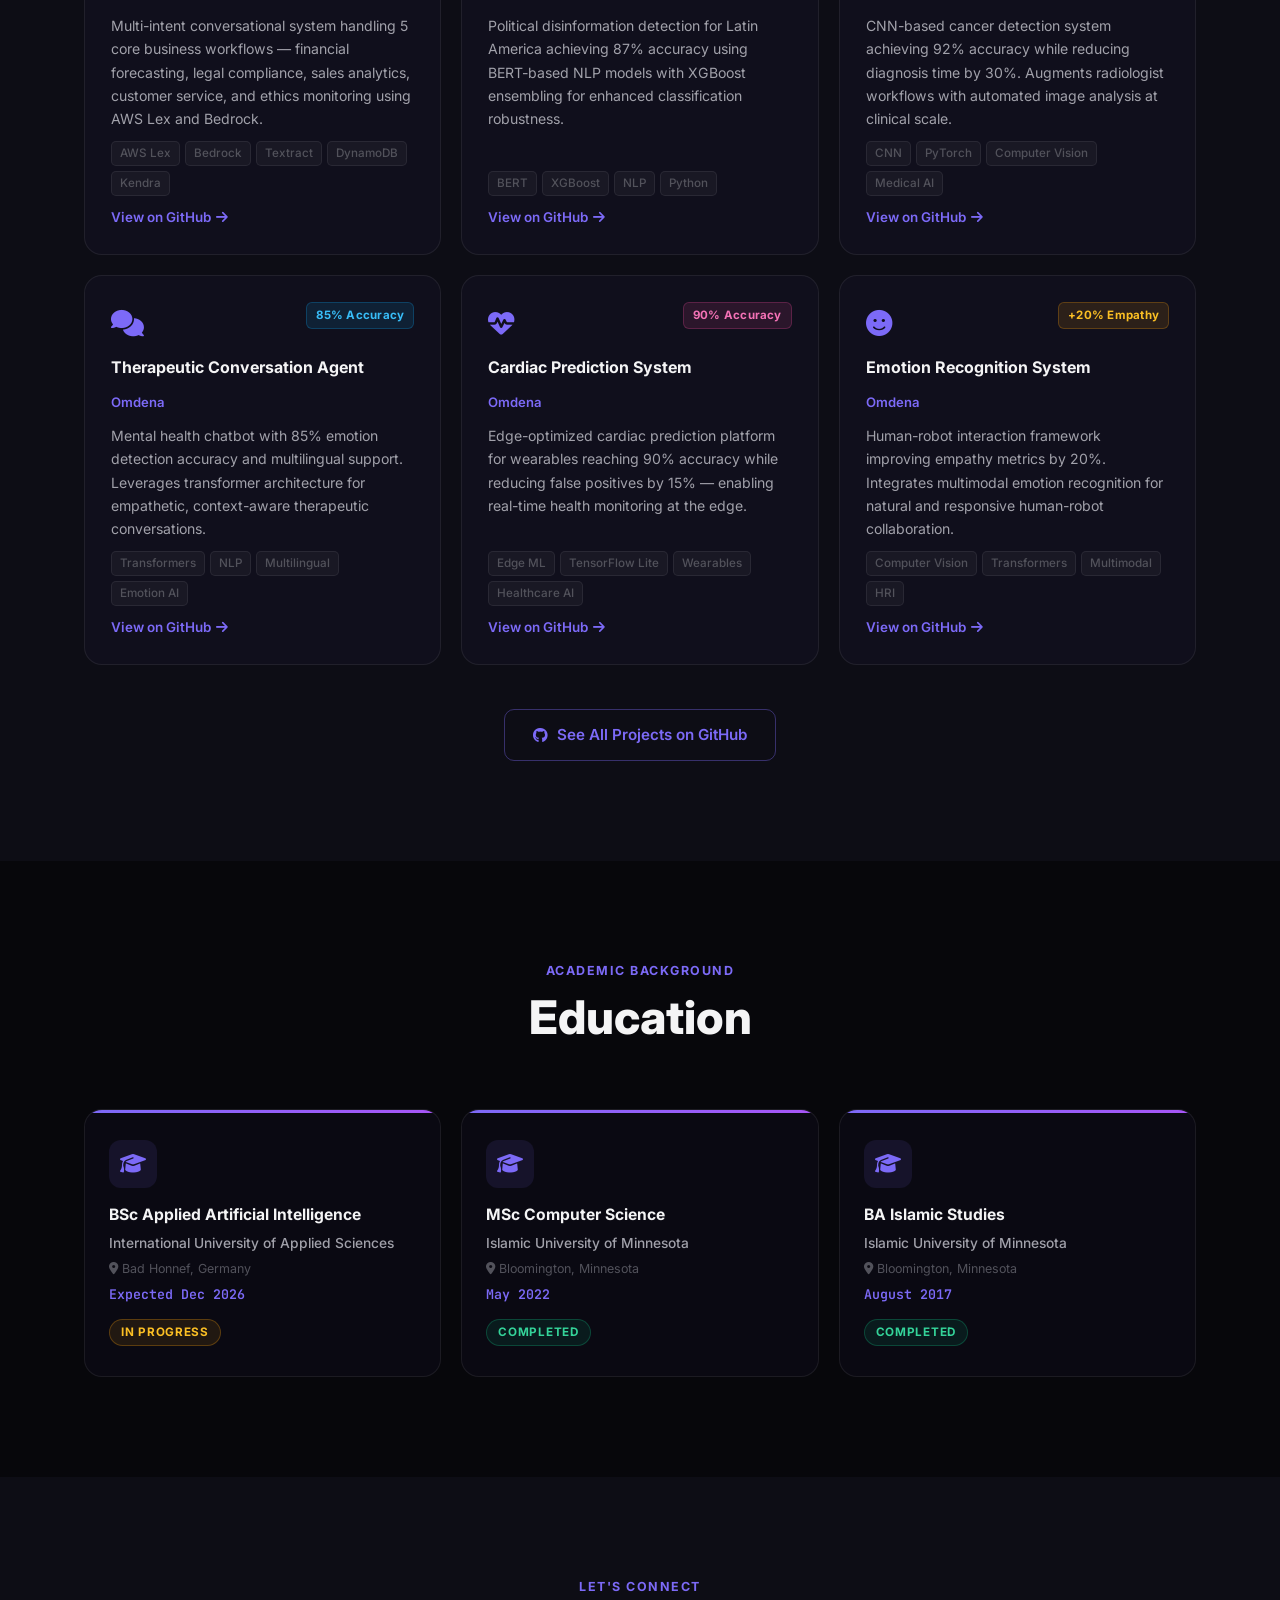
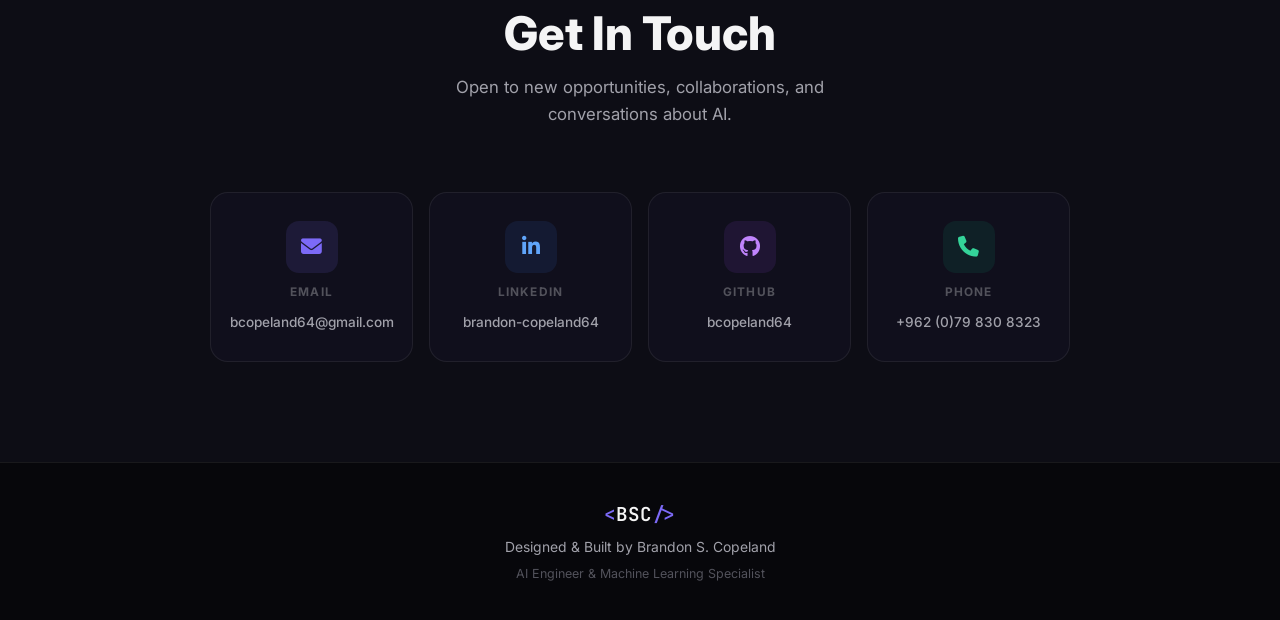
==== commit 6037939a: "Update years of experience from 3+ to 4+ (Omdena start Feb 2022) Co-Authored-By: Claude Sonnet 4.6 <" ====
--- a/index.html
+++ b/index.html
@@ -3,7 +3,7 @@
 <head>
   <meta charset="UTF-8">
   <meta name="viewport" content="width=device-width, initial-scale=1.0">
-  <meta name="description" content="Brandon S. Copeland — AI Engineer & Machine Learning Specialist with 3+ years building enterprise-scale AI on AWS.">
+  <meta name="description" content="Brandon S. Copeland — AI Engineer & Machine Learning Specialist with 4+ years building enterprise-scale AI on AWS.">
   <meta name="author" content="Brandon S. Copeland">
   <title>Brandon S. Copeland | AI Engineer</title>
   <link rel="preconnect" href="https://fonts.googleapis.com">
@@ -57,7 +57,7 @@
         <span id="typewriter"></span><span class="cursor">|</span>
       </div>
       <p class="hero-bio">
-        AI Engineer &amp; Machine Learning Specialist with 3+ years designing enterprise-scale AI solutions.
+        AI Engineer &amp; Machine Learning Specialist with 4+ years designing enterprise-scale AI solutions.
         Specializing in NLP, computer vision, and foundation models on AWS cloud infrastructure.
       </p>
       <div class="hero-actions">
@@ -93,7 +93,7 @@
         <div class="about-text reveal">
           <p>
             I'm an AI Engineer passionate about building intelligent systems that solve real-world problems at scale.
-            With 3+ years of hands-on experience deploying production-ready ML applications on AWS, I work at the
+            With 4+ years of hands-on experience deploying production-ready ML applications on AWS, I work at the
             intersection of NLP, computer vision, and cloud-native architecture.
           </p>
           <p>
@@ -116,7 +116,7 @@
         </div>
         <div class="stats-grid reveal">
           <div class="stat-card">
-            <div class="stat-num" data-target="3" data-suffix="+">3+</div>
+            <div class="stat-num" data-target="4" data-suffix="+">4+</div>
             <div class="stat-lbl">Years Experience</div>
           </div>
           <div class="stat-card">
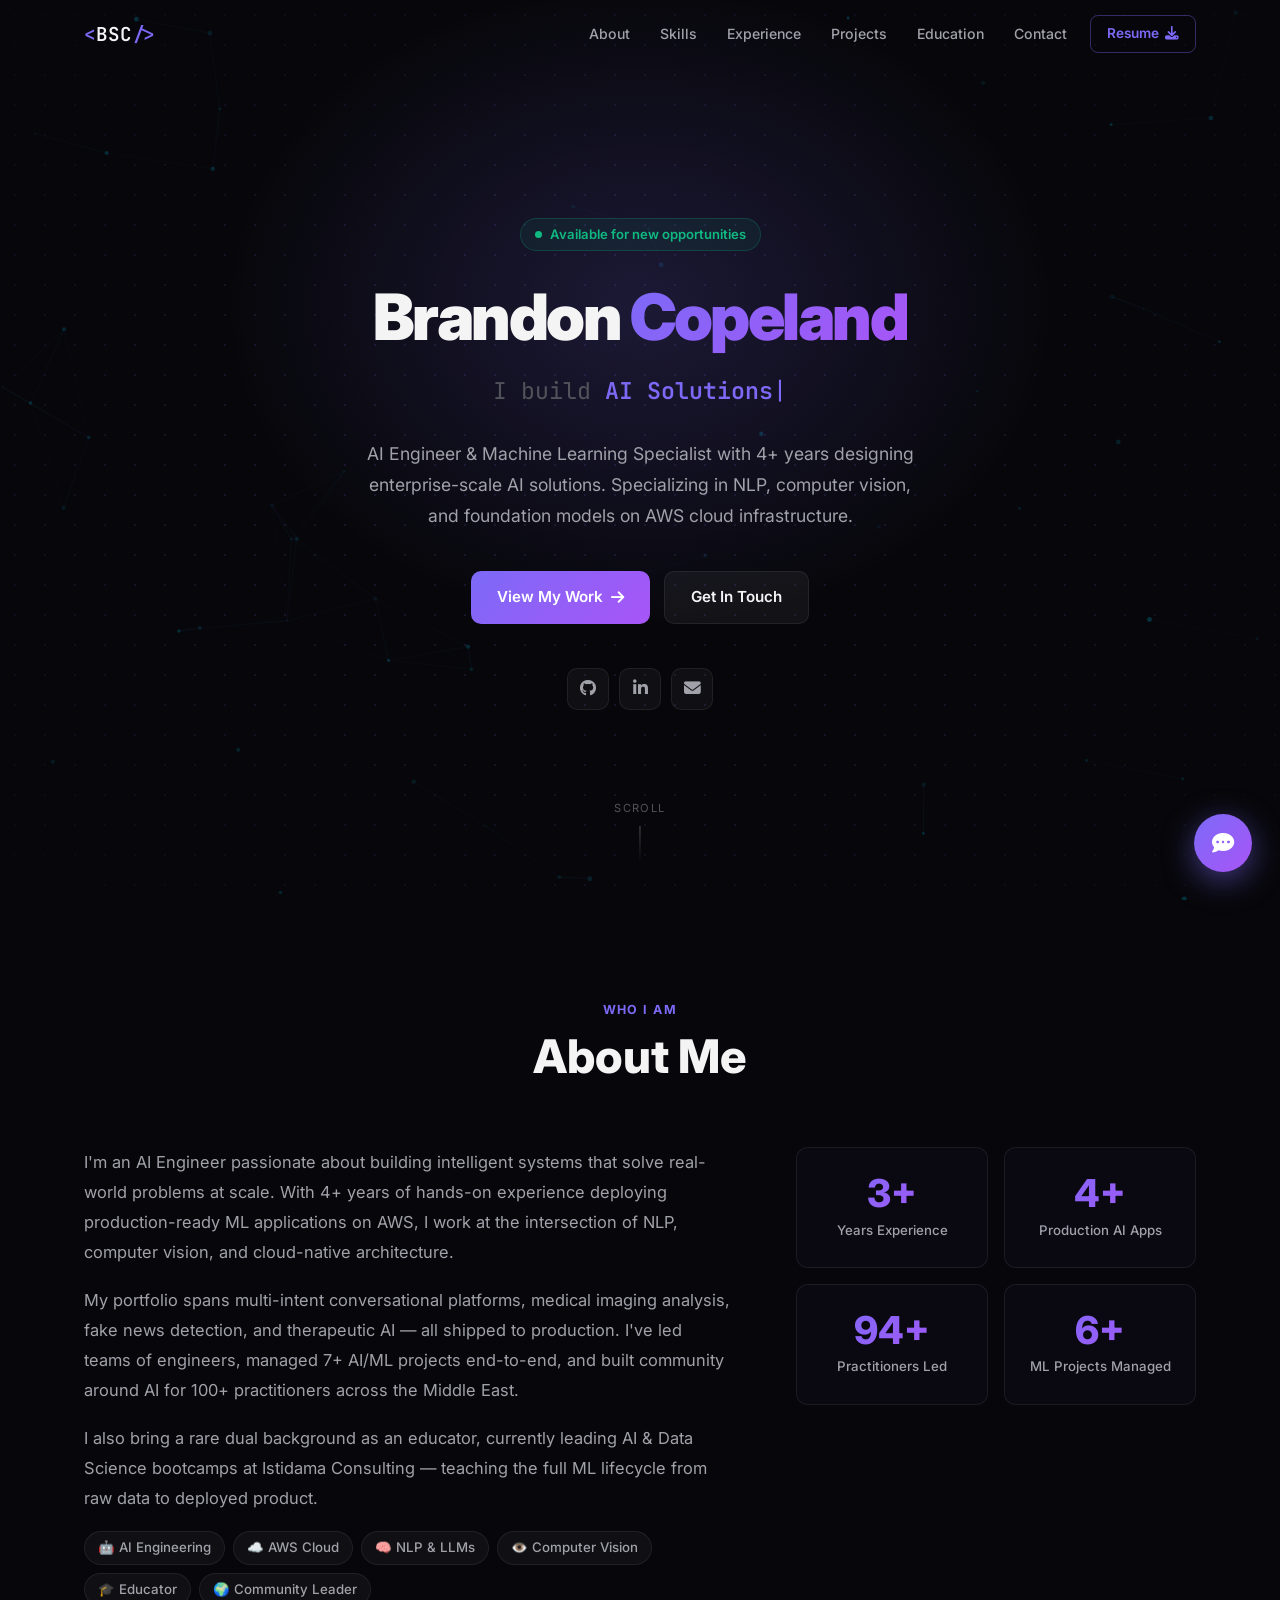
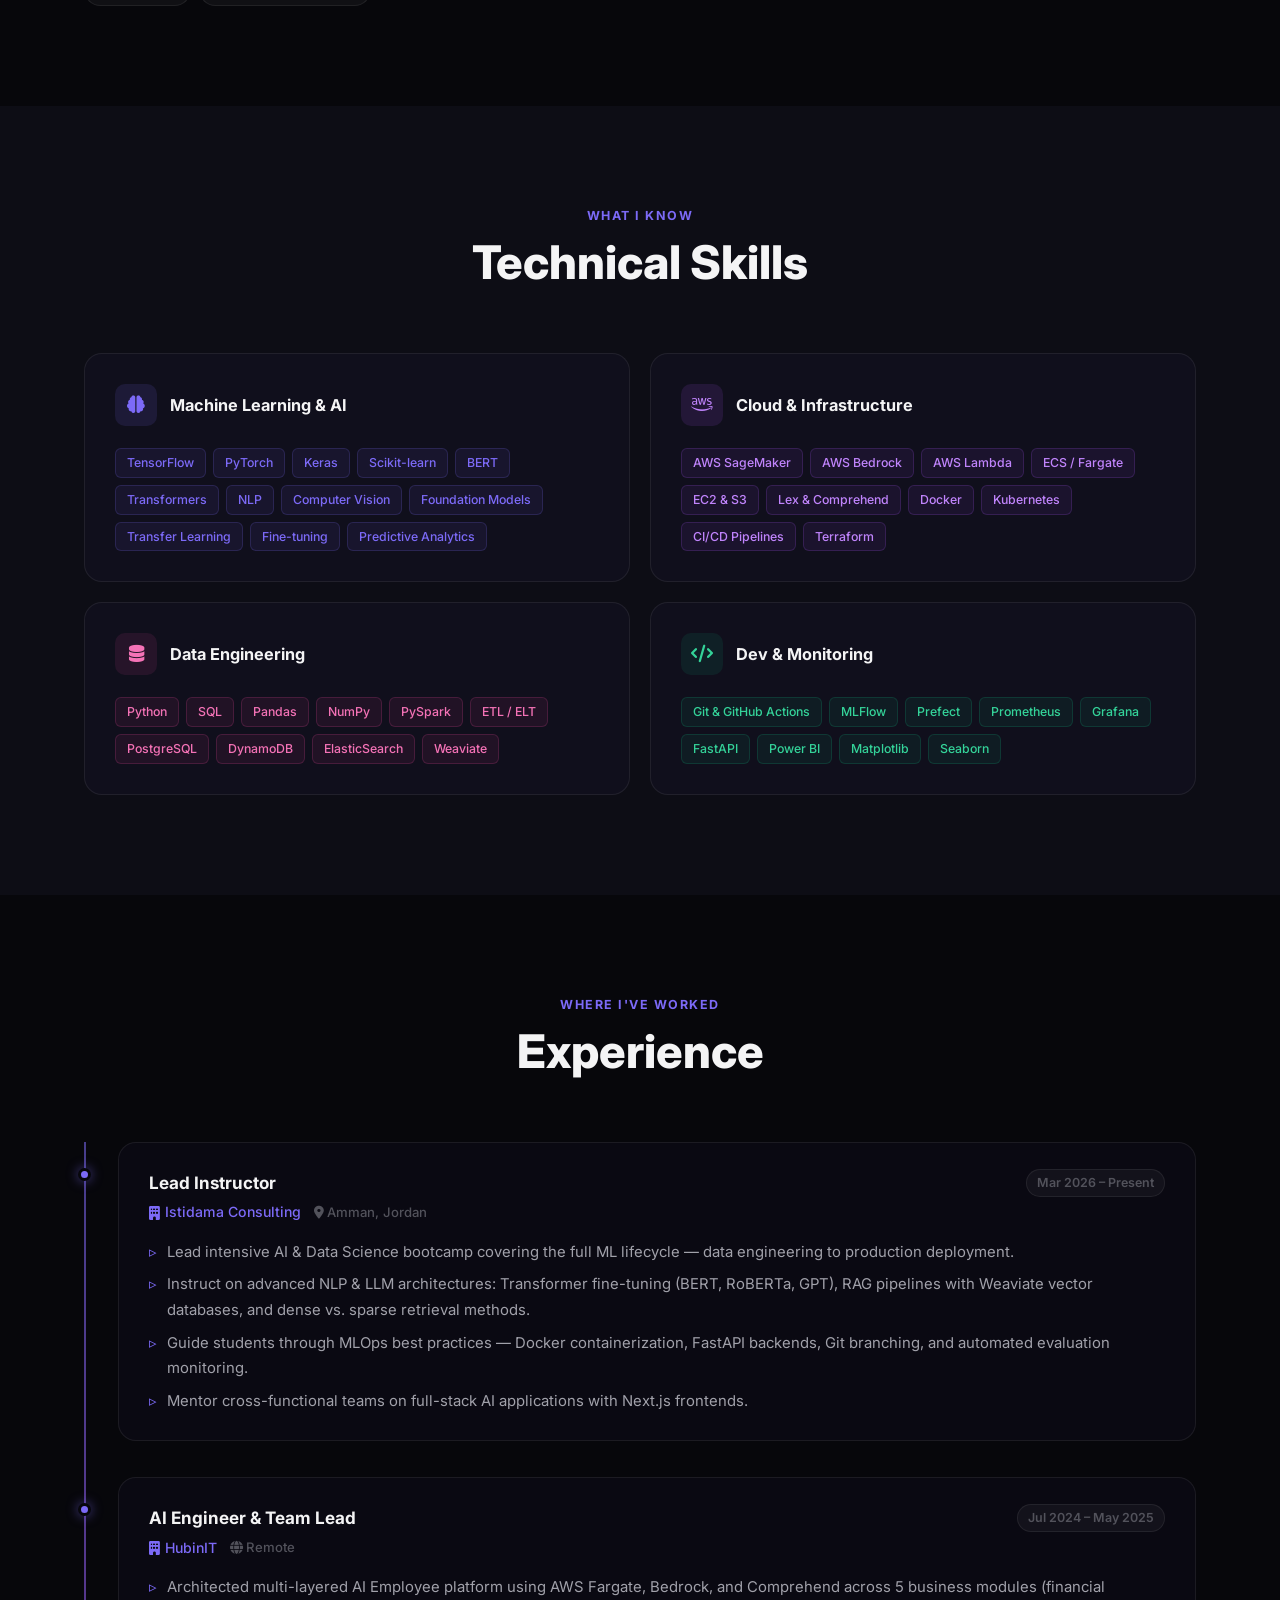
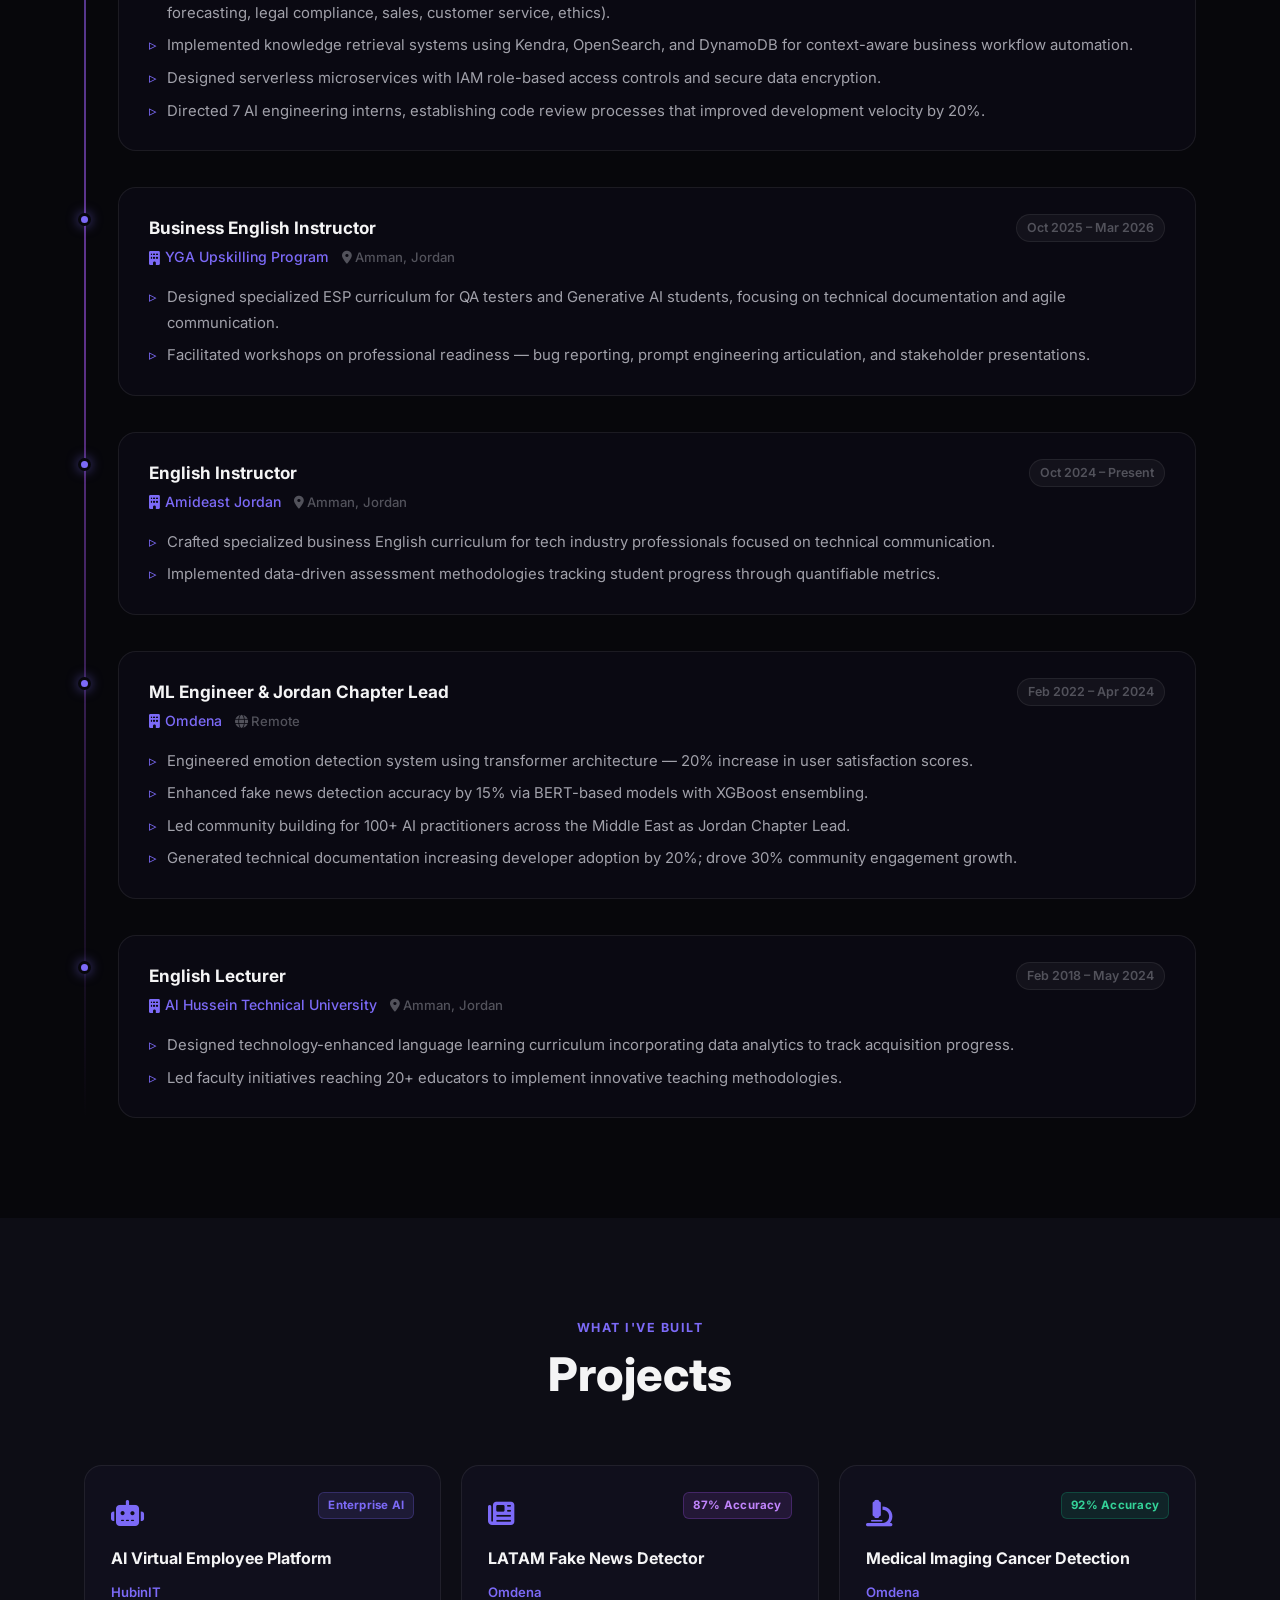
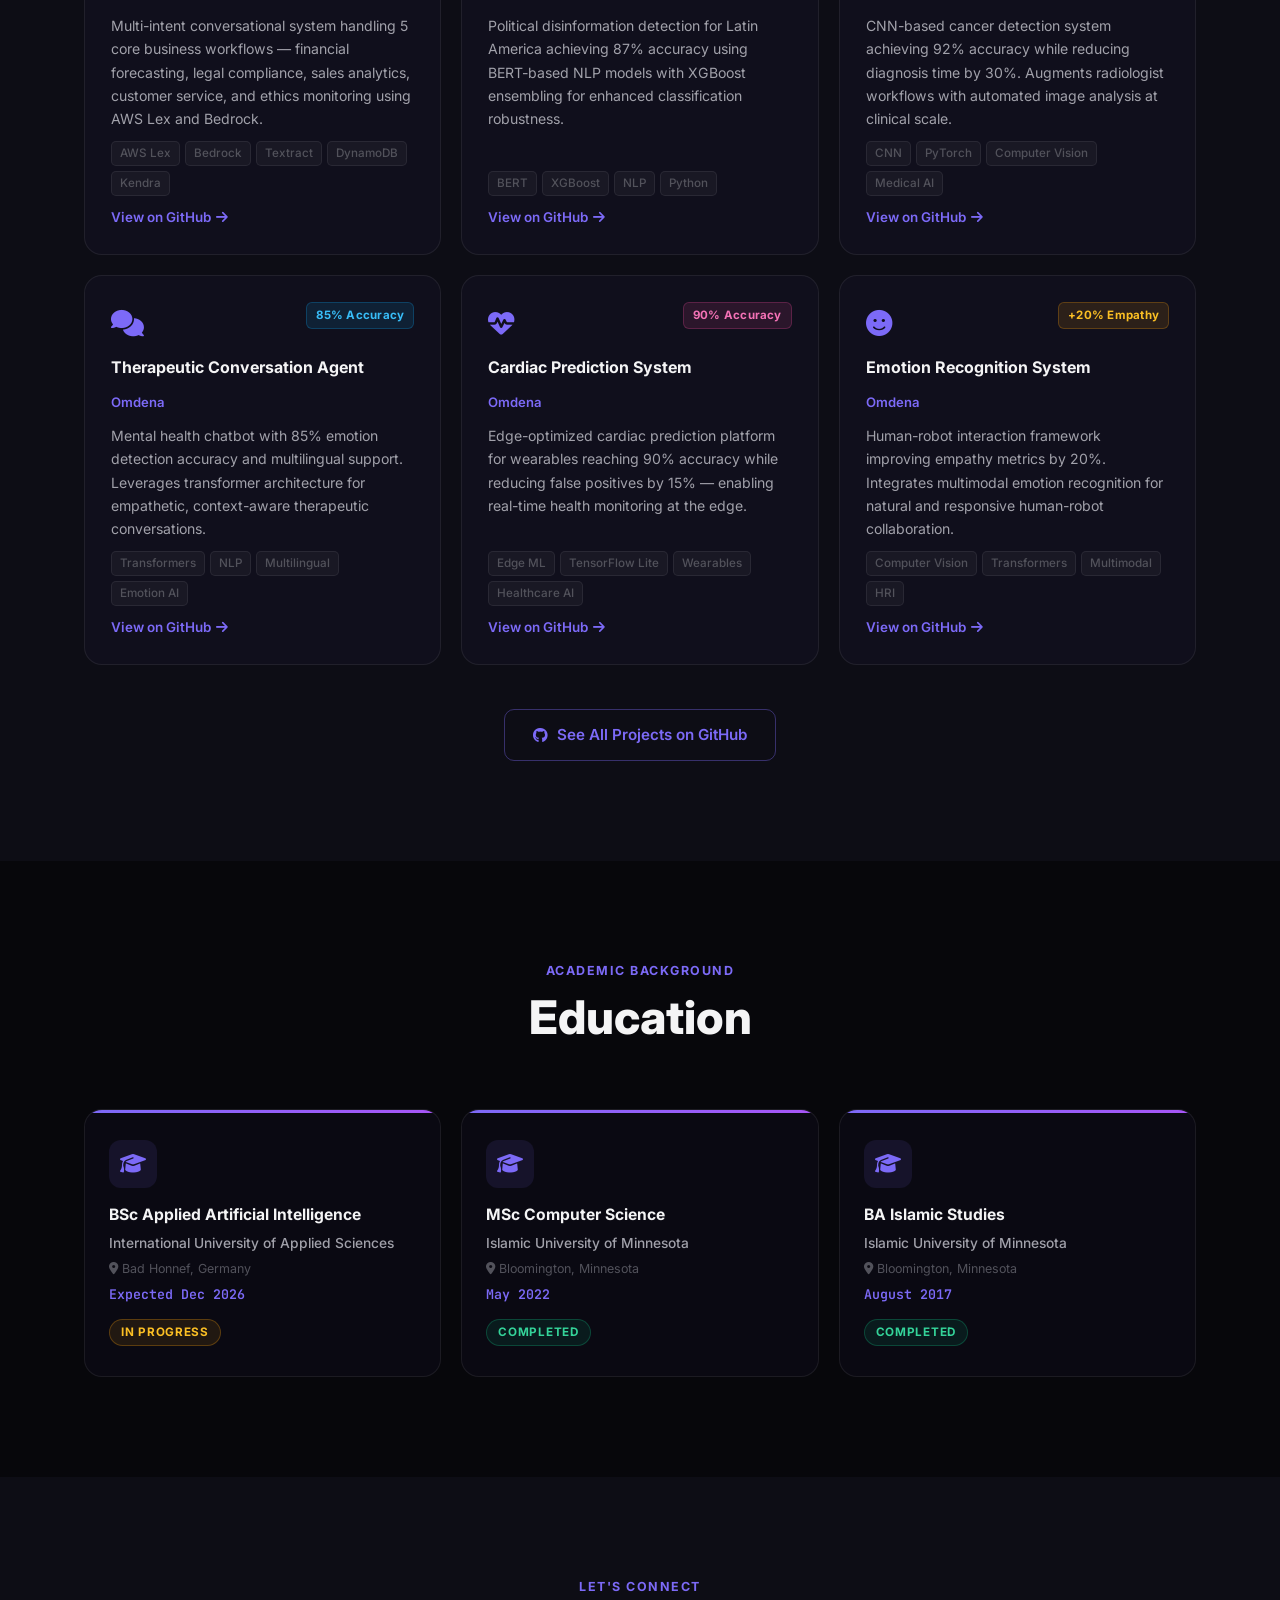
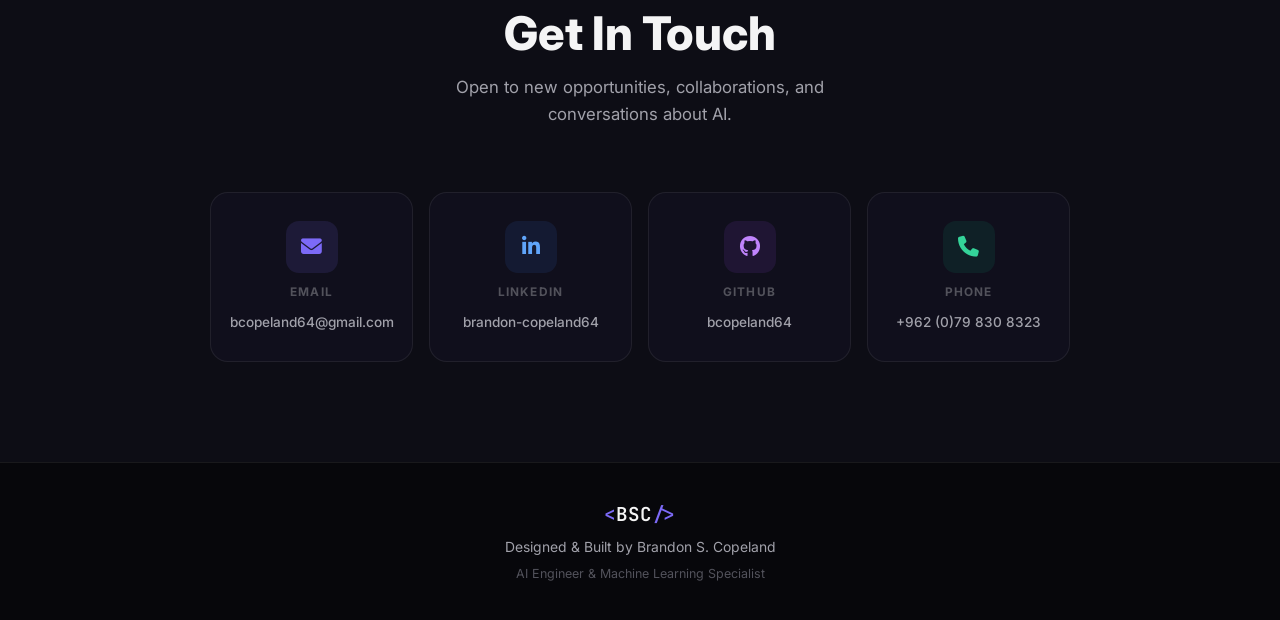
==== commit 103e4017: "Remove middle initial, reduce hero name size, enforce no-wrap Co-Authored-By: Claude Sonnet 4.6 <nor" ====
--- a/index.html
+++ b/index.html
@@ -50,7 +50,7 @@
         Available for new opportunities
       </div>
       <h1 class="hero-name">
-        Brandon S. <span class="gradient-text">Copeland</span>
+        Brandon <span class="gradient-text">Copeland</span>
       </h1>
       <div class="hero-subtitle">
         <span class="subtitle-dim">I build </span>
--- a/styles.css
+++ b/styles.css
@@ -182,10 +182,10 @@
 }
 
 .hero-name {
-  font-size:clamp(2.8rem,8vw,6rem);
+  font-size:clamp(1.6rem,5vw,4.2rem);
   font-weight:900; line-height:1.05;
   letter-spacing:-0.04em; margin-bottom:22px;
-  max-width:800px;
+  white-space:nowrap;
 }
 
 .hero-subtitle {
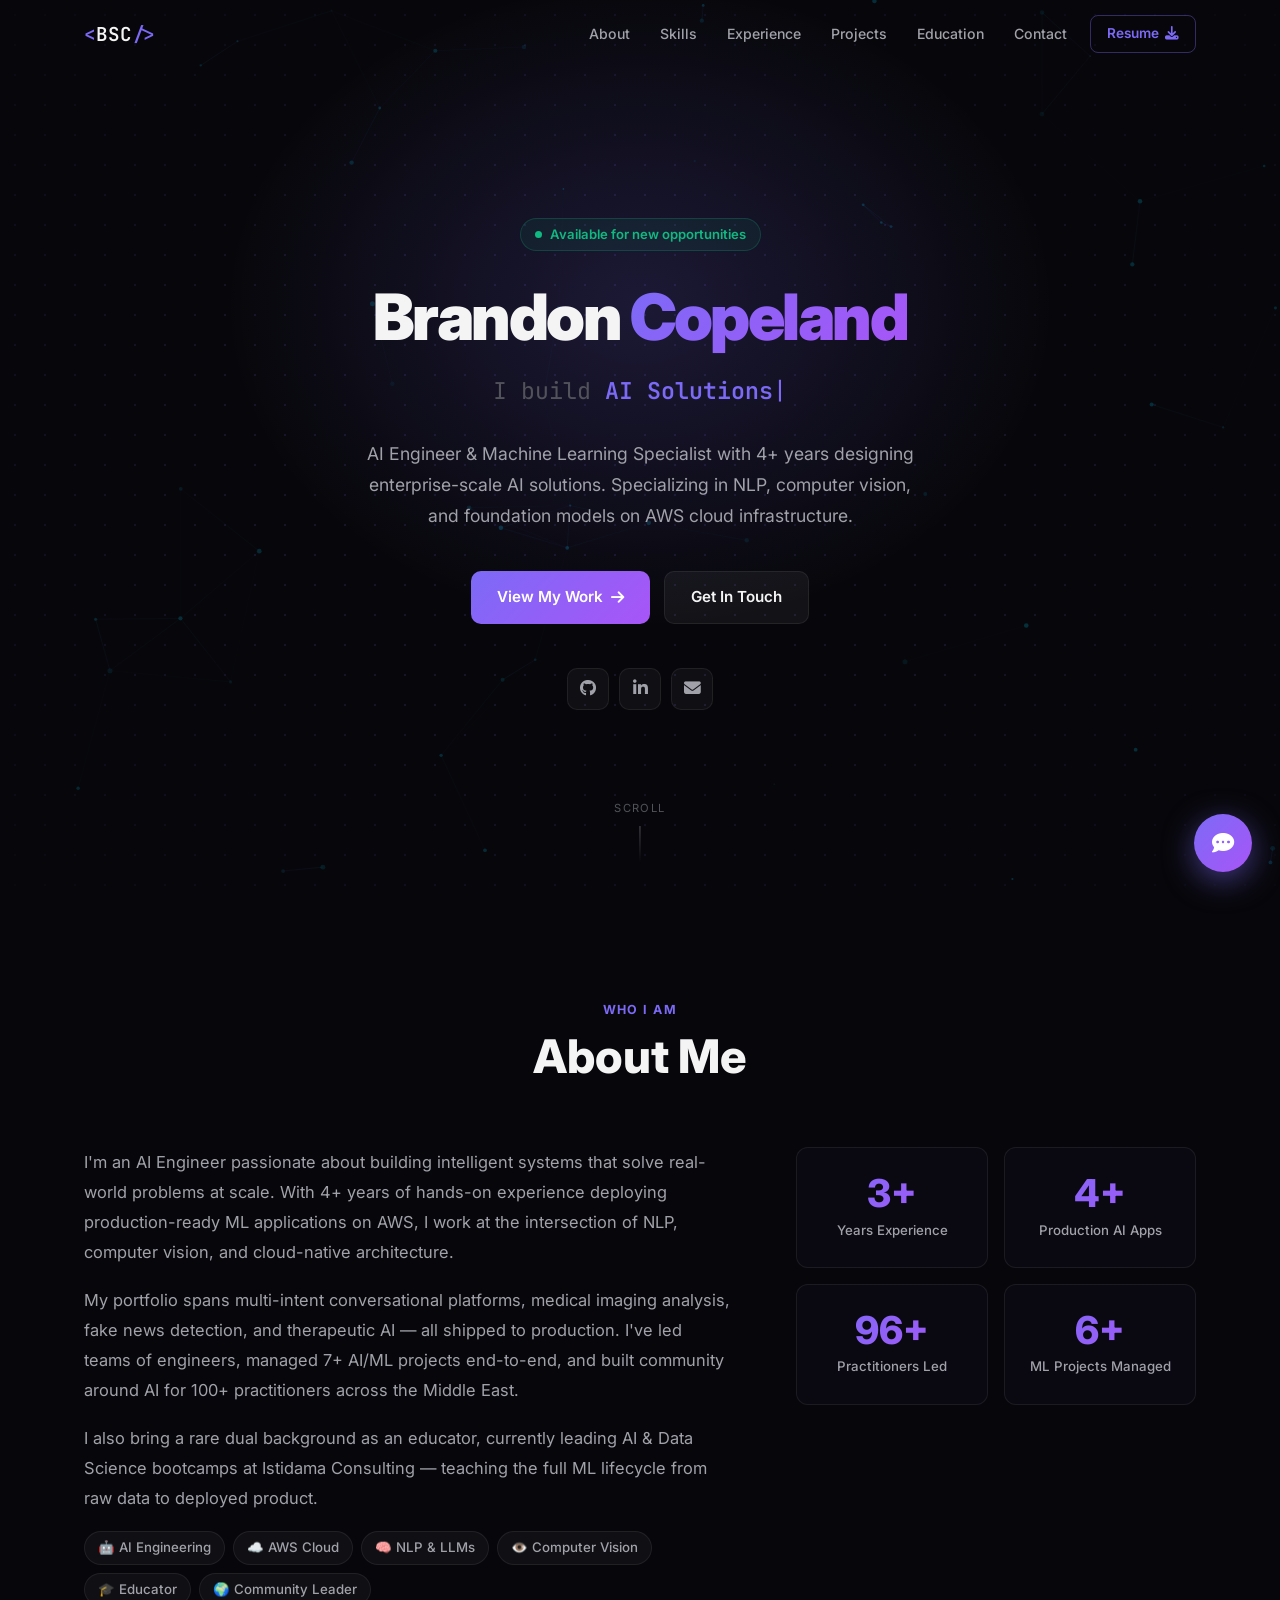
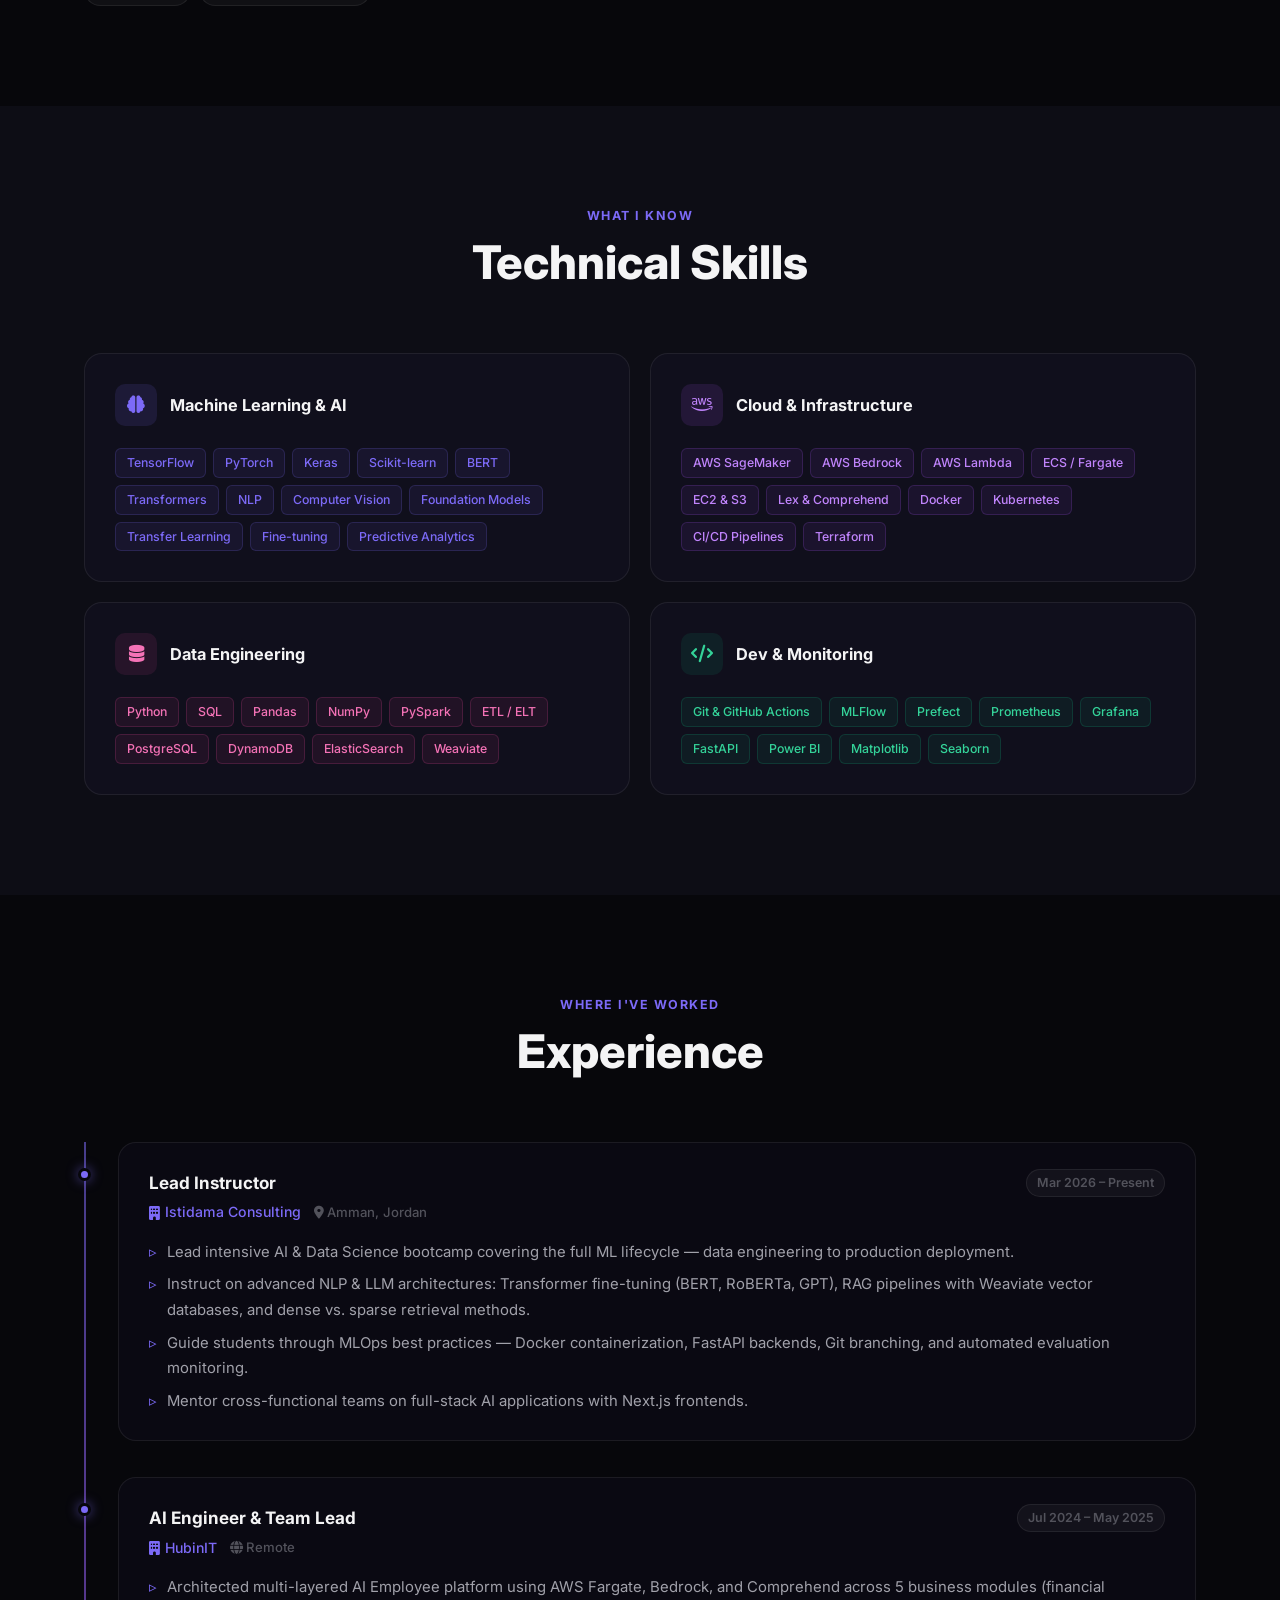
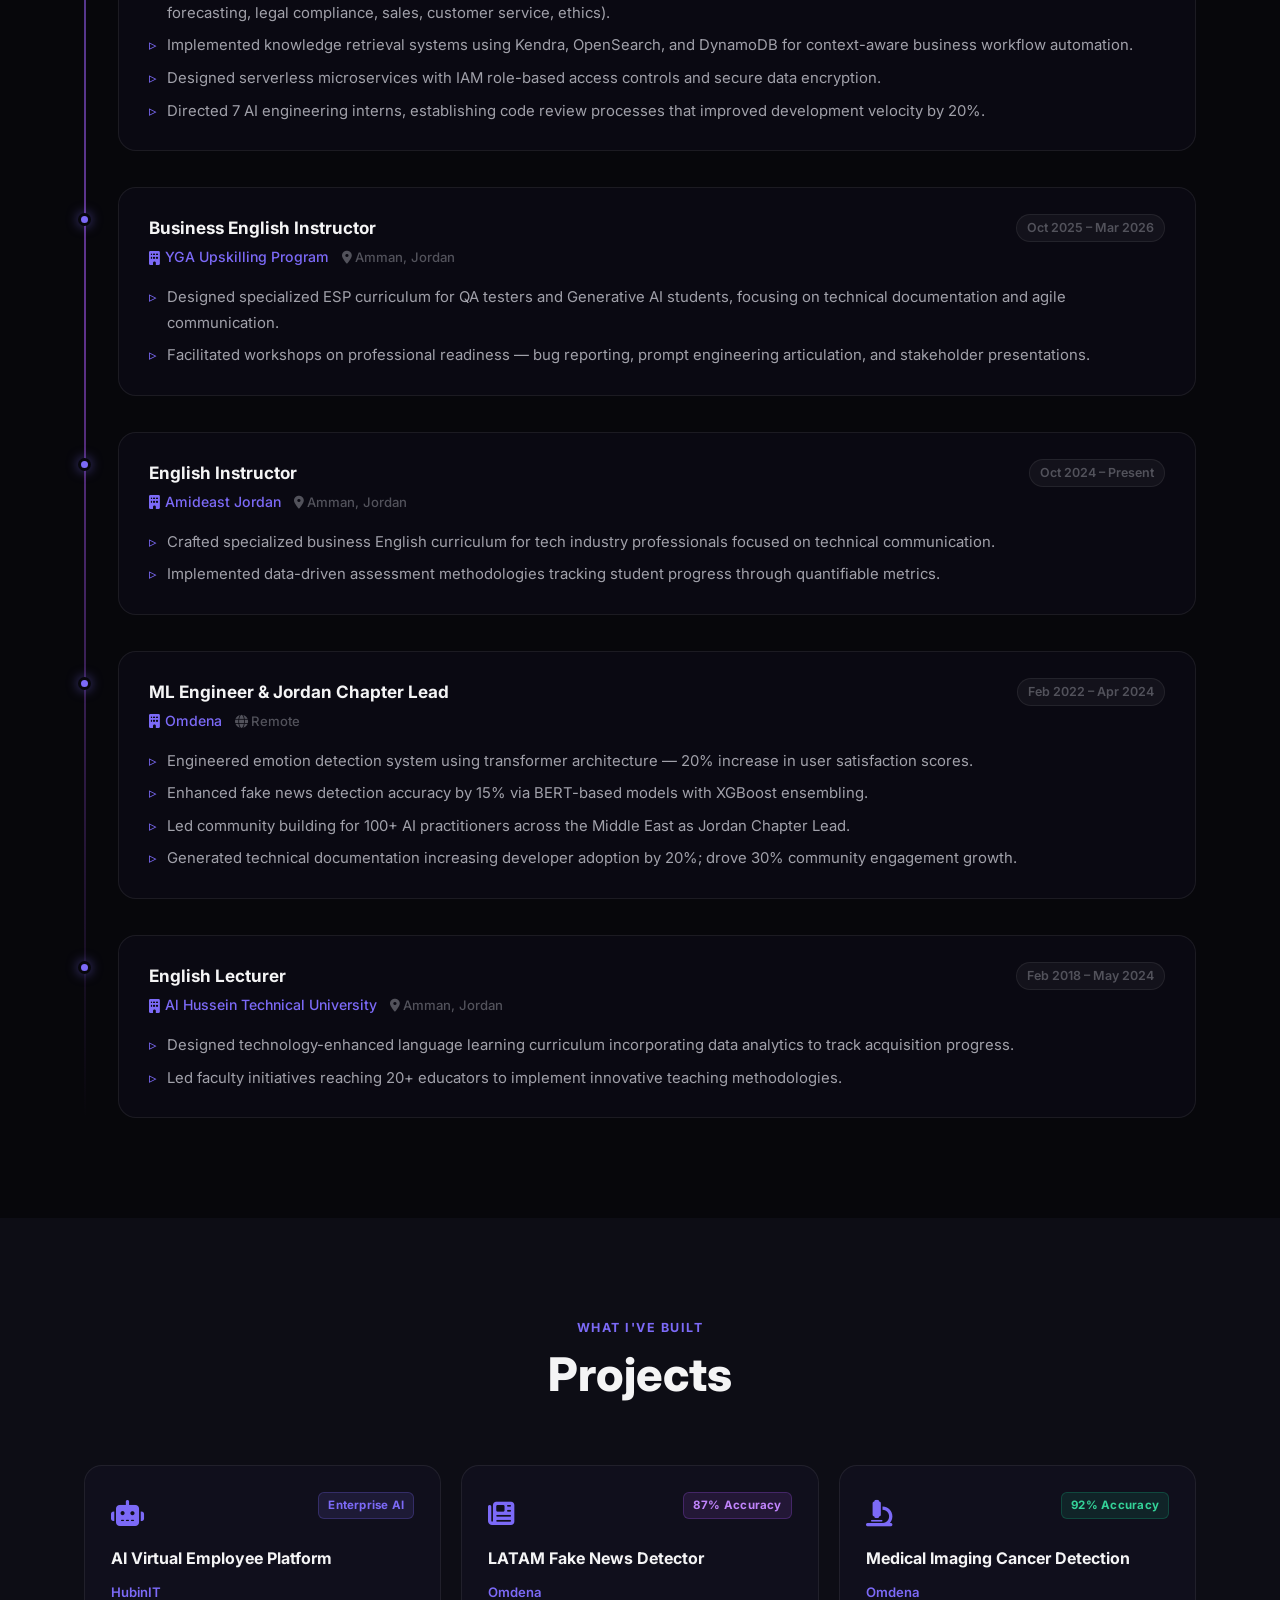
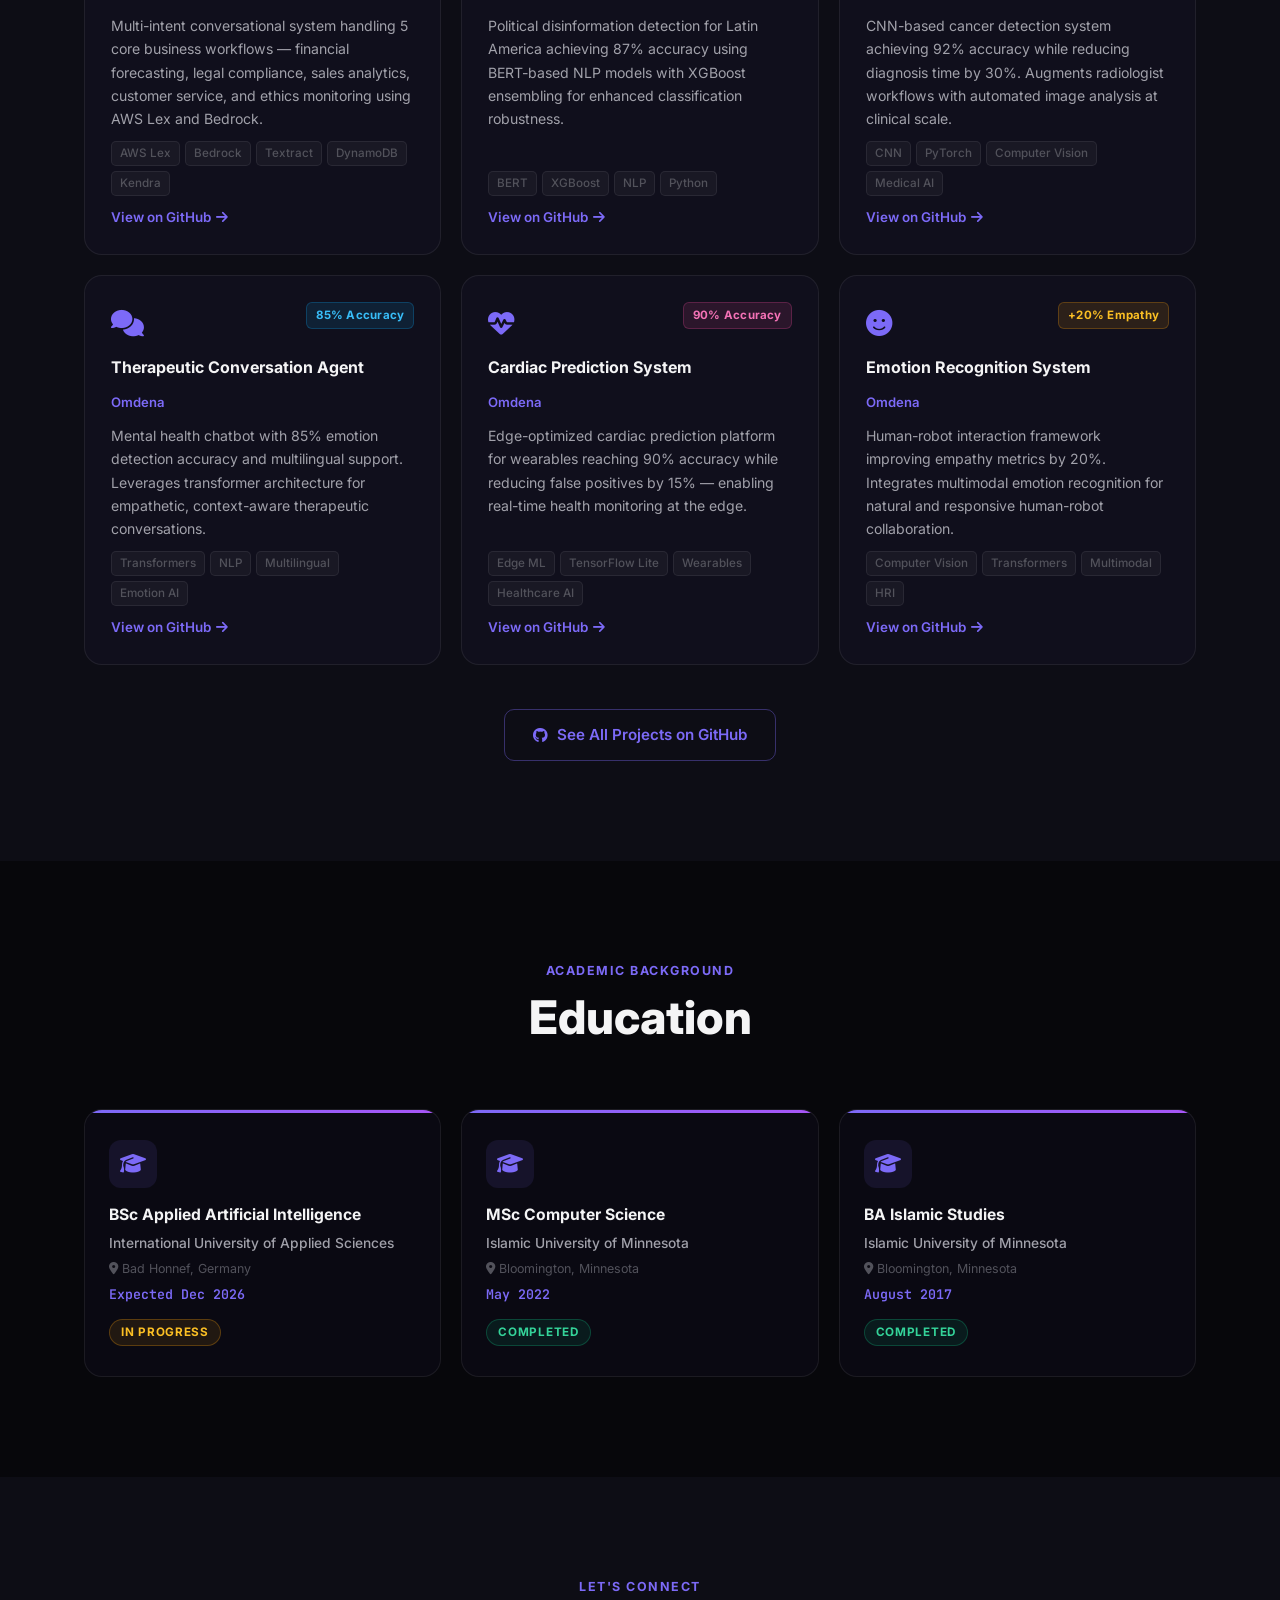
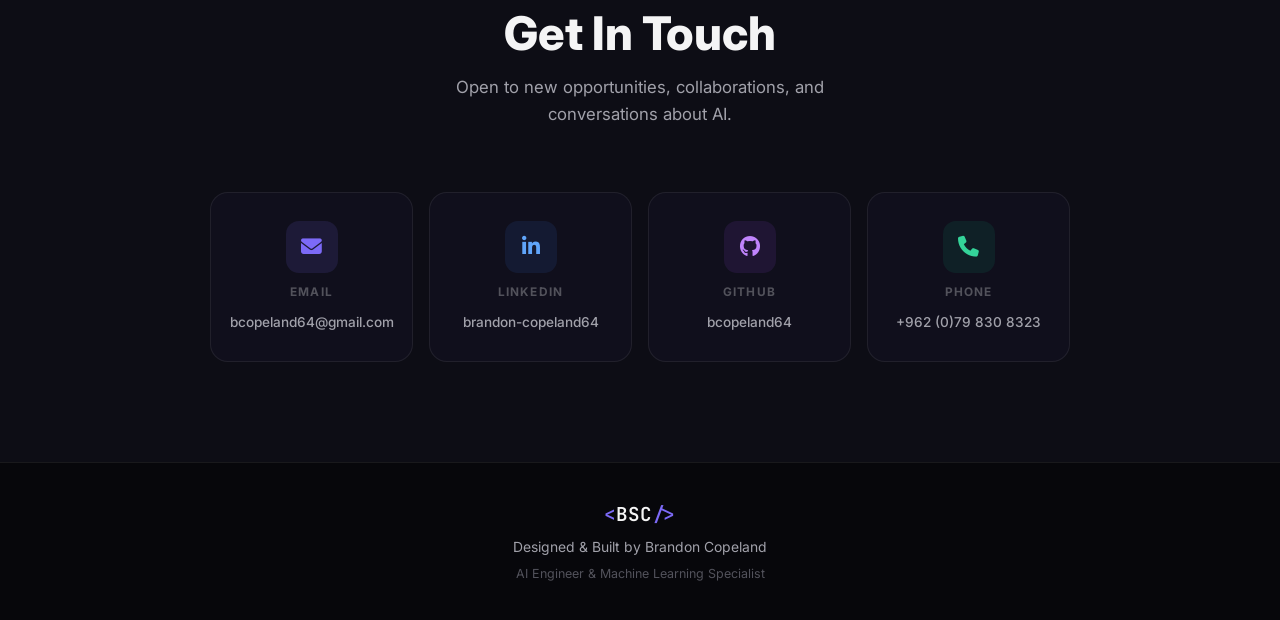
==== commit d1b60bfe: "Remove middle initial from all name instances Co-Authored-By: Claude Sonnet 4.6 <noreply@anthropic.c" ====
--- a/index.html
+++ b/index.html
@@ -3,9 +3,9 @@
 <head>
   <meta charset="UTF-8">
   <meta name="viewport" content="width=device-width, initial-scale=1.0">
-  <meta name="description" content="Brandon S. Copeland — AI Engineer & Machine Learning Specialist with 4+ years building enterprise-scale AI on AWS.">
-  <meta name="author" content="Brandon S. Copeland">
-  <title>Brandon S. Copeland | AI Engineer</title>
+  <meta name="description" content="Brandon Copeland — AI Engineer & Machine Learning Specialist with 4+ years building enterprise-scale AI on AWS.">
+  <meta name="author" content="Brandon Copeland">
+  <title>Brandon Copeland | AI Engineer</title>
   <link rel="preconnect" href="https://fonts.googleapis.com">
   <link rel="preconnect" href="https://fonts.gstatic.com" crossorigin>
   <link href="https://fonts.googleapis.com/css2?family=Inter:wght@300;400;500;600;700;800;900&family=JetBrains+Mono:wght@400;500;600&display=swap" rel="stylesheet">
@@ -572,7 +572,7 @@
       <a href="#home" class="nav-logo">
         <span class="bracket">&lt;</span>BSC<span class="bracket">/&gt;</span>
       </a>
-      <p class="footer-copy">Designed &amp; Built by Brandon S. Copeland</p>
+      <p class="footer-copy">Designed &amp; Built by Brandon Copeland</p>
       <p class="footer-sub">AI Engineer &amp; Machine Learning Specialist</p>
     </div>
   </footer>
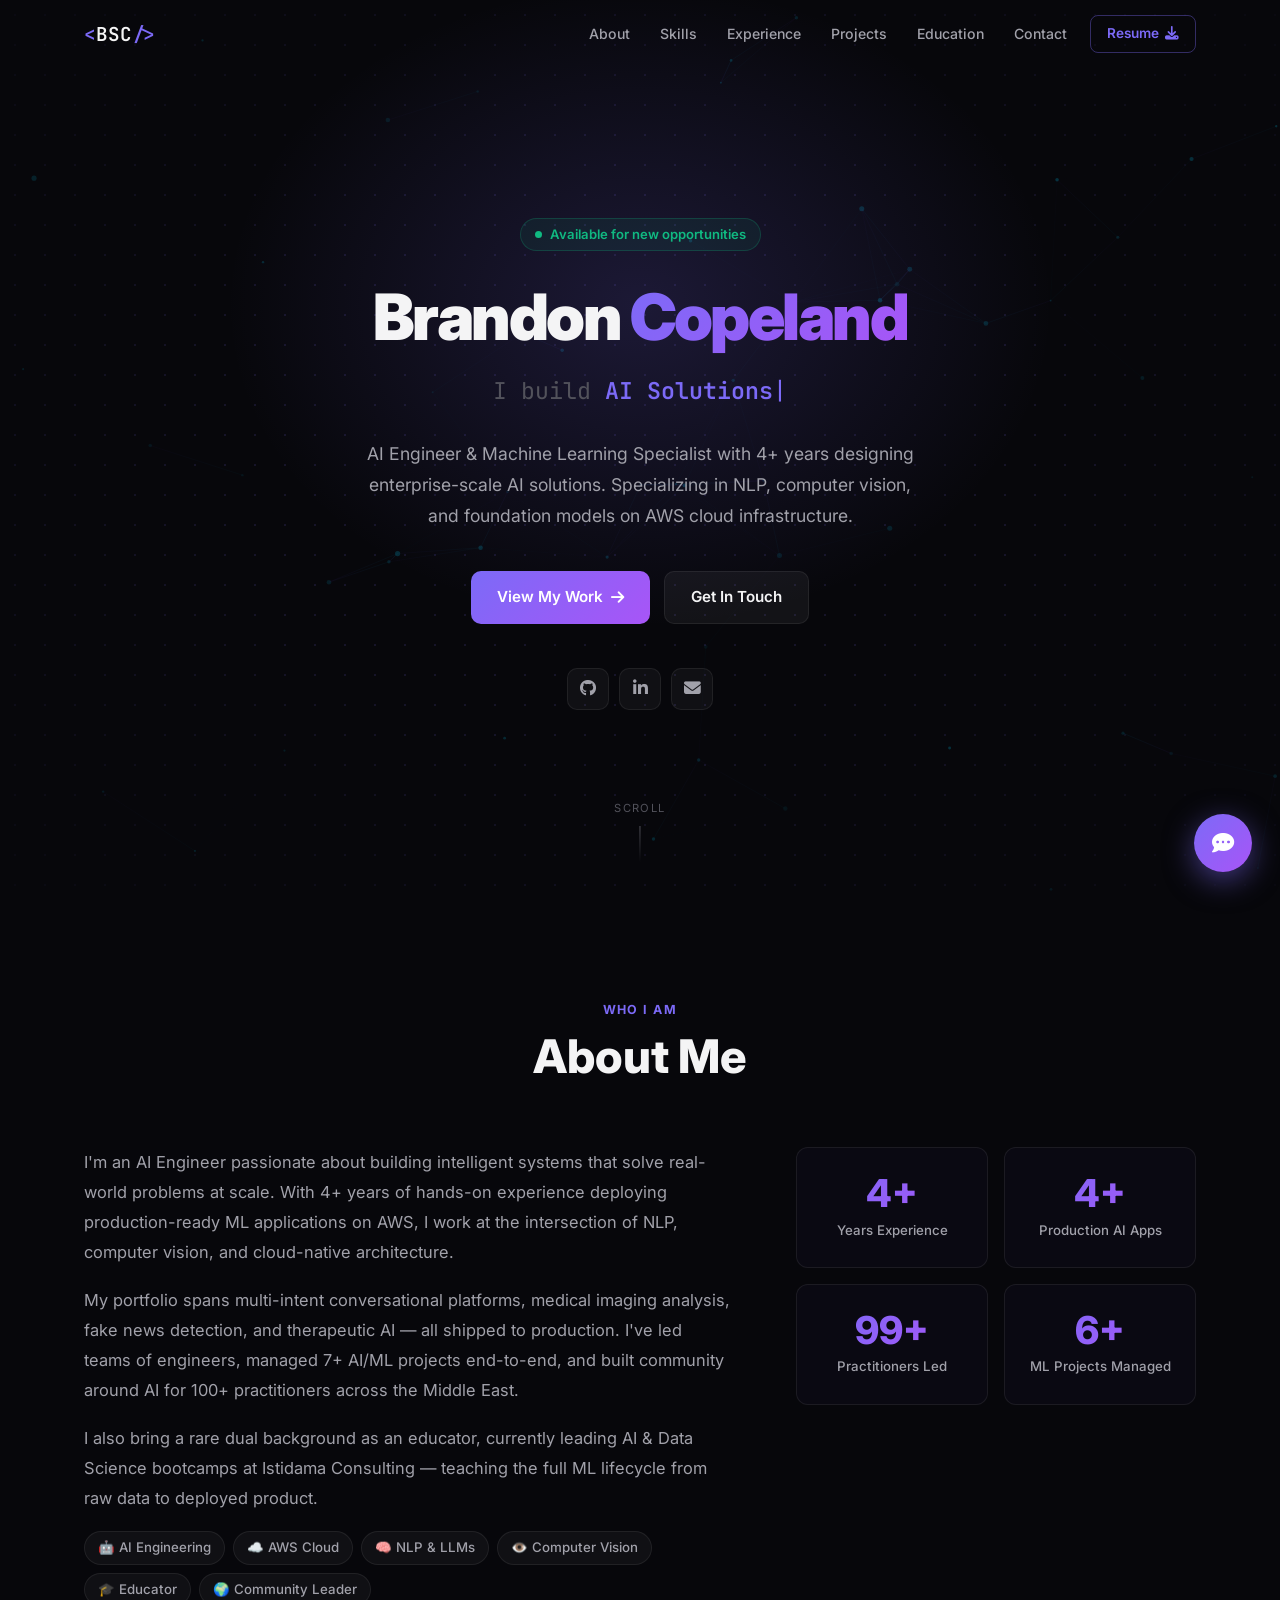
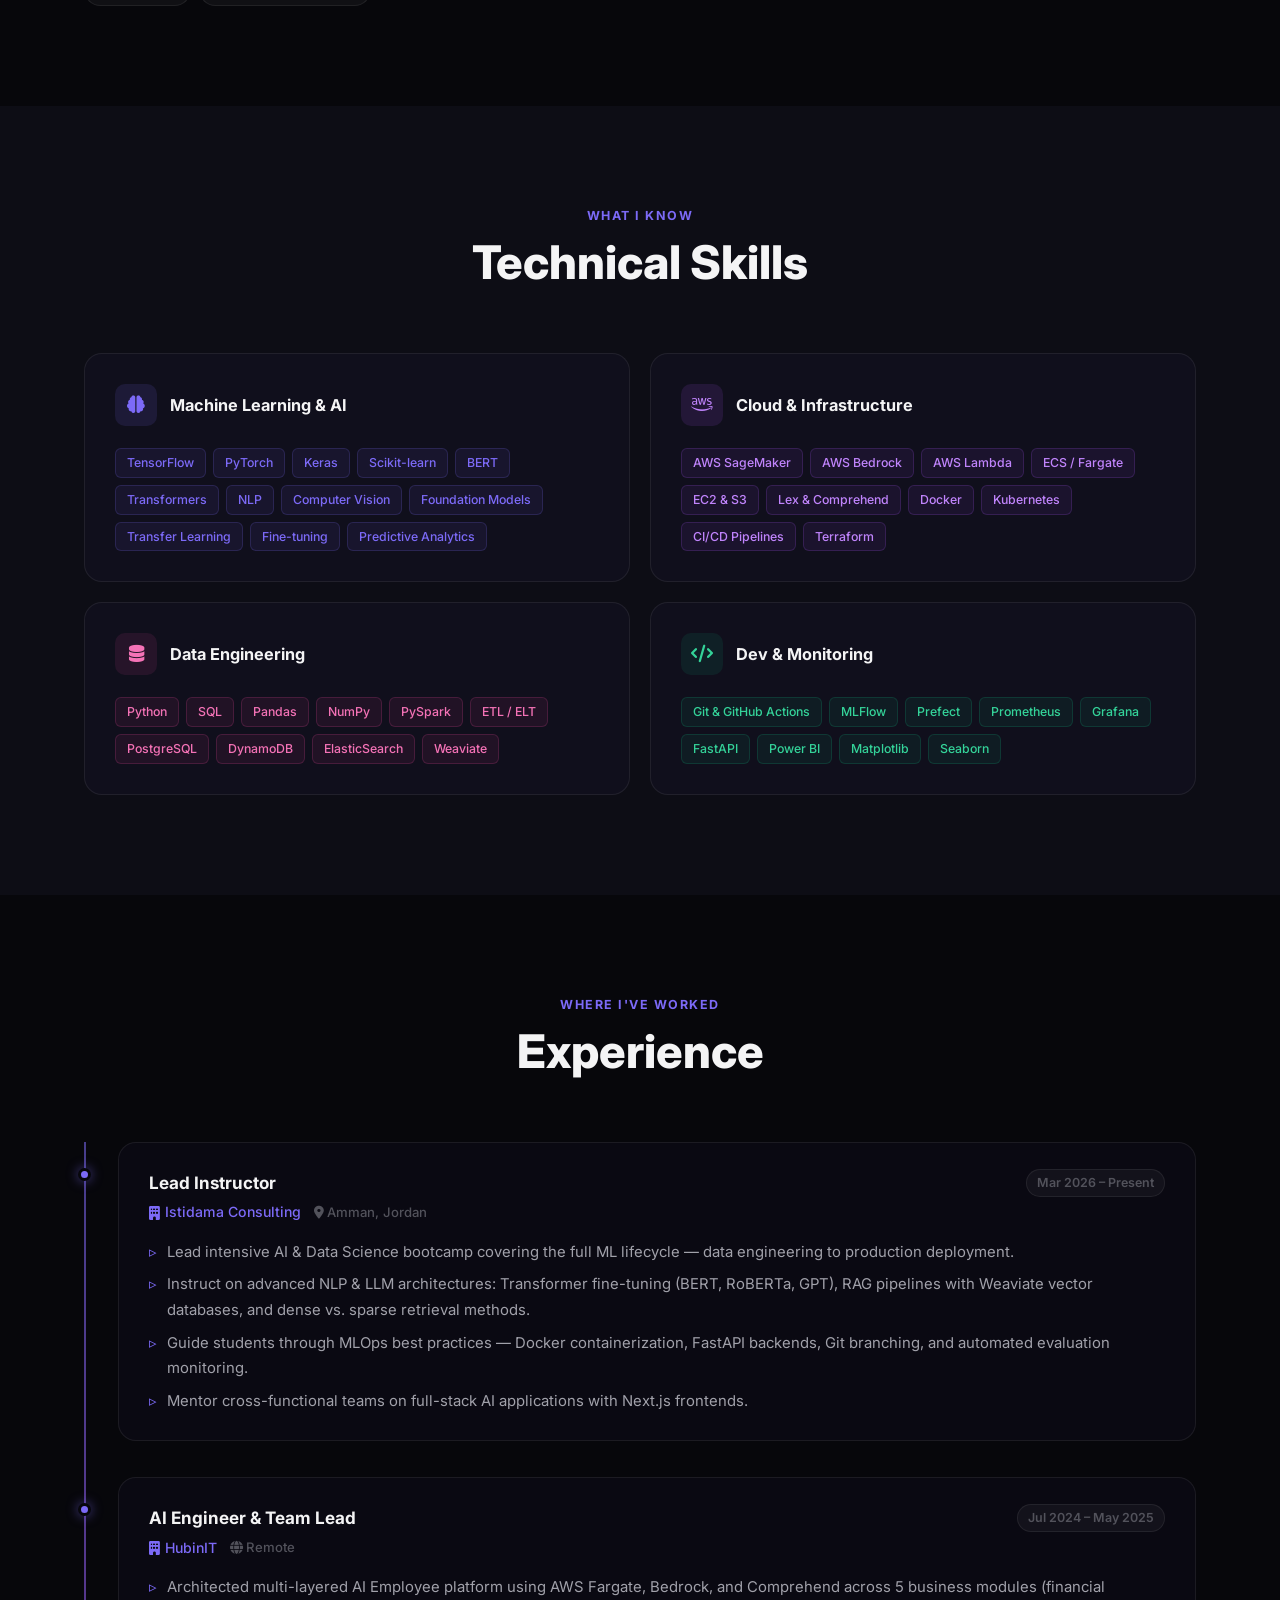
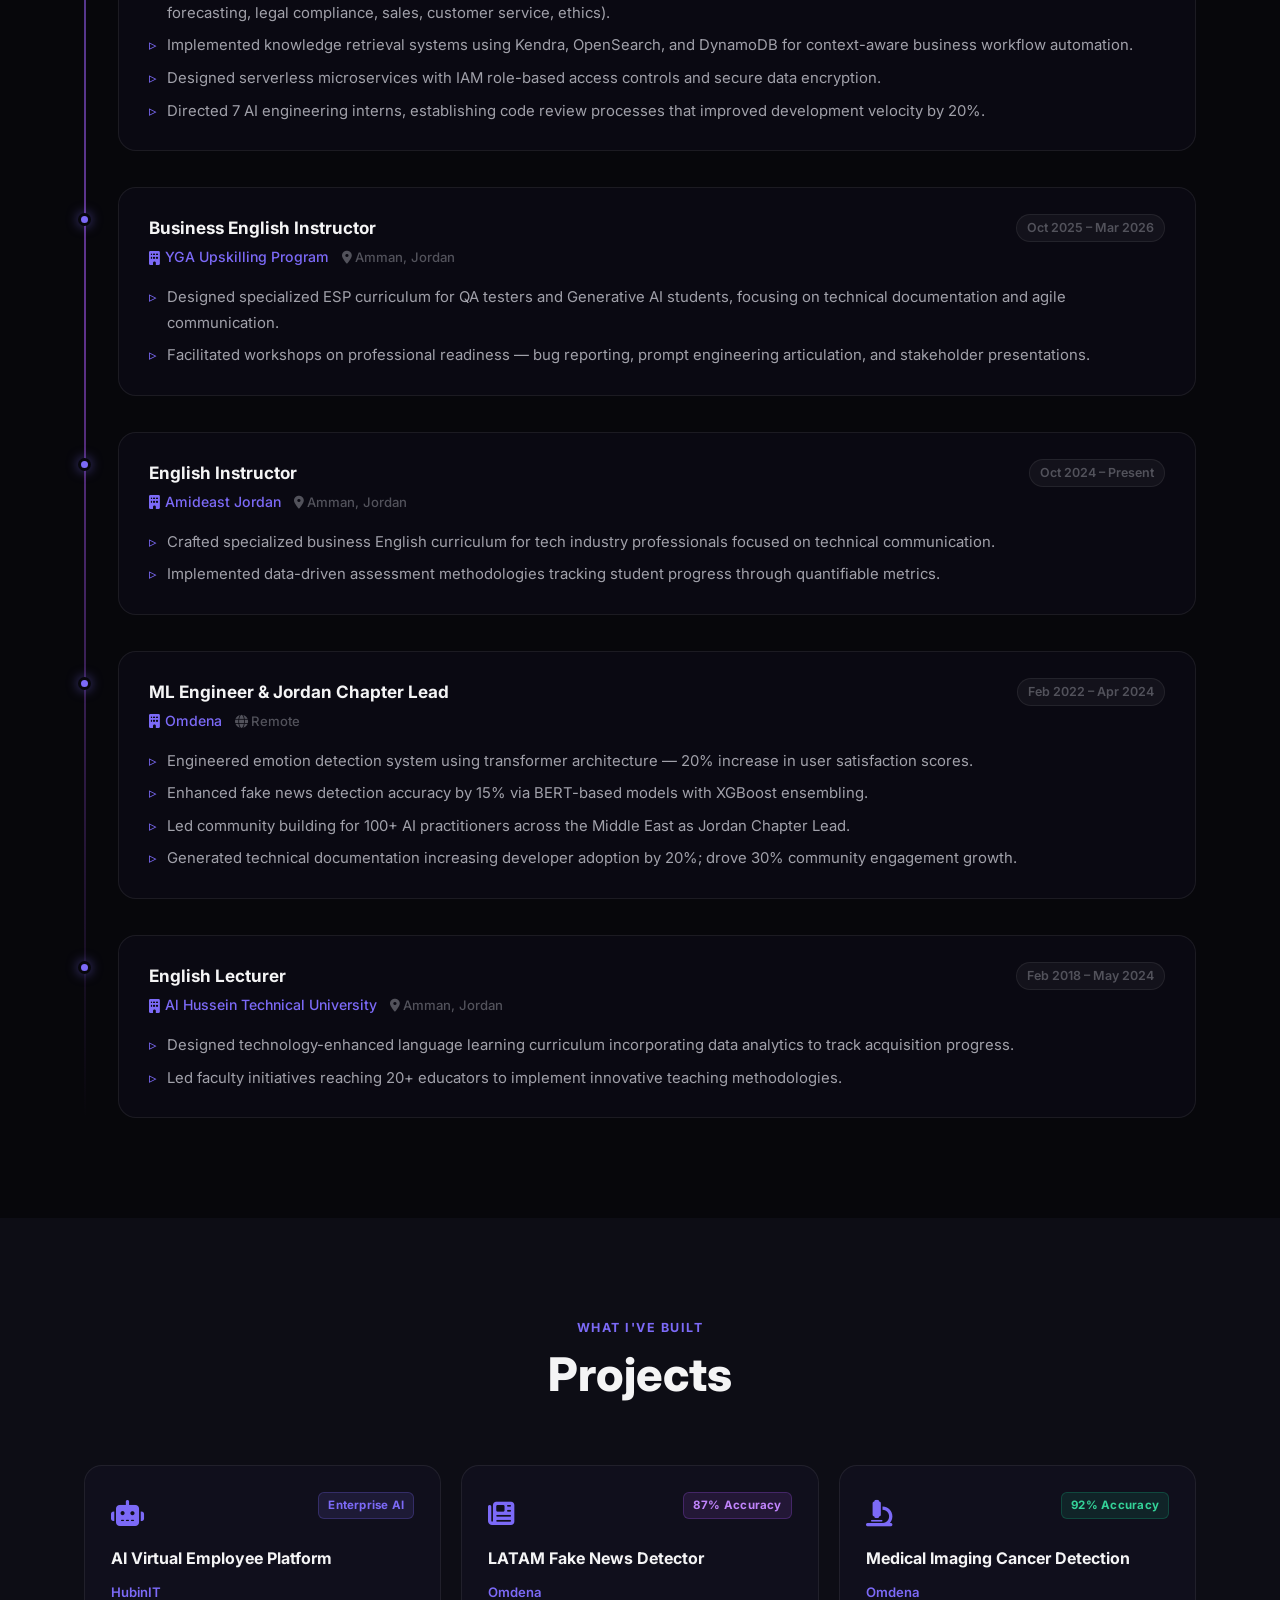
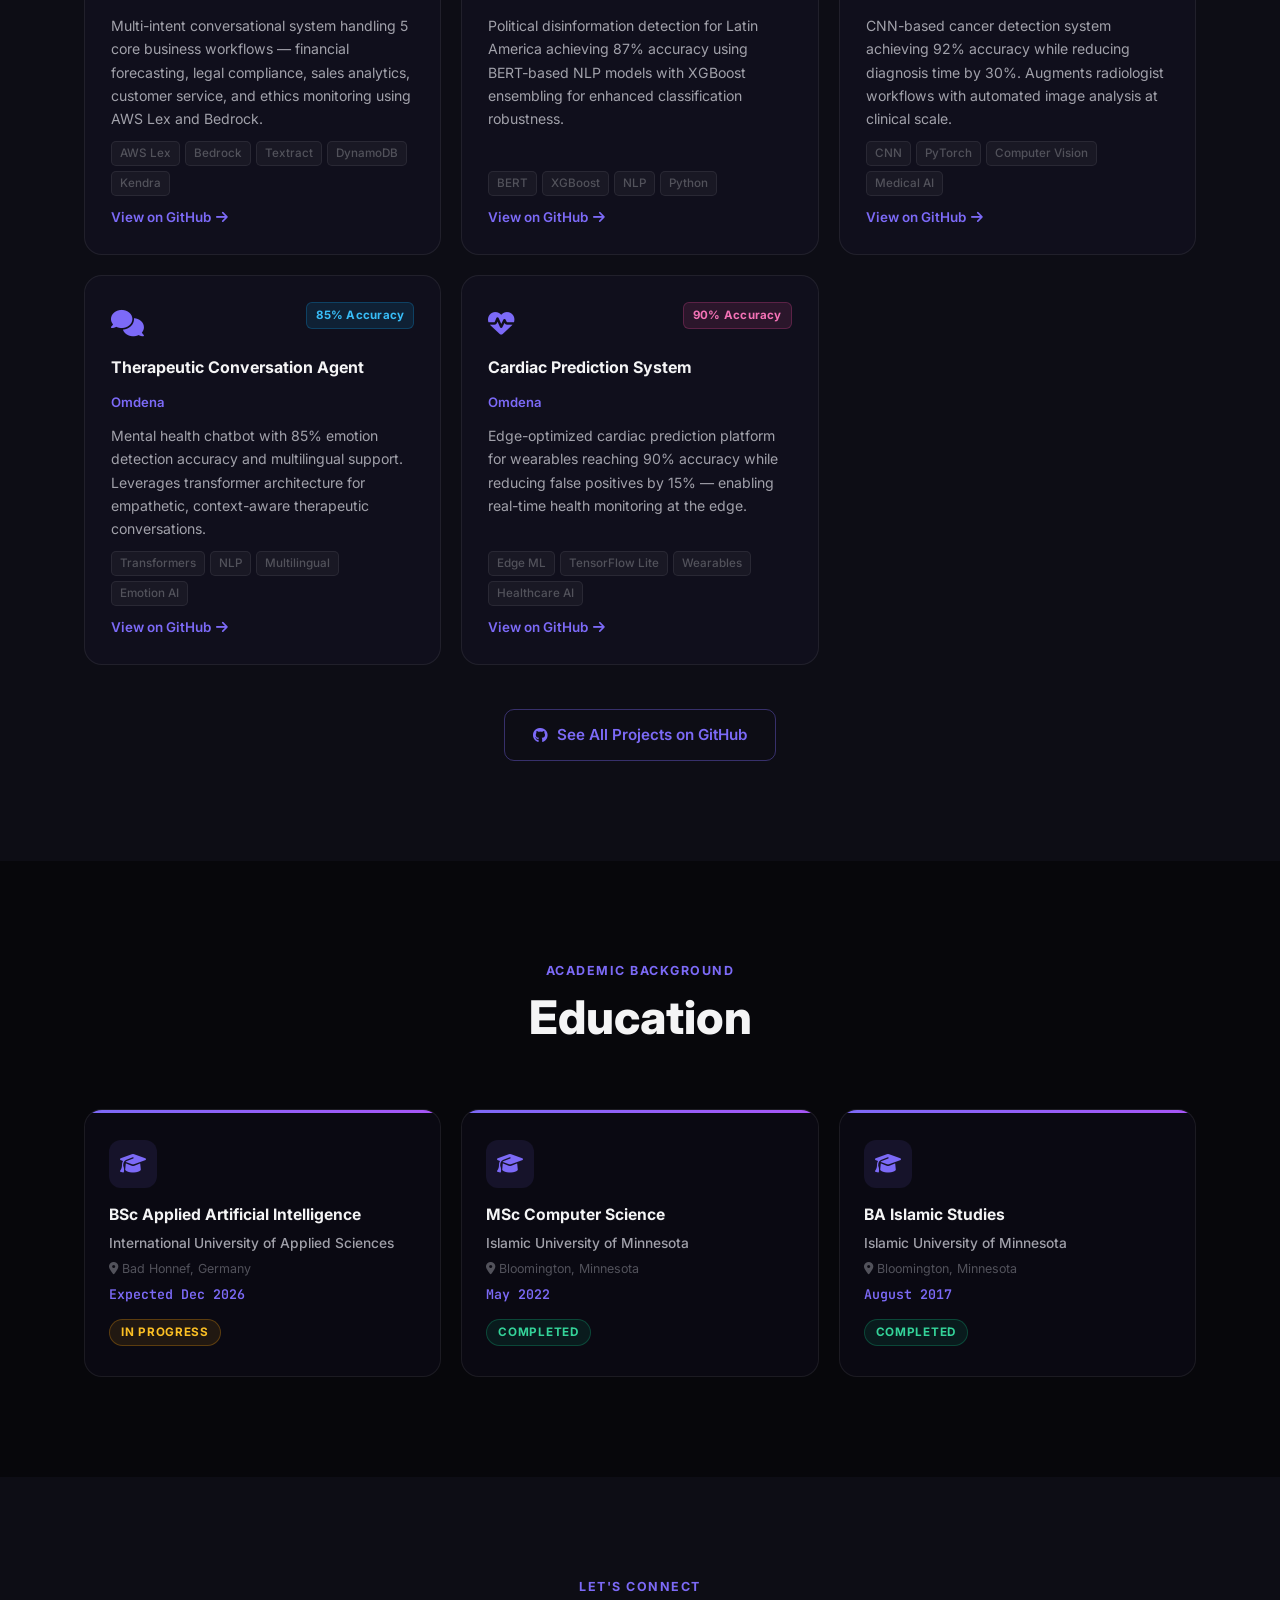
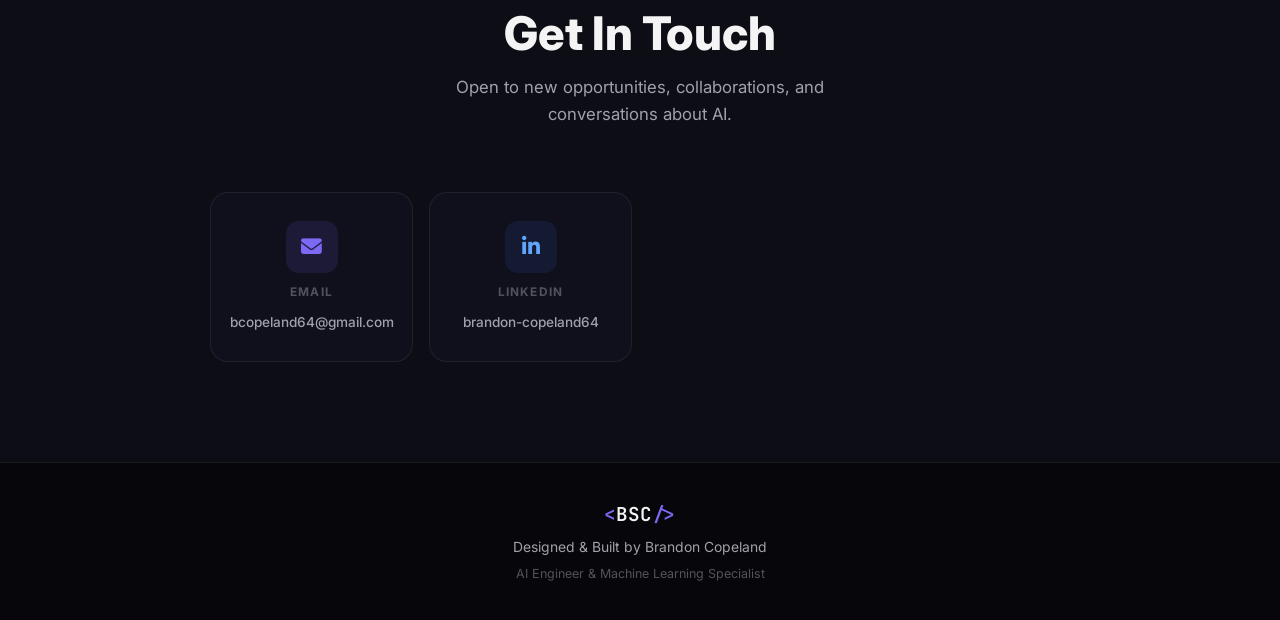
==== commit f3e1f40e: "Add Open Graph and Twitter Card meta tags Co-Authored-By: Claude Sonnet 4.6 <noreply@anthropic.com>" ====
--- a/index.html
+++ b/index.html
@@ -6,6 +6,22 @@
   <meta name="description" content="Brandon Copeland — AI Engineer & Machine Learning Specialist with 4+ years building enterprise-scale AI on AWS.">
   <meta name="author" content="Brandon Copeland">
   <title>Brandon Copeland | AI Engineer</title>
+
+  <!-- Open Graph -->
+  <meta property="og:type"        content="website">
+  <meta property="og:url"         content="https://bcopeland64.github.io/">
+  <meta property="og:title"       content="Brandon Copeland | AI Engineer & ML Specialist">
+  <meta property="og:description" content="AI Engineer & Machine Learning Specialist with 4+ years designing enterprise-scale AI solutions — NLP, computer vision, and foundation models on AWS.">
+  <meta property="og:image"       content="https://bcopeland64.github.io/og-preview.png">
+  <meta property="og:site_name"   content="Brandon Copeland Portfolio">
+  <meta property="og:locale"      content="en_US">
+
+  <!-- Twitter / X Card -->
+  <meta name="twitter:card"        content="summary_large_image">
+  <meta name="twitter:url"         content="https://bcopeland64.github.io/">
+  <meta name="twitter:title"       content="Brandon Copeland | AI Engineer & ML Specialist">
+  <meta name="twitter:description" content="AI Engineer & Machine Learning Specialist with 4+ years designing enterprise-scale AI solutions — NLP, computer vision, and foundation models on AWS.">
+  <meta name="twitter:image"       content="https://bcopeland64.github.io/og-preview.png">
   <link rel="preconnect" href="https://fonts.googleapis.com">
   <link rel="preconnect" href="https://fonts.gstatic.com" crossorigin>
   <link href="https://fonts.googleapis.com/css2?family=Inter:wght@300;400;500;600;700;800;900&family=JetBrains+Mono:wght@400;500;600&display=swap" rel="stylesheet">
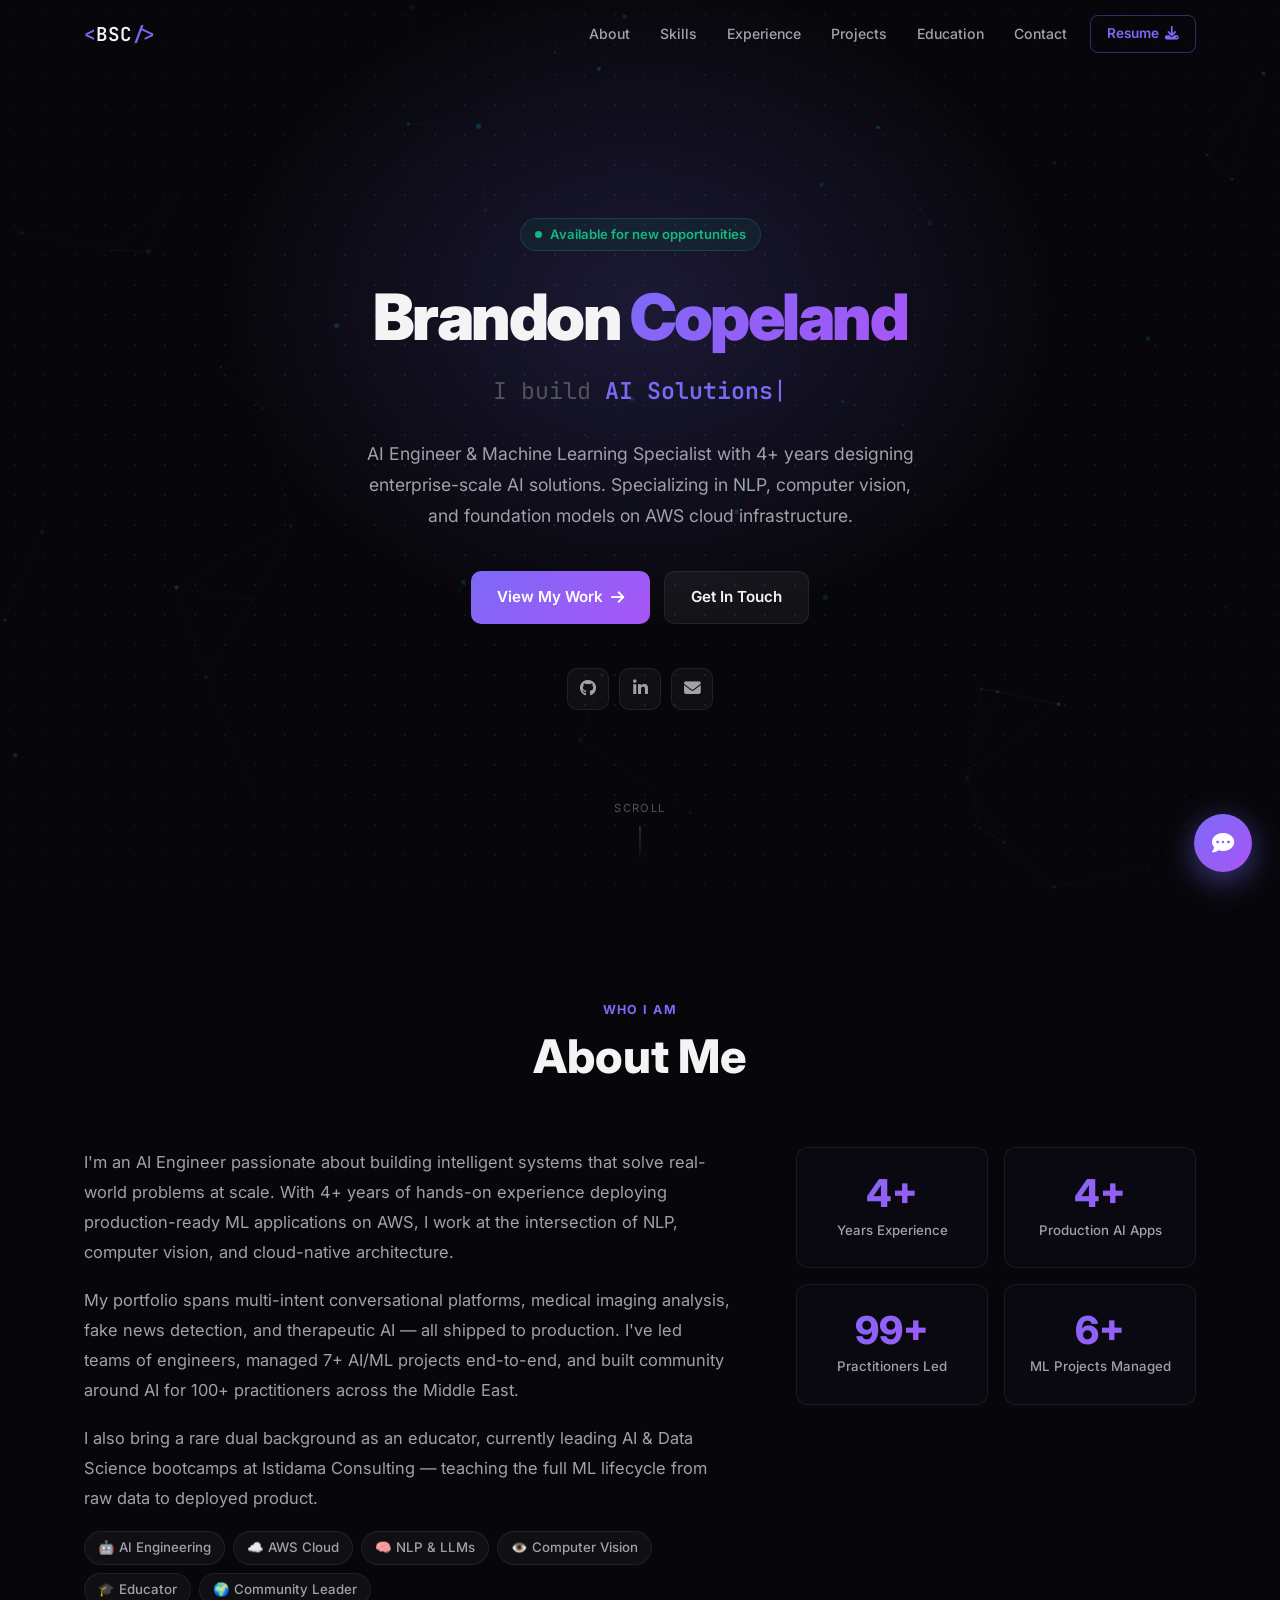
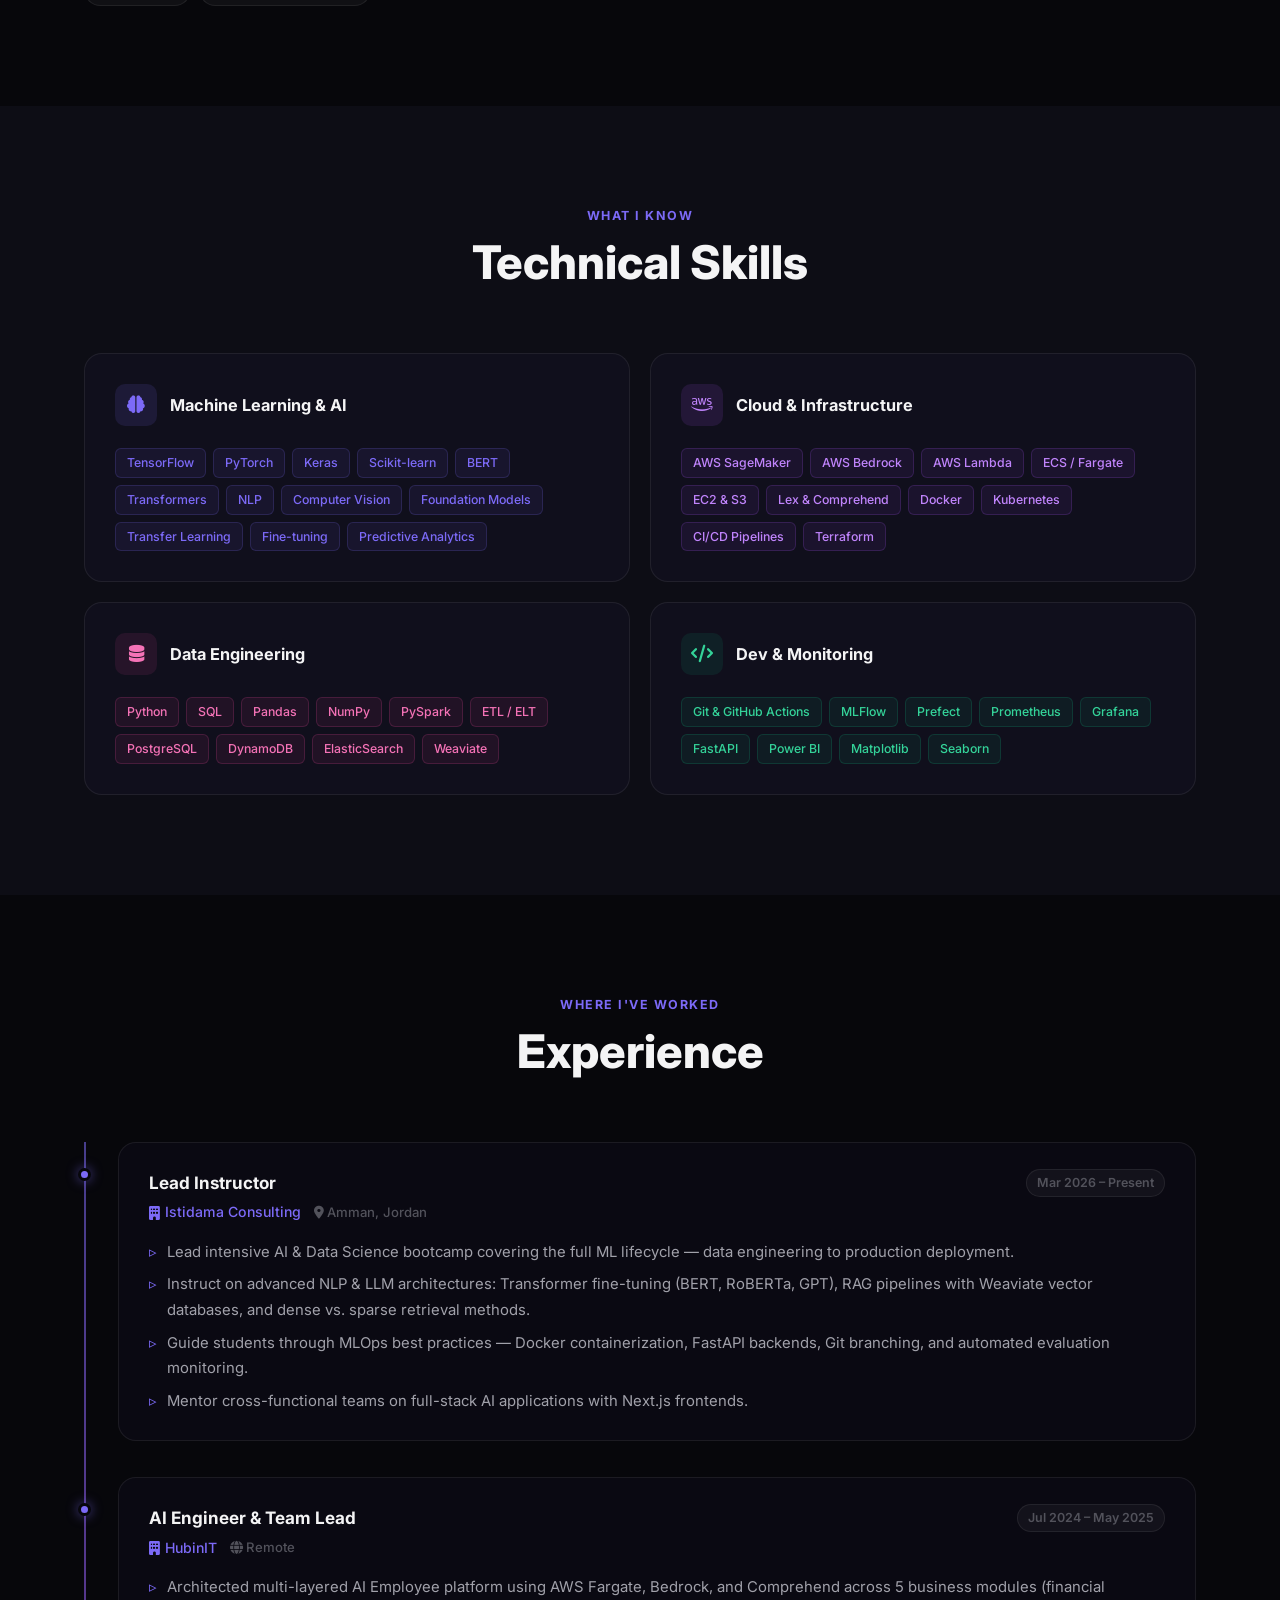
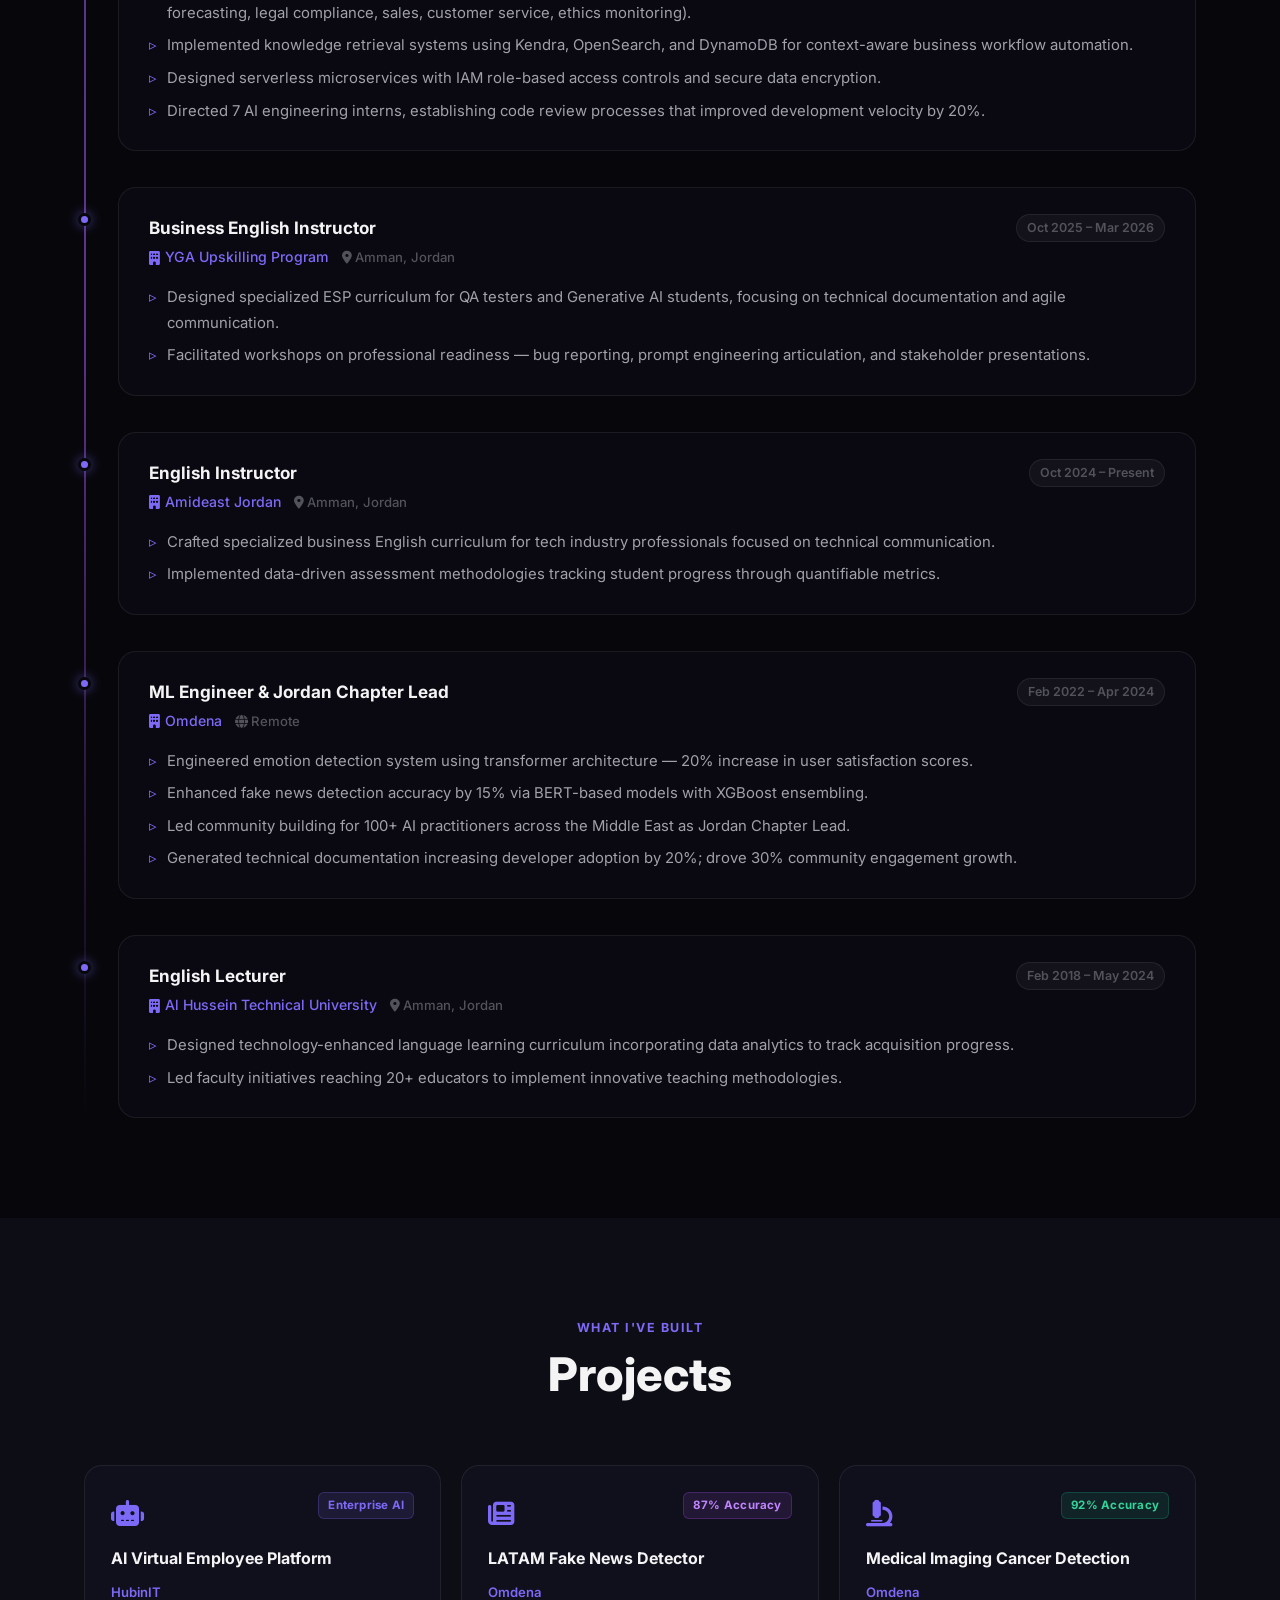
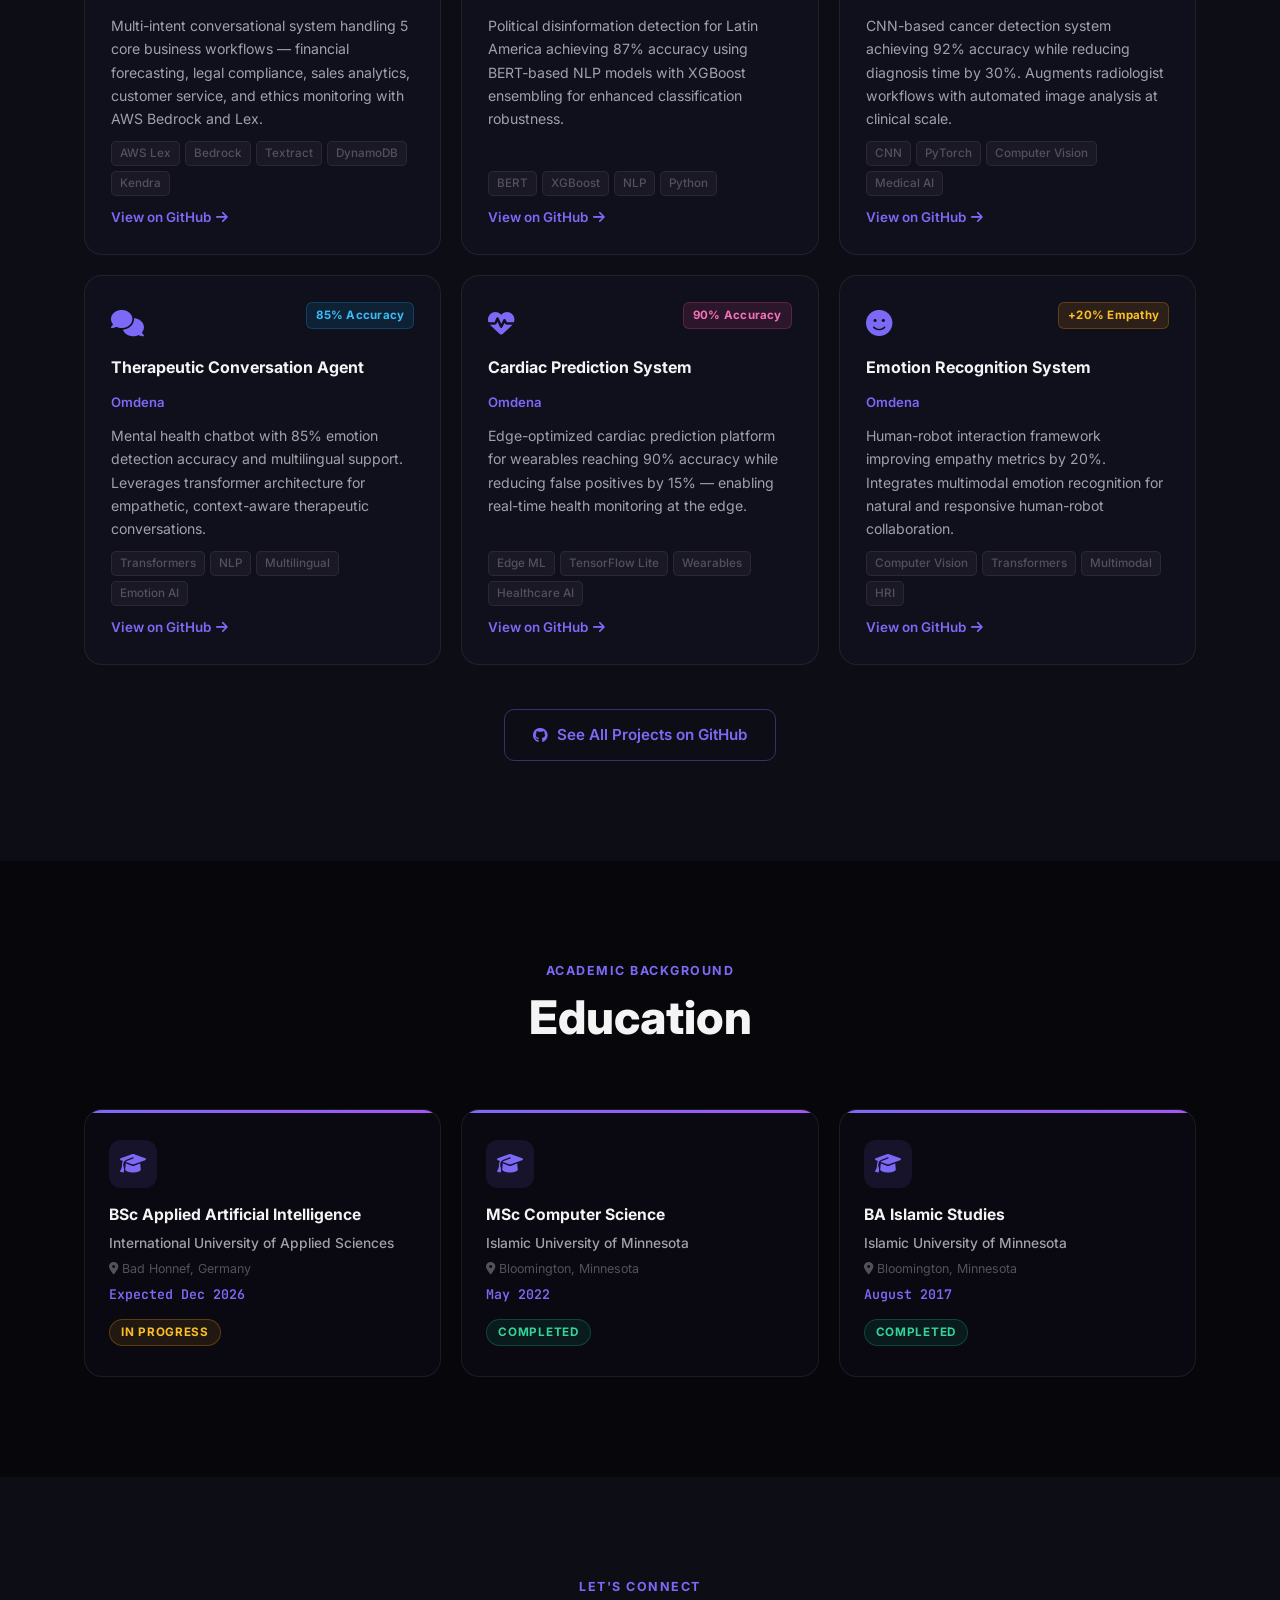
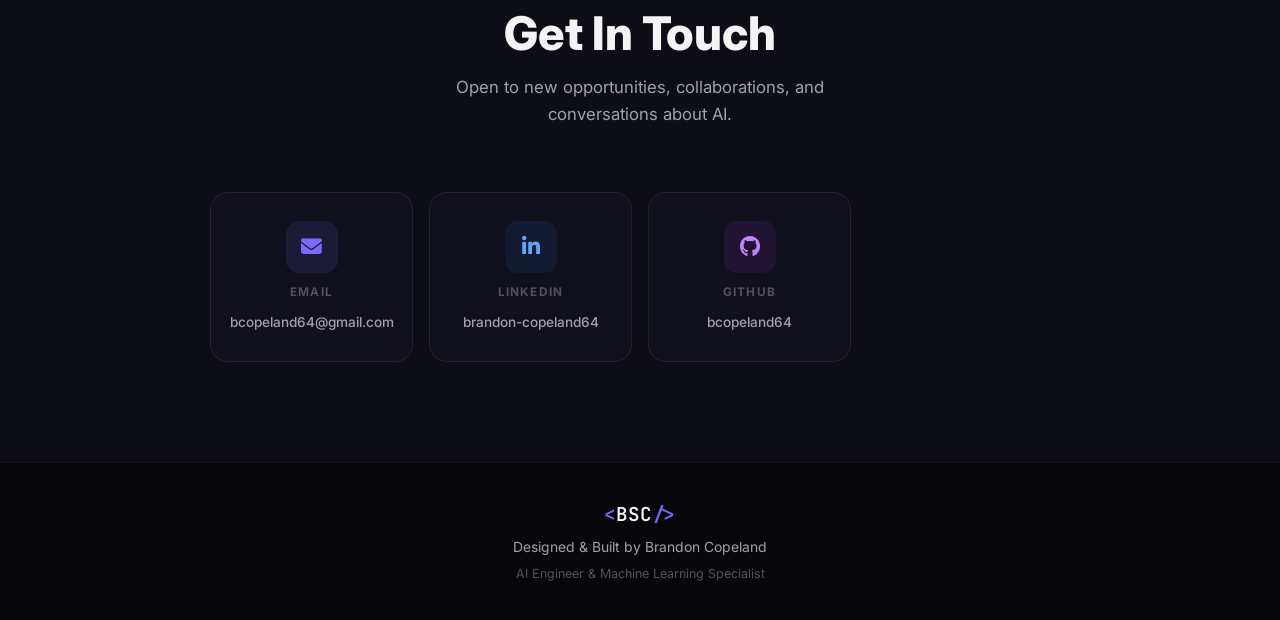
==== commit 5557ec53: "Update resume link to Brandon_Copeland_Resume_Sept_2026.pdf" ====
--- a/index.html
+++ b/index.html
@@ -47,7 +47,7 @@
         <li><a href="#education"  class="nav-link">Education</a></li>
         <li><a href="#contact"    class="nav-link">Contact</a></li>
         <li>
-          <a href="Brandon_Copeland_Resume.pdf" target="_blank" class="nav-cta">
+          <a href="Brandon_Copeland_Resume_Sept_2026.pdf" target="_blank" class="nav-cta">
             Resume <i class="fas fa-download"></i>
           </a>
         </li>
@@ -287,7 +287,7 @@
               <span class="tl-date">Jul 2024 – May 2025</span>
             </div>
             <ul class="tl-list">
-              <li>Architected multi-layered AI Employee platform using AWS Fargate, Bedrock, and Comprehend across 5 business modules (financial forecasting, legal compliance, sales, customer service, ethics).</li>
+              <li>Architected multi-layered AI Employee platform using AWS Fargate, Bedrock, and Comprehend across 5 business modules (financial forecasting, legal compliance, sales, customer service, ethics monitoring).</li>
               <li>Implemented knowledge retrieval systems using Kendra, OpenSearch, and DynamoDB for context-aware business workflow automation.</li>
               <li>Designed serverless microservices with IAM role-based access controls and secure data encryption.</li>
               <li>Directed 7 AI engineering interns, establishing code review processes that improved development velocity by 20%.</li>
@@ -397,7 +397,7 @@
           </div>
           <h3>AI Virtual Employee Platform</h3>
           <p class="proj-org">HubinIT</p>
-          <p class="proj-desc">Multi-intent conversational system handling 5 core business workflows — financial forecasting, legal compliance, sales analytics, customer service, and ethics monitoring using AWS Lex and Bedrock.</p>
+          <p class="proj-desc">Multi-intent conversational system handling 5 core business workflows — financial forecasting, legal compliance, sales analytics, customer service, and ethics monitoring with AWS Bedrock and Lex.</p>
           <div class="proj-tech">
             <span>AWS Lex</span><span>Bedrock</span><span>Textract</span><span>DynamoDB</span><span>Kendra</span>
           </div>
